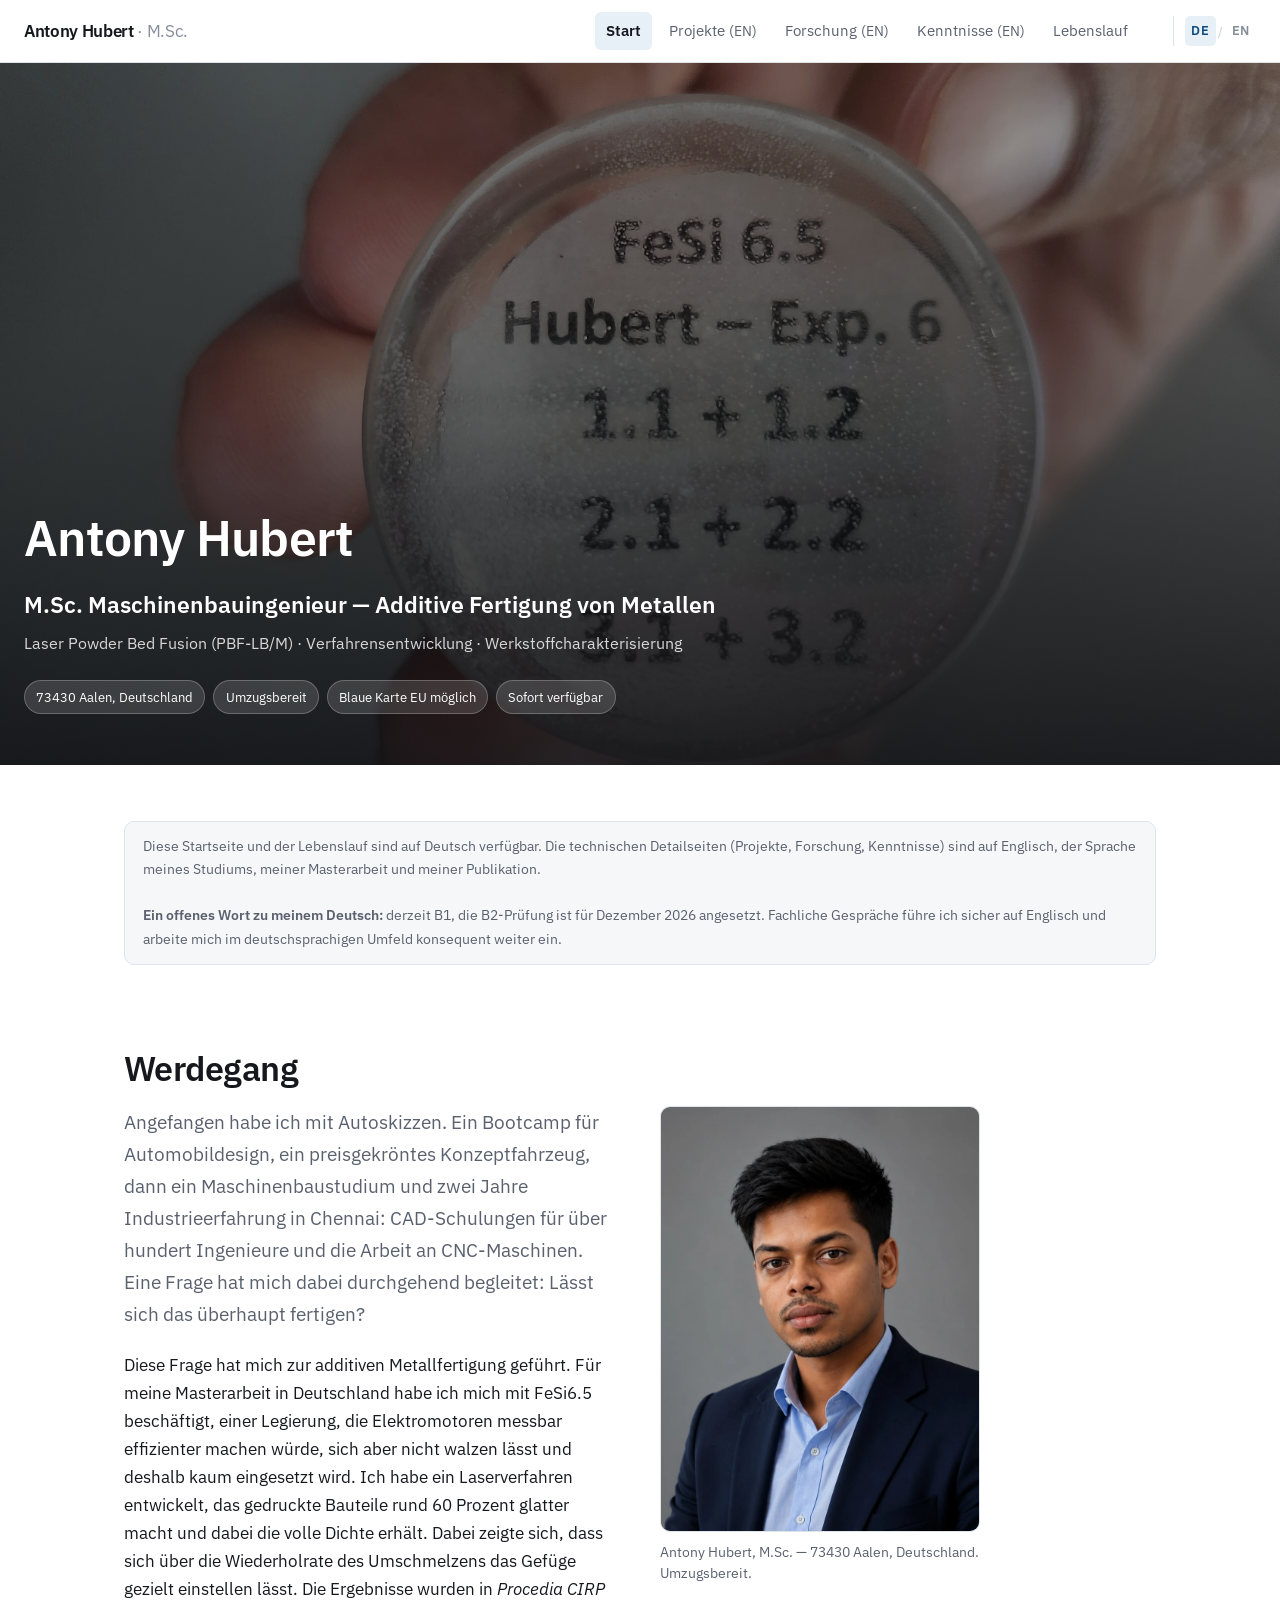
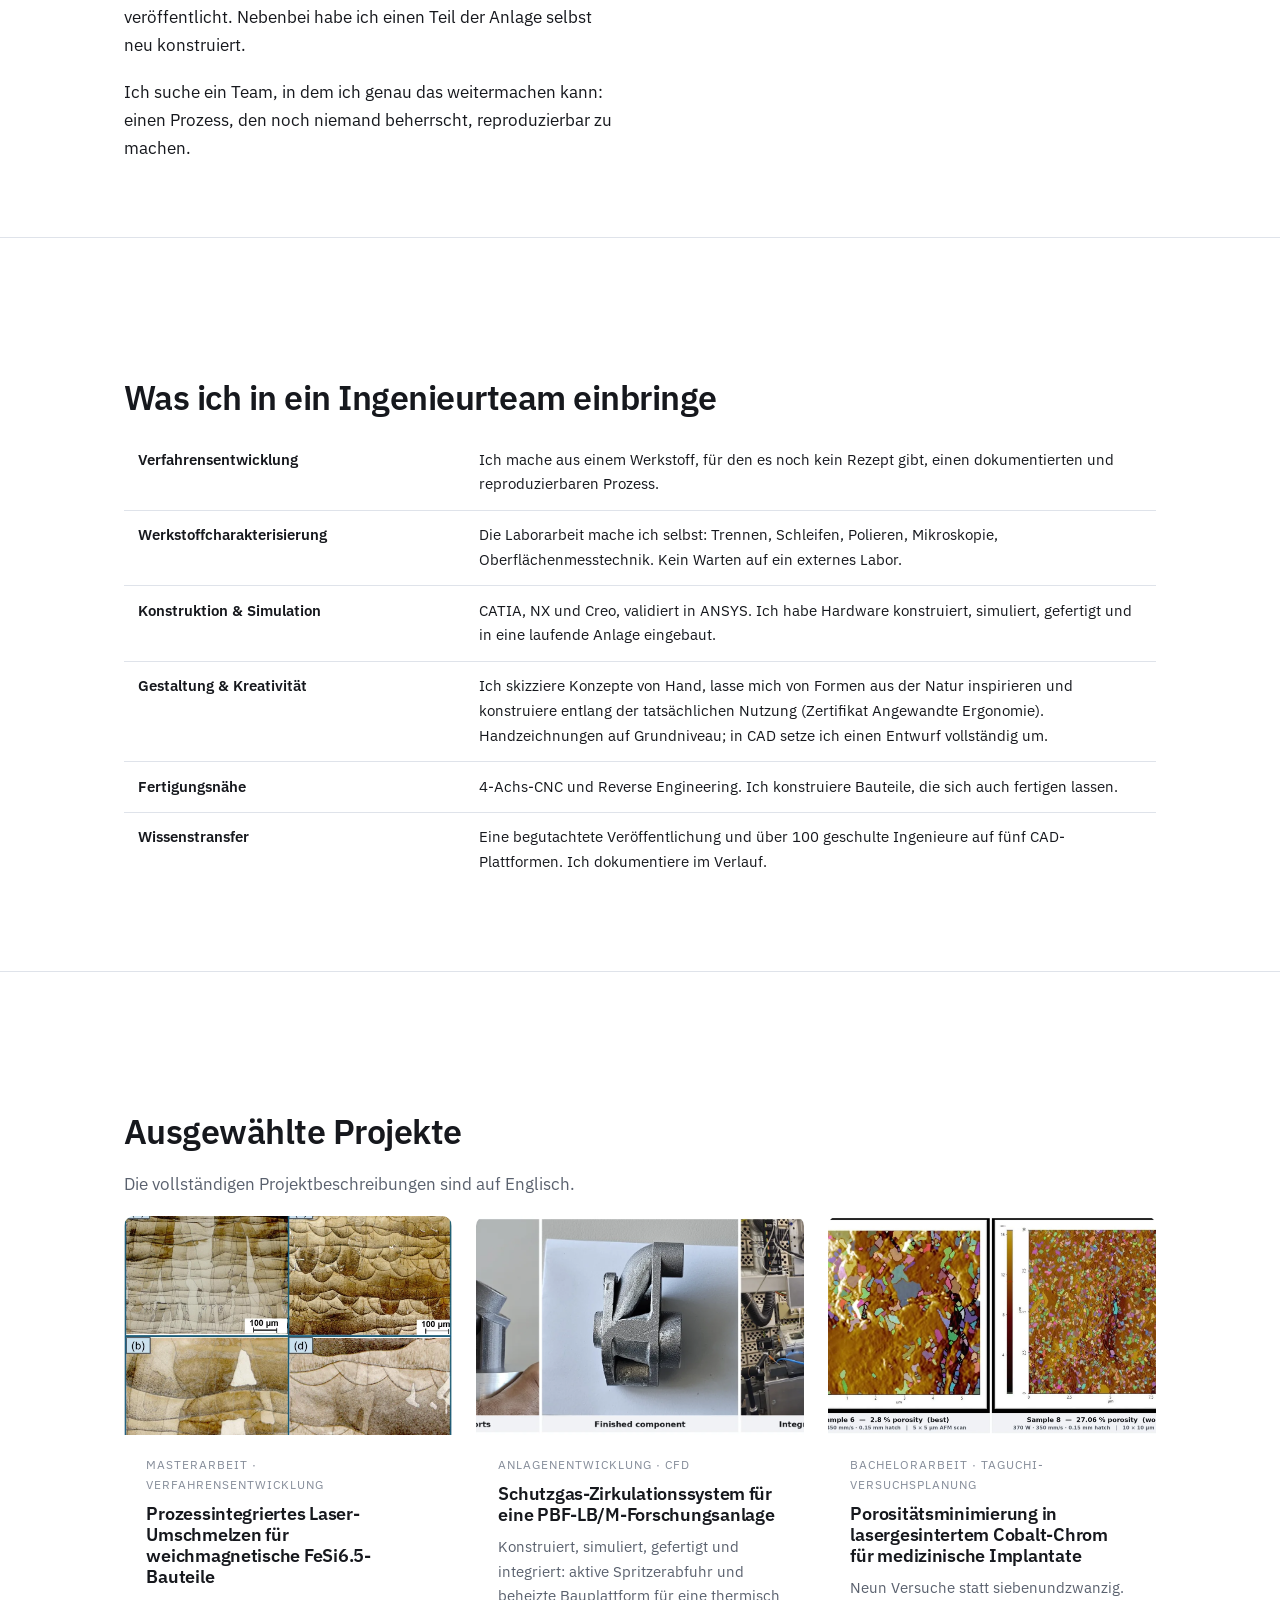
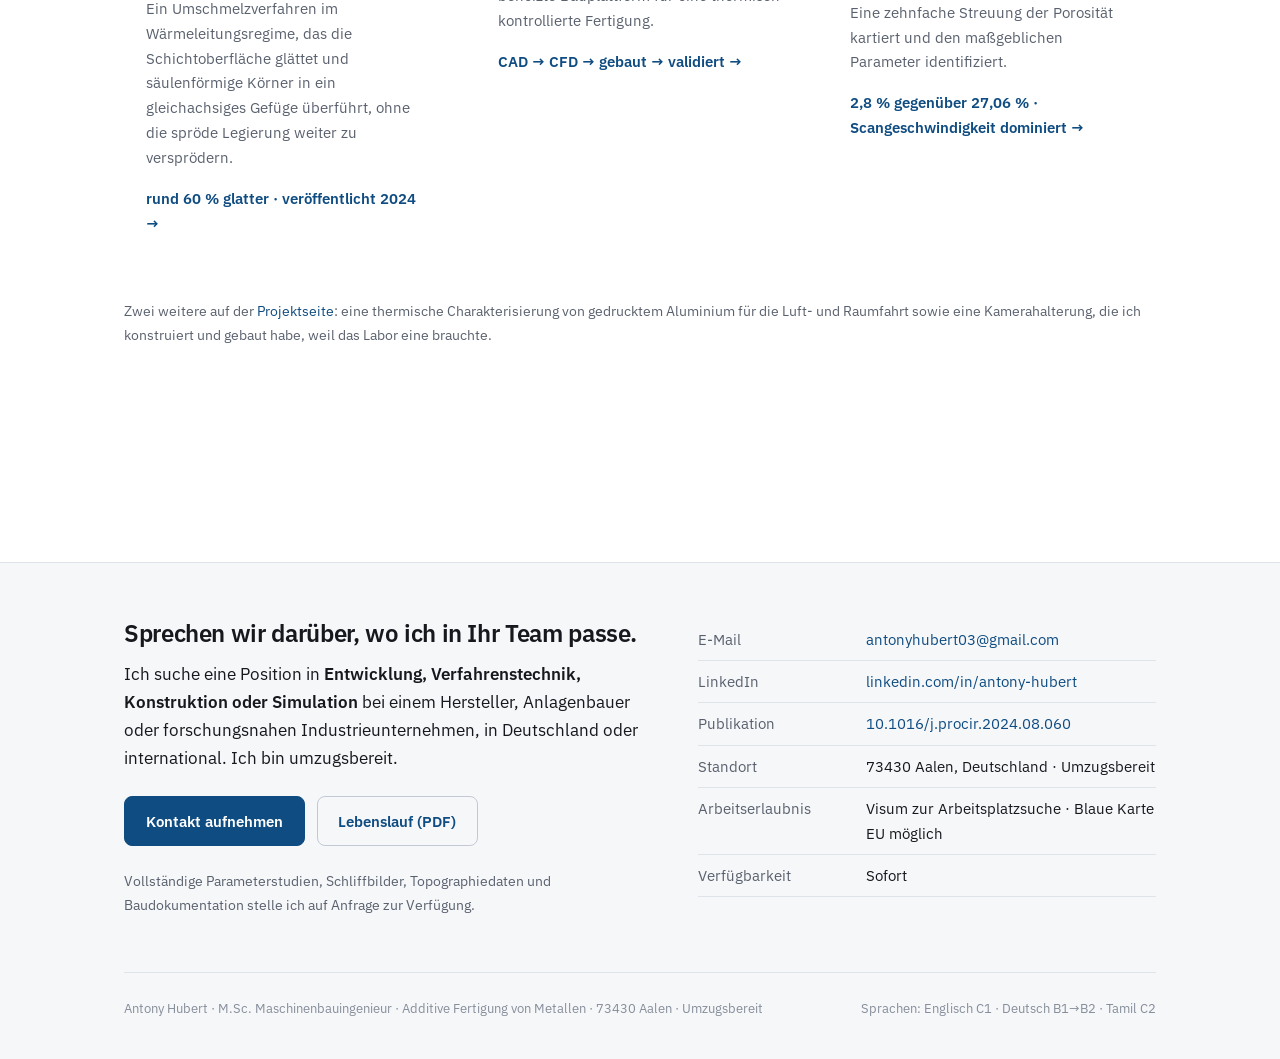
==== de/index.html @ 7c6200a3 "Add files via upload" ====
<!doctype html>
<html lang="de">
<head>
<meta charset="utf-8">
<meta name="viewport" content="width=device-width, initial-scale=1">
<title>Antony Hubert — M.Sc. Maschinenbauingenieur | Additive Fertigung</title>
<meta name="description" content="M.Sc. Maschinenbauingenieur mit Schwerpunkt PBF-LB/M-Verfahrensentwicklung für weichmagnetische Legierungen. Begutachtete Veröffentlichung in Procedia CIRP. Aalen, Deutschland.">
<link rel="alternate" hreflang="en" href="../index.html">
<link rel="alternate" hreflang="de" href="index.html">
<link rel="preconnect" href="https://fonts.googleapis.com">
<link rel="preconnect" href="https://fonts.gstatic.com" crossorigin>
<link href="https://fonts.googleapis.com/css2?family=IBM+Plex+Sans:wght@400;600&display=swap" rel="stylesheet">
<link rel="stylesheet" href="../css/style.css">
</head>
<body>
<a class="skip" href="#main">Zum Inhalt springen</a>

<header class="site-head">
  <div class="wrap-wide">
    <a class="brand" href="index.html">Antony Hubert <span>· M.Sc.</span></a>
    <nav class="nav" aria-label="Hauptnavigation">
      <a href="index.html" aria-current="page">Start</a>
      <a href="../projects.html">Projekte <span class="muted small">(EN)</span></a>
      <a href="../research.html">Forschung <span class="muted small">(EN)</span></a>
      <a href="../expertise.html">Kenntnisse <span class="muted small">(EN)</span></a>
      <a href="cv.html">Lebenslauf</a>
    </nav>
      <span class="lang">
        <a href="index.html" hreflang="de" aria-current="true">DE</a><span class="sep">/</span><a href="../index.html" hreflang="en" title="This page in English">EN</a>
      </span>
  </div>
</header>

<main id="main">

  <section class="hero">
    <div class="hero-media">
      <picture>
        <source media="(max-width: 700px)" srcset="../assets/img/hero-mobile.webp">
        <img src="../assets/img/hero.webp" alt="Metallographische Probe, beschriftet mit FeSi 6.5, Hubert Exp. 6">
      </picture>
      <video autoplay muted loop playsinline poster="../assets/img/hero.webp"
             aria-label="Rauchtest zur Strömungsvalidierung der 3D-gedruckten Schutzgasdüsen">
        <source src="../assets/video/hero.mp4" type="video/mp4">
      </video>
    </div>
    <div class="hero-inner">
      <div class="wrap-wide">
        <h1>Antony Hubert</h1>
        <p class="role">M.Sc. Maschinenbauingenieur — Additive Fertigung von Metallen</p>
        <p class="sub">Laser Powder Bed Fusion (PBF-LB/M) · Verfahrensentwicklung · Werkstoffcharakterisierung</p>
        <div class="meta">
          <span class="badge">73430 Aalen, Deutschland</span>
          <span class="badge">Umzugsbereit</span>
          <span class="badge">Blaue Karte EU möglich</span>
          <span class="badge">Sofort verfügbar</span>
        </div>
      </div>
    </div>
  </section>

  <section class="section">
    <div class="wrap">
      <p class="lang-note">Diese Startseite und der Lebenslauf sind auf Deutsch verfügbar. Die technischen Detailseiten (Projekte, Forschung, Kenntnisse) sind auf Englisch, der Sprache meines Studiums, meiner Masterarbeit und meiner Publikation.<br><br><strong>Ein offenes Wort zu meinem Deutsch:</strong> derzeit B1, die B2-Prüfung ist für Dezember 2026 angesetzt. Fachliche Gespräche führe ich sicher auf Englisch und arbeite mich im deutschsprachigen Umfeld konsequent weiter ein.</p>
      <h2>Werdegang</h2>
      <div class="split">
      <div>
      <p class="lede">Angefangen habe ich mit Autoskizzen. Ein Bootcamp für Automobildesign, ein preisgekröntes Konzeptfahrzeug, dann ein Maschinenbaustudium und zwei Jahre Industrieerfahrung in Chennai: CAD-Schulungen für über hundert Ingenieure und die Arbeit an CNC-Maschinen. Eine Frage hat mich dabei durchgehend begleitet: Lässt sich das überhaupt fertigen?</p>
      <p>Diese Frage hat mich zur additiven Metallfertigung geführt. Für meine Masterarbeit in Deutschland habe ich mich mit FeSi6.5 beschäftigt, einer Legierung, die Elektromotoren messbar effizienter machen würde, sich aber nicht walzen lässt und deshalb kaum eingesetzt wird. Ich habe ein Laserverfahren entwickelt, das gedruckte Bauteile rund 60 Prozent glatter macht und dabei die volle Dichte erhält. Dabei zeigte sich, dass sich über die Wiederholrate des Umschmelzens das Gefüge gezielt einstellen lässt. Die Ergebnisse wurden in <em>Procedia CIRP</em> veröffentlicht. Nebenbei habe ich einen Teil der Anlage selbst neu konstruiert.</p>
      <p>Ich suche ein Team, in dem ich genau das weitermachen kann: einen Prozess, den noch niemand beherrscht, reproduzierbar zu machen.</p>
      </div>
      <figure class="portrait">
        <img src="../assets/img/portrait.webp" alt="Porträtfoto von Antony Hubert">
        <figcaption>Antony Hubert, M.Sc. — 73430 Aalen, Deutschland. Umzugsbereit.</figcaption>
      </figure>
      </div>
    </div>
  </section>

  <section class="section">
    <div class="wrap">
      <h2>Was ich in ein Ingenieurteam einbringe</h2>
      <div class="table-wrap">
        <table class="t-key stack">
          <tbody>
            <tr><td data-label="Bereich">Verfahrensentwicklung</td><td data-label="Detail">Ich mache aus einem Werkstoff, für den es noch kein Rezept gibt, einen dokumentierten und reproduzierbaren Prozess.</td></tr>
            <tr><td data-label="Bereich">Werkstoffcharakterisierung</td><td data-label="Detail">Die Laborarbeit mache ich selbst: Trennen, Schleifen, Polieren, Mikroskopie, Oberflächenmesstechnik. Kein Warten auf ein externes Labor.</td></tr>
            <tr><td data-label="Bereich">Konstruktion &amp; Simulation</td><td data-label="Detail">CATIA, NX und Creo, validiert in ANSYS. Ich habe Hardware konstruiert, simuliert, gefertigt und in eine laufende Anlage eingebaut.</td></tr>
            <tr><td data-label="Bereich">Gestaltung &amp; Kreativität</td><td data-label="Detail">Ich skizziere Konzepte von Hand, lasse mich von Formen aus der Natur inspirieren und konstruiere entlang der tatsächlichen Nutzung (Zertifikat Angewandte Ergonomie). Handzeichnungen auf Grundniveau; in CAD setze ich einen Entwurf vollständig um.</td></tr>
            <tr><td data-label="Bereich">Fertigungsnähe</td><td data-label="Detail">4-Achs-CNC und Reverse Engineering. Ich konstruiere Bauteile, die sich auch fertigen lassen.</td></tr>
            <tr><td data-label="Bereich">Wissenstransfer</td><td data-label="Detail">Eine begutachtete Veröffentlichung und über 100 geschulte Ingenieure auf fünf CAD-Plattformen. Ich dokumentiere im Verlauf.</td></tr>
          </tbody>
        </table>
      </div>
    </div>
  </section>

  <section class="section">
    <div class="wrap">
      <h2>Ausgewählte Projekte</h2>
      <p class="muted">Die vollständigen Projektbeschreibungen sind auf Englisch.</p>
      <div class="cards">
        <a class="card card-link" href="../projects.html#fesi">
          <div class="thumb"><img src="../assets/img/fig-03.webp" alt="Geätzte Querschliffe im Vergleich"></div>
          <div class="card-body">
            <p class="kicker">Masterarbeit · Verfahrensentwicklung</p>
            <h3>Prozessintegriertes Laser-Umschmelzen für weichmagnetische FeSi6.5-Bauteile</h3>
            <p>Ein Umschmelzverfahren im Wärmeleitungsregime, das die Schichtoberfläche glättet und säulenförmige Körner in ein gleichachsiges Gefüge überführt, ohne die spröde Legierung weiter zu versprödern.</p>
            <p class="metric">rund 60 % glatter · veröffentlicht 2024 →</p>
          </div>
        </a>
        <a class="card card-link" href="../projects.html#gasflow">
          <div class="thumb"><img src="../assets/img/fig-08.webp" alt="Schutzgaskomponente, gefertigt und eingebaut"></div>
          <div class="card-body">
            <p class="kicker">Anlagenentwicklung · CFD</p>
            <h3>Schutzgas-Zirkulationssystem für eine PBF-LB/M-Forschungsanlage</h3>
            <p>Konstruiert, simuliert, gefertigt und integriert: aktive Spritzerabfuhr und beheizte Bauplattform für eine thermisch kontrollierte Fertigung.</p>
            <p class="metric">CAD → CFD → gebaut → validiert →</p>
          </div>
        </a>
        <a class="card card-link" href="../projects.html#cocr">
          <div class="thumb"><img src="../assets/img/fig-05.webp" alt="AFM-Aufnahmen der Porenverteilung"></div>
          <div class="card-body">
            <p class="kicker">Bachelorarbeit · Taguchi-Versuchsplanung</p>
            <h3>Porositätsminimierung in lasergesintertem Cobalt-Chrom für medizinische Implantate</h3>
            <p>Neun Versuche statt siebenundzwanzig. Eine zehnfache Streuung der Porosität kartiert und den maßgeblichen Parameter identifiziert.</p>
            <p class="metric">2,8 % gegenüber 27,06 % · Scangeschwindigkeit dominiert →</p>
          </div>
        </a>
      </div>
      <p class="muted small" style="margin-top:1.5rem">Zwei weitere auf der <a href="../projects.html">Projektseite</a>: eine thermische Charakterisierung von gedrucktem Aluminium für die Luft- und Raumfahrt sowie eine Kamerahalterung, die ich konstruiert und gebaut habe, weil das Labor eine brauchte.</p>
    </div>
  </section>

</main>

<footer class="site-foot">
  <div class="wrap">
    <div class="foot-grid">
      <div>
        <h2>Sprechen wir darüber, wo ich in Ihr Team passe.</h2>
        <p>Ich suche eine Position in <strong>Entwicklung, Verfahrenstechnik, Konstruktion oder Simulation</strong> bei einem Hersteller, Anlagenbauer oder forschungsnahen Industrieunternehmen, in Deutschland oder international. Ich bin umzugsbereit.</p>
        <div class="btn-row">
          <a class="btn" href="mailto:antonyhubert03@gmail.com">Kontakt aufnehmen</a>
          <a class="btn ghost" href="../assets/Antony_Hubert_Lebenslauf_2026.pdf">Lebenslauf (PDF)</a>
        </div>
        <p class="small muted">Vollständige Parameterstudien, Schliffbilder, Topographiedaten und Baudokumentation stelle ich auf Anfrage zur Verfügung.</p>
      </div>
      <div>
        <ul class="contact-list">
          <li><span class="k">E-Mail</span><span class="v"><a href="mailto:antonyhubert03@gmail.com">antonyhubert03@gmail.com</a></span></li>
          <li><span class="k">LinkedIn</span><span class="v"><a href="https://www.linkedin.com/in/antony-hubert" rel="me">linkedin.com/in/antony-hubert</a></span></li>
          <li><span class="k">Publikation</span><span class="v"><a href="https://doi.org/10.1016/j.procir.2024.08.060">10.1016/j.procir.2024.08.060</a></span></li>
          <li><span class="k">Standort</span><span class="v">73430 Aalen, Deutschland · Umzugsbereit</span></li>
          <li><span class="k">Arbeitserlaubnis</span><span class="v">Visum zur Arbeitsplatzsuche · Blaue Karte EU möglich</span></li>
          <li><span class="k">Verfügbarkeit</span><span class="v">Sofort</span></li>
        </ul>
      </div>
    </div>
    <div class="colophon">
      <span>Antony Hubert · M.Sc. Maschinenbauingenieur · Additive Fertigung von Metallen · 73430 Aalen · Umzugsbereit</span>
      <span>Sprachen: Englisch C1 · Deutsch B1→B2 · Tamil C2</span>
    </div>
  </div>
</footer>

<script src="../js/site.js"></script>
</body>
</html>
---- css/style.css ----
/* ==========================================================================
   Antony Hubert — Engineering Portfolio
   One stylesheet, all five pages. No framework, no build step.
   ========================================================================== */

:root {
  --bg:            #ffffff;
  --bg-alt:        #f6f7f9;
  --bg-sunken:     #eef0f4;
  --text:          #16181d;
  --text-muted:    #5a616e;
  --text-faint:    #868d9a;
  --accent:        #0f4c81;
  --accent-soft:   #e7eff7;
  --border:        #dfe3ea;
  --border-strong: #c3c9d4;
  --shadow:        0 1px 2px rgba(16,24,40,.05), 0 8px 24px -12px rgba(16,24,40,.16);
  --radius:        10px;
  --maxw:          1080px;
  --maxw-wide:     1320px;
}

@media (prefers-color-scheme: dark) {
  :root {
    --bg:            #101216;
    --bg-alt:        #171a20;
    --bg-sunken:     #1d2128;
    --text:          #e8eaee;
    --text-muted:    #a2aab8;
    --text-faint:    #7b8494;
    --accent:        #7fb3e8;
    --accent-soft:   #17293c;
    --border:        #282d36;
    --border-strong: #3a414d;
    --shadow:        0 1px 2px rgba(0,0,0,.4), 0 8px 24px -12px rgba(0,0,0,.6);
  }
}

*, *::before, *::after { box-sizing: border-box; }

html { -webkit-text-size-adjust: 100%; scroll-behavior: smooth; }

body {
  margin: 0;
  background: var(--bg);
  color: var(--text);
  font-family: "IBM Plex Sans", -apple-system, BlinkMacSystemFont, "Segoe UI", Roboto, Helvetica, Arial, sans-serif;
  font-size: 17px;
  font-weight: 400;
  line-height: 1.65;
  -webkit-font-smoothing: antialiased;
  overflow-x: hidden;
}

@media (max-width: 640px) { body { font-size: 16px; } }

/* ---------- Typography ---------- */

h1, h2, h3, h4 { font-weight: 600; line-height: 1.2; margin: 0 0 .5em; letter-spacing: -.015em; }
h1 { font-size: clamp(2rem, 5vw, 3.1rem); }
h2 { font-size: clamp(1.5rem, 3.2vw, 2.1rem); margin-top: 2.5em; }
h3 { font-size: clamp(1.15rem, 2.2vw, 1.4rem); margin-top: 2em; }
h4 { font-size: 1.02rem; margin-top: 1.6em; color: var(--text-muted); text-transform: uppercase; letter-spacing: .07em; font-size: .82rem; }
p  { margin: 0 0 1.1em; }
strong { font-weight: 600; }

a { color: var(--accent); text-decoration: none; border-bottom: 1px solid transparent; transition: border-color .15s; }
a:hover { border-bottom-color: currentColor; }
a:focus-visible, button:focus-visible { outline: 2px solid var(--accent); outline-offset: 3px; border-radius: 3px; }

.lede { font-size: 1.14em; color: var(--text-muted); }
.muted { color: var(--text-muted); }
.small { font-size: .88rem; }

/* ---------- Layout ---------- */

.wrap { max-width: var(--maxw); margin: 0 auto; padding: 0 24px; }
.wrap-wide { max-width: var(--maxw-wide); margin: 0 auto; padding: 0 24px; }
main { padding-bottom: 5rem; }
.section { padding: 3.5rem 0; }
.section + .section { border-top: 1px solid var(--border); }
.rule { border: 0; border-top: 1px solid var(--border); margin: 3rem 0; }

/* ---------- Skip link ---------- */

.skip {
  position: absolute; left: -9999px; top: 0; z-index: 200;
  background: var(--accent); color: #fff; padding: .7rem 1.1rem; border-radius: 0 0 var(--radius) 0;
}
.skip:focus { left: 0; }

/* ---------- Header / nav ---------- */

.site-head {
  position: sticky; top: 0; z-index: 100;
  background: color-mix(in srgb, var(--bg) 88%, transparent);
  backdrop-filter: saturate(180%) blur(12px);
  border-bottom: 1px solid var(--border);
}
.site-head .wrap-wide { display: flex; align-items: center; gap: 1.5rem; min-height: 62px; }
.brand { font-weight: 600; letter-spacing: -.02em; white-space: nowrap; color: var(--text); border: 0; }
.brand span { color: var(--text-faint); font-weight: 400; }
.nav { margin-left: auto; display: flex; gap: .35rem; overflow-x: auto; scrollbar-width: none; }
.nav::-webkit-scrollbar { display: none; }
.nav a {
  color: var(--text-muted); padding: .4rem .7rem; border-radius: 6px; border: 0;
  font-size: .93rem; white-space: nowrap;
}
.nav a:hover { color: var(--text); background: var(--bg-alt); }
.nav a[aria-current="page"] { color: var(--text); background: var(--accent-soft); font-weight: 600; }

@media (max-width: 720px) {
  .site-head .wrap-wide { flex-wrap: wrap; gap: .4rem; padding-top: .6rem; padding-bottom: .6rem; min-height: 0; }
  .nav { margin-left: 0; width: 100%; }
}

/* ---------- Language switch ---------- */

.lang { display: flex; align-items: center; gap: .15rem; margin-left: .6rem; padding-left: .7rem; border-left: 1px solid var(--border); }
.lang a {
  font-size: .82rem; font-weight: 600; color: var(--text-faint); border: 0;
  padding: .25rem .4rem; border-radius: 5px; letter-spacing: .03em;
}
.lang a:hover { color: var(--text); background: var(--bg-alt); }
.lang a[aria-current="true"] { color: var(--accent); background: var(--accent-soft); }
.lang .sep { color: var(--border-strong); font-size: .78rem; }
@media (max-width: 720px) { .lang { margin-left: auto; border-left: 0; padding-left: 0; } }

.lang-note {
  background: var(--bg-alt); border: 1px solid var(--border); border-radius: var(--radius);
  padding: .8rem 1.1rem; font-size: .88rem; color: var(--text-muted); margin: 0 0 1.5rem;
}

/* ---------- Hero ---------- */

.hero { position: relative; min-height: 78vh; display: flex; align-items: flex-end; overflow: hidden; background: var(--bg-sunken); }
.hero-media { position: absolute; inset: 0; }
.hero-media picture, .hero-media img, .hero-media video {
  position: absolute; inset: 0; width: 100%; height: 100%; object-fit: cover; display: block;
}
/* Still image is the base layer; video overlays it when present. If the video is
   absent or fails, JS hides it and the still shows through. */
.hero-media video { z-index: 1; }
.hero-media video.hidden { display: none; }
.hero-media::after {
  content: ""; position: absolute; inset: 0; z-index: 2;
  background: linear-gradient(180deg, rgba(8,10,14,.34) 0%, rgba(8,10,14,.52) 42%, rgba(8,10,14,.86) 100%);
}
.hero-inner { position: relative; z-index: 2; width: 100%; padding: 4rem 0 3.2rem; color: #fff; }
.hero h1 { color: #fff; margin-bottom: .35em; }
.hero .role { font-size: clamp(1.05rem, 2.4vw, 1.45rem); font-weight: 600; color: #fff; margin: 0 0 .3em; }
.hero .sub { color: rgba(255,255,255,.82); margin: 0 0 1.4em; font-size: 1.02rem; }
.hero .meta { display: flex; flex-wrap: wrap; gap: .5rem; }
.badge {
  display: inline-block; padding: .3rem .7rem; border-radius: 100px; font-size: .84rem;
  background: rgba(255,255,255,.14); color: #fff; border: 1px solid rgba(255,255,255,.24);
  backdrop-filter: blur(4px);
}
.hero.no-media { min-height: auto; background: var(--bg-alt); }
.hero.no-media .hero-media { display: none; }
.hero.no-media .hero-inner { color: var(--text); padding: 4.5rem 0 3.5rem; }
.hero.no-media h1, .hero.no-media .role { color: var(--text); }
.hero.no-media .sub { color: var(--text-muted); }
.hero.no-media .badge { background: var(--accent-soft); color: var(--accent); border-color: var(--border); }

/* ---------- Portrait ---------- */

.portrait { margin: 0; }
.portrait img {
  width: 100%; max-width: 320px; height: auto; display: block;
  border-radius: var(--radius); border: 1px solid var(--border); background: var(--bg-alt);
}
.portrait figcaption { max-width: 320px; }
@media (max-width: 880px) { .portrait img { max-width: 240px; } }

.avatar {
  width: 92px; height: 92px; border-radius: 50%; object-fit: cover; display: block;
  border: 1px solid var(--border); background: var(--bg-alt); flex: 0 0 auto;
}
.cv-head { display: flex; align-items: center; gap: 1.4rem; flex-wrap: wrap; }
.cv-head > div { flex: 1 1 20rem; min-width: 0; }

/* ---------- Stat row ---------- */

.stats { display: grid; grid-template-columns: repeat(3, 1fr); gap: 1px; background: var(--border); border-block: 1px solid var(--border); }
.stat { background: var(--bg); padding: 2.2rem 1.5rem; text-align: center; }
.stat .n { display: block; font-size: clamp(2.1rem, 6vw, 3.4rem); font-weight: 600; line-height: 1; letter-spacing: -.03em; color: var(--accent); }
.stat .l { display: block; margin-top: .6rem; font-size: .9rem; color: var(--text-muted); line-height: 1.4; }
@media (max-width: 700px) { .stats { grid-template-columns: 1fr; } .stat { padding: 1.5rem; } }

/* ---------- Result band (inside a project / page section) ---------- */

.band {
  display: grid; grid-template-columns: repeat(3, 1fr); gap: 1px;
  background: var(--border); border: 1px solid var(--border);
  border-radius: var(--radius); overflow: hidden; margin: 0 0 1.75rem;
}
.band.two { grid-template-columns: repeat(2, 1fr); }
.band.four { grid-template-columns: repeat(4, 1fr); }
.band > div { background: var(--bg-alt); padding: 1.15rem 1rem; text-align: center; }
.band .n {
  display: block; font-size: clamp(1.4rem, 3.2vw, 2.1rem); font-weight: 600;
  line-height: 1.05; letter-spacing: -.02em; color: var(--accent);
}
.band .l { display: block; margin-top: .4rem; font-size: .82rem; color: var(--text-muted); line-height: 1.35; }
@media (max-width: 760px) {
  .band, .band.two, .band.four { grid-template-columns: repeat(2, 1fr); }
  .band > div { padding: .9rem .6rem; }
}
@media (max-width: 420px) { .band, .band.two, .band.four { grid-template-columns: 1fr; } }

/* ---------- Cards ---------- */

.cards { display: grid; grid-template-columns: repeat(3, 1fr); gap: 1.5rem; }
@media (max-width: 900px) { .cards { grid-template-columns: 1fr; } }
.card {
  display: flex; flex-direction: column; background: var(--bg); border: 1px solid var(--border);
  border-radius: var(--radius); overflow: hidden; transition: box-shadow .18s, transform .18s, border-color .18s;
}
.card:hover { box-shadow: var(--shadow); transform: translateY(-2px); border-color: var(--border-strong); }
.card .thumb { aspect-ratio: 3/2; background: var(--bg-sunken); }
.card .thumb img { width: 100%; height: 100%; object-fit: cover; display: block; background: #fff; }
.card .thumb.thumb-missing img { display: none; }
.card .thumb.thumb-missing {
  display: flex; align-items: center; justify-content: center; text-align: center; padding: 1rem;
  background: repeating-linear-gradient(45deg, var(--bg-alt), var(--bg-alt) 12px, var(--bg-sunken) 12px, var(--bg-sunken) 24px);
  color: var(--text-faint); font-size: .8rem; letter-spacing: .04em;
}
.card .thumb.thumb-missing::after { content: "image not yet added"; }
.card-body { padding: 1.25rem 1.4rem 1.5rem; display: flex; flex-direction: column; flex: 1; }
.card .kicker { font-size: .76rem; text-transform: uppercase; letter-spacing: .08em; color: var(--text-faint); margin: 0 0 .5rem; }
.card h3 { margin: 0 0 .6rem; font-size: 1.1rem; }
.card p { color: var(--text-muted); font-size: .94rem; margin-bottom: 1rem; }
.card .metric { font-weight: 600; color: var(--accent); font-size: .94rem; margin-top: auto; }
.card a.stretched { position: absolute; inset: 0; }
.card-link { border: 0; display: block; color: inherit; }
.card-link:hover { border: 0; }

/* ---------- Project blocks ---------- */

.project { padding: 4rem 0; border-top: 1px solid var(--border); }
.project:first-of-type { border-top: 0; }
.project-head { margin-bottom: 2rem; }
.project-num { font-size: .78rem; letter-spacing: .12em; text-transform: uppercase; color: var(--text-faint); font-weight: 600; }
.project h2 { margin: .3rem 0 .8rem; }
.project .facts { font-size: .92rem; color: var(--text-muted); line-height: 1.75; }
.project .facts strong { color: var(--text); font-weight: 600; }

.split { display: grid; grid-template-columns: 1fr 1fr; gap: 2.5rem; align-items: start; }
.split.rev > *:first-child { order: 2; }
/* Detail-heavy figures get the full column width so their labels stay legible */
.split.stackfig { grid-template-columns: 1fr; gap: 1.5rem; }
@media (max-width: 880px) { .split { grid-template-columns: 1fr; gap: 1.75rem; } .split.rev > *:first-child { order: 0; } }

/* ---------- Figures & media ---------- */

figure { margin: 0 0 1.75rem; }
figure img, figure video { width: 100%; height: auto; display: block; border-radius: var(--radius); background: #fff; border: 1px solid var(--border); }
figcaption { margin-top: .65rem; font-size: .86rem; color: var(--text-muted); line-height: 1.5; }

/* ---------- Figure source references ---------- */

.refs { display: block; margin-top: .45rem; font-size: .8rem; color: var(--text-faint); line-height: 1.6; }
.refs a {
  display: inline-block; margin-right: .35rem; padding: 0 .28rem;
  border: 1px solid var(--border); border-radius: 3px;
  font-variant-numeric: tabular-nums; text-decoration: none;
}
.refs a:hover { background: var(--accent-soft); border-color: var(--accent); }
.refs .src { border: 0; padding: 0; margin-right: .25rem; color: var(--text-faint); }

/* ---------- Click-to-zoom ---------- */

figure[data-slot] img { cursor: zoom-in; }
figure[data-slot] img:hover { border-color: var(--border-strong); }
.zoom-hint {
  display: inline-block; margin-left: .5rem; font-size: .78rem; color: var(--text-faint);
  border: 1px solid var(--border); border-radius: 4px; padding: .05rem .4rem; white-space: nowrap;
}
.lb {
  position: fixed; inset: 0; z-index: 300; display: none;
  background: rgba(8,10,14,.94); padding: 2.5rem 1rem 1rem; overflow: auto; cursor: zoom-out;
}
.lb.open { display: block; }
.lb img {
  display: block; margin: 0 auto; background: #fff; border-radius: 6px;
  max-width: none; height: auto;
}
.lb-bar {
  position: fixed; top: 0; left: 0; right: 0; height: 2.5rem; z-index: 301;
  display: flex; align-items: center; gap: .75rem; padding: 0 1rem;
  background: rgba(8,10,14,.85); color: #fff; font-size: .84rem;
}
.lb-bar .cap { flex: 1; min-width: 0; overflow: hidden; text-overflow: ellipsis; white-space: nowrap; opacity: .85; }
.lb-bar button {
  background: rgba(255,255,255,.14); color: #fff; border: 1px solid rgba(255,255,255,.25);
  border-radius: 5px; padding: .18rem .6rem; font: inherit; cursor: pointer;
}
.lb-bar button:hover { background: rgba(255,255,255,.26); }
body.lb-open { overflow: hidden; }

/* Placeholder shown until the real asset is dropped in. No HTML edit needed. */
figure.missing img, figure.missing video { display: none; }
figure.missing::before {
  content: attr(data-slot) " — asset not yet added";
  display: flex; align-items: center; justify-content: center; text-align: center;
  aspect-ratio: 3/2; padding: 1.5rem;
  background: repeating-linear-gradient(45deg, var(--bg-alt), var(--bg-alt) 12px, var(--bg-sunken) 12px, var(--bg-sunken) 24px);
  border: 1px dashed var(--border-strong); border-radius: var(--radius);
  color: var(--text-faint); font-size: .85rem; letter-spacing: .04em;
}
figure.wide.missing::before { aspect-ratio: 16/9; }
figure.strip.missing::before { aspect-ratio: 3.7/1; }

.banner-strip img, .banner-strip video { border-radius: var(--radius); }

/* ---------- Tables ---------- */

.table-wrap { overflow-x: auto; margin: 0 0 1.75rem; -webkit-overflow-scrolling: touch; }
table { width: 100%; border-collapse: collapse; font-size: .94rem; }
caption { text-align: left; font-size: .86rem; color: var(--text-muted); padding-bottom: .6rem; }
th, td { text-align: left; padding: .78rem .9rem; border-bottom: 1px solid var(--border); vertical-align: top; }
thead th { font-weight: 600; font-size: .82rem; text-transform: uppercase; letter-spacing: .06em; color: var(--text-muted); border-bottom: 1px solid var(--border-strong); }
tbody tr:last-child td { border-bottom: 0; }
td strong, th strong { font-weight: 600; }
.t-key td:first-child, .t-key th[scope="row"] { font-weight: 600; width: 33%; }
.t-hi { background: var(--accent-soft); }
.t-hi td { font-weight: 600; }

/* Stacking tables on narrow screens */
@media (max-width: 760px) {
  table.stack thead { position: absolute; left: -9999px; }
  table.stack tr { display: block; border: 1px solid var(--border); border-radius: var(--radius); margin-bottom: 1rem; padding: .4rem .2rem; }
  table.stack td { display: block; border: 0; padding: .5rem .9rem .7rem; overflow-wrap: anywhere; }
  table.stack td::before {
    content: attr(data-label); display: block; font-weight: 600; color: var(--text-muted);
    font-size: .74rem; text-transform: uppercase; letter-spacing: .06em; margin-bottom: .15rem;
  }
  table.stack td:first-child { background: var(--bg-alt); border-radius: 6px; font-weight: 600; }
  table.stack td:first-child::before { content: none; }
  table.t-key td:first-child { width: auto; }
}

/* ---------- Callouts ---------- */

.note {
  border-left: 3px solid var(--accent); background: var(--bg-alt);
  padding: 1.1rem 1.3rem; border-radius: 0 var(--radius) var(--radius) 0; margin: 0 0 1.75rem;
}
.note p:last-child { margin-bottom: 0; }
.note .label { font-size: .78rem; text-transform: uppercase; letter-spacing: .08em; color: var(--accent); font-weight: 600; display: block; margin-bottom: .35rem; }

.pub {
  border: 1px solid var(--border); border-radius: var(--radius); padding: 1.2rem 1.4rem;
  background: var(--bg-alt); font-size: .94rem; margin: 0 0 1.75rem;
}
.pub .label { font-size: .78rem; text-transform: uppercase; letter-spacing: .08em; color: var(--text-faint); font-weight: 600; display: block; margin-bottom: .4rem; }

/* ---------- Buttons ---------- */

.btn {
  display: inline-flex; align-items: center; gap: .5rem; padding: .72rem 1.3rem;
  background: var(--accent); color: #fff; border-radius: 8px; font-weight: 600; font-size: .95rem;
  border: 1px solid var(--accent); transition: opacity .15s;
}
.btn:hover { opacity: .88; border-bottom-color: var(--accent); }
.btn.ghost { background: transparent; color: var(--accent); border-color: var(--border-strong); }
.btn.ghost:hover { background: var(--accent-soft); }
.btn-row { display: flex; flex-wrap: wrap; gap: .75rem; margin: 1.5rem 0; }

/* ---------- Sub-nav (expertise) ---------- */

.subnav { position: sticky; top: 62px; z-index: 50; background: var(--bg); border-bottom: 1px solid var(--border); padding: .6rem 0; margin-bottom: 1rem; }
.subnav ul { list-style: none; margin: 0; padding: 0; display: flex; gap: .3rem; overflow-x: auto; scrollbar-width: none; }
.subnav ul::-webkit-scrollbar { display: none; }
.subnav a { font-size: .87rem; color: var(--text-muted); padding: .35rem .7rem; border-radius: 6px; border: 0; white-space: nowrap; }
.subnav a:hover { background: var(--bg-alt); color: var(--text); }
@media (max-width: 720px) { .subnav { top: 96px; } }

/* ---------- Timeline (CV) ---------- */

.entry { padding: 1.6rem 0; border-top: 1px solid var(--border); }
.entry-head { display: flex; flex-wrap: wrap; justify-content: space-between; gap: .5rem 1.5rem; align-items: baseline; }
.entry h3 { margin: 0; font-size: 1.08rem; }
.entry .when { color: var(--text-faint); font-size: .89rem; white-space: nowrap; font-variant-numeric: tabular-nums; }
.entry .where { color: var(--text-muted); font-size: .94rem; margin: .2rem 0 .8rem; }
.entry ul { margin: 0; padding-left: 1.15rem; }
.entry li { margin-bottom: .45rem; }
.entry li::marker { color: var(--text-faint); }

/* ---------- Footer ---------- */

.site-foot { border-top: 1px solid var(--border); background: var(--bg-alt); padding: 3.5rem 0 2.5rem; margin-top: 4rem; }
.foot-grid { display: grid; grid-template-columns: 1.15fr 1fr; gap: 3rem; }
@media (max-width: 820px) { .foot-grid { grid-template-columns: 1fr; gap: 2rem; } }
.site-foot h2 { margin-top: 0; font-size: 1.5rem; }
.contact-list { list-style: none; margin: 0; padding: 0; font-size: .95rem; }
.contact-list li { display: flex; gap: 1rem; padding: .5rem 0; border-bottom: 1px solid var(--border); }
.contact-list .k { flex: 0 0 9.5rem; color: var(--text-muted); }
.contact-list .v { flex: 1; min-width: 0; overflow-wrap: anywhere; }
.colophon { margin-top: 2.5rem; padding-top: 1.5rem; border-top: 1px solid var(--border); font-size: .84rem; color: var(--text-faint); display: flex; flex-wrap: wrap; gap: .5rem 1.5rem; justify-content: space-between; }

/* ---------- Print ---------- */

@media print {
  .site-head, .subnav, .site-foot, .hero-media, video { display: none !important; }
  body { font-size: 11pt; color: #000; background: #fff; }
  a { color: #000; }
  .project, .section { page-break-inside: avoid; }
}

@media (prefers-reduced-motion: reduce) {
  * { animation: none !important; transition: none !important; scroll-behavior: auto !important; }
}
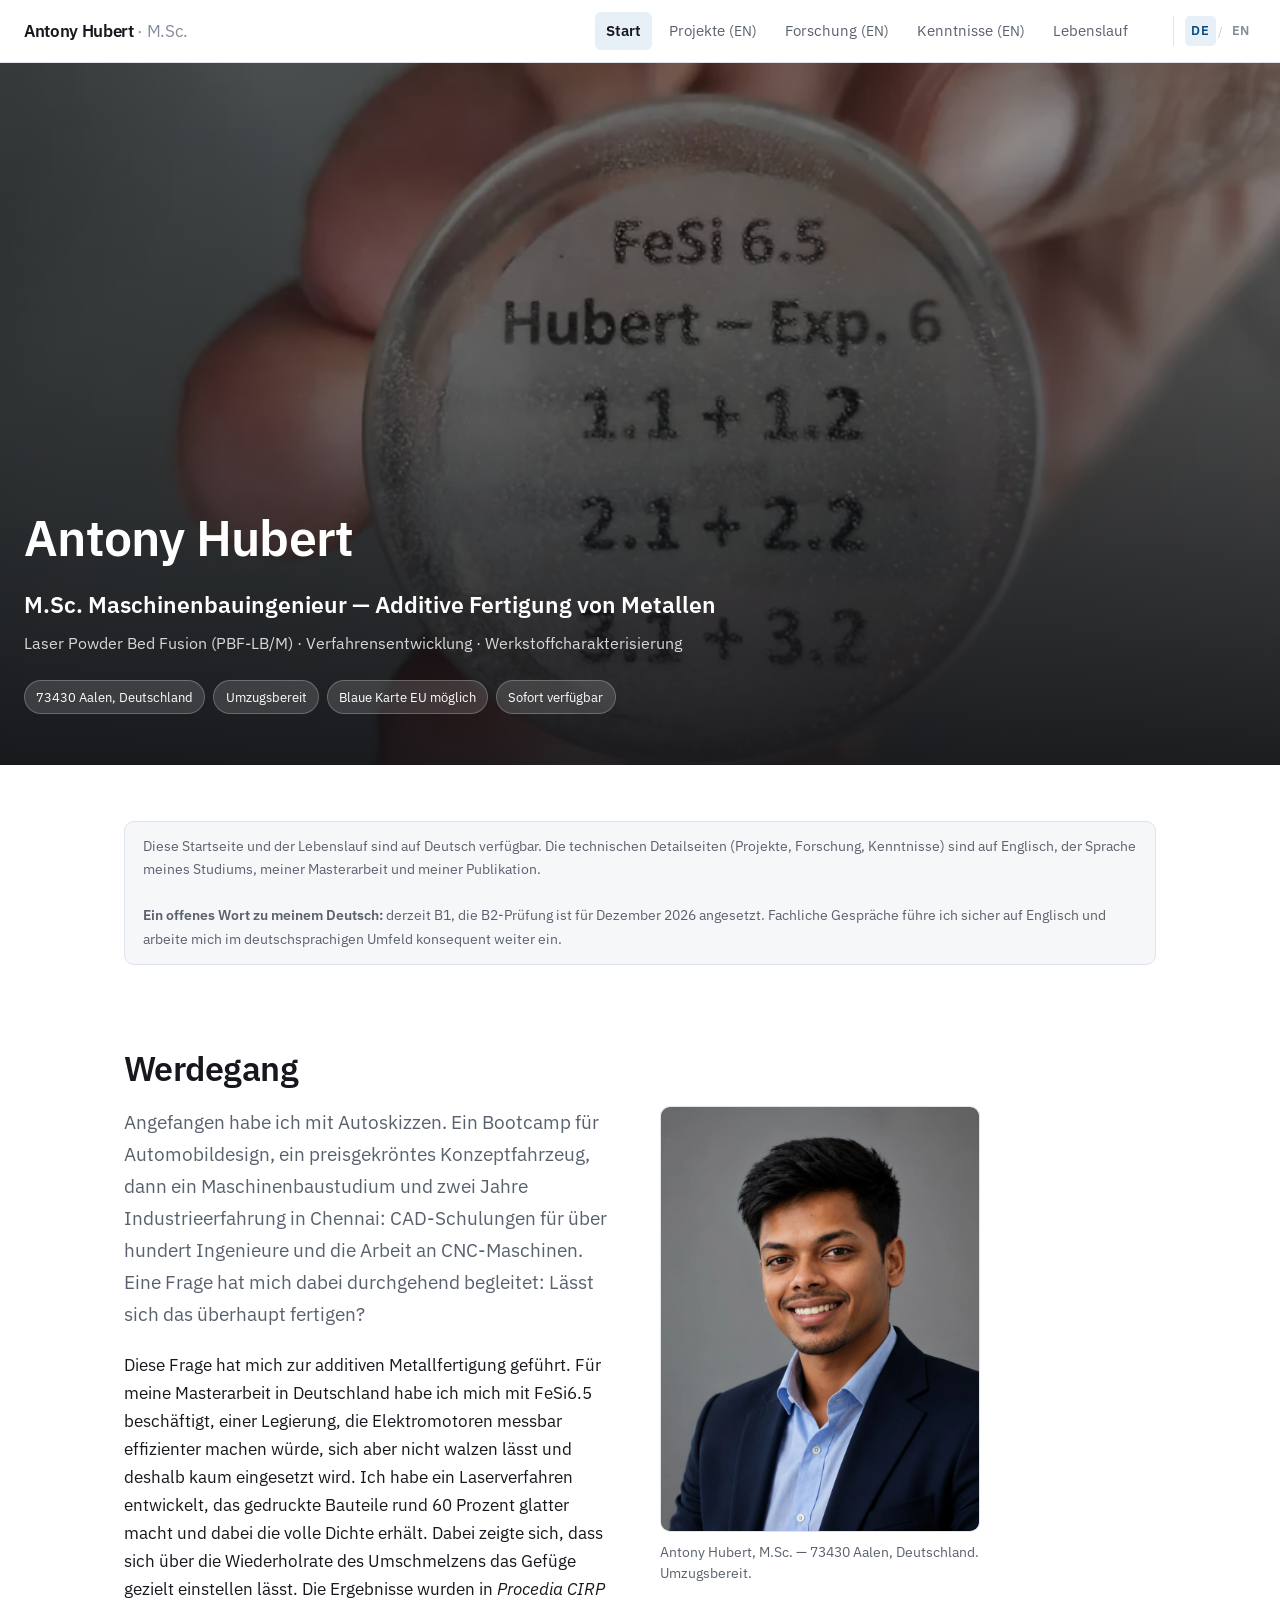
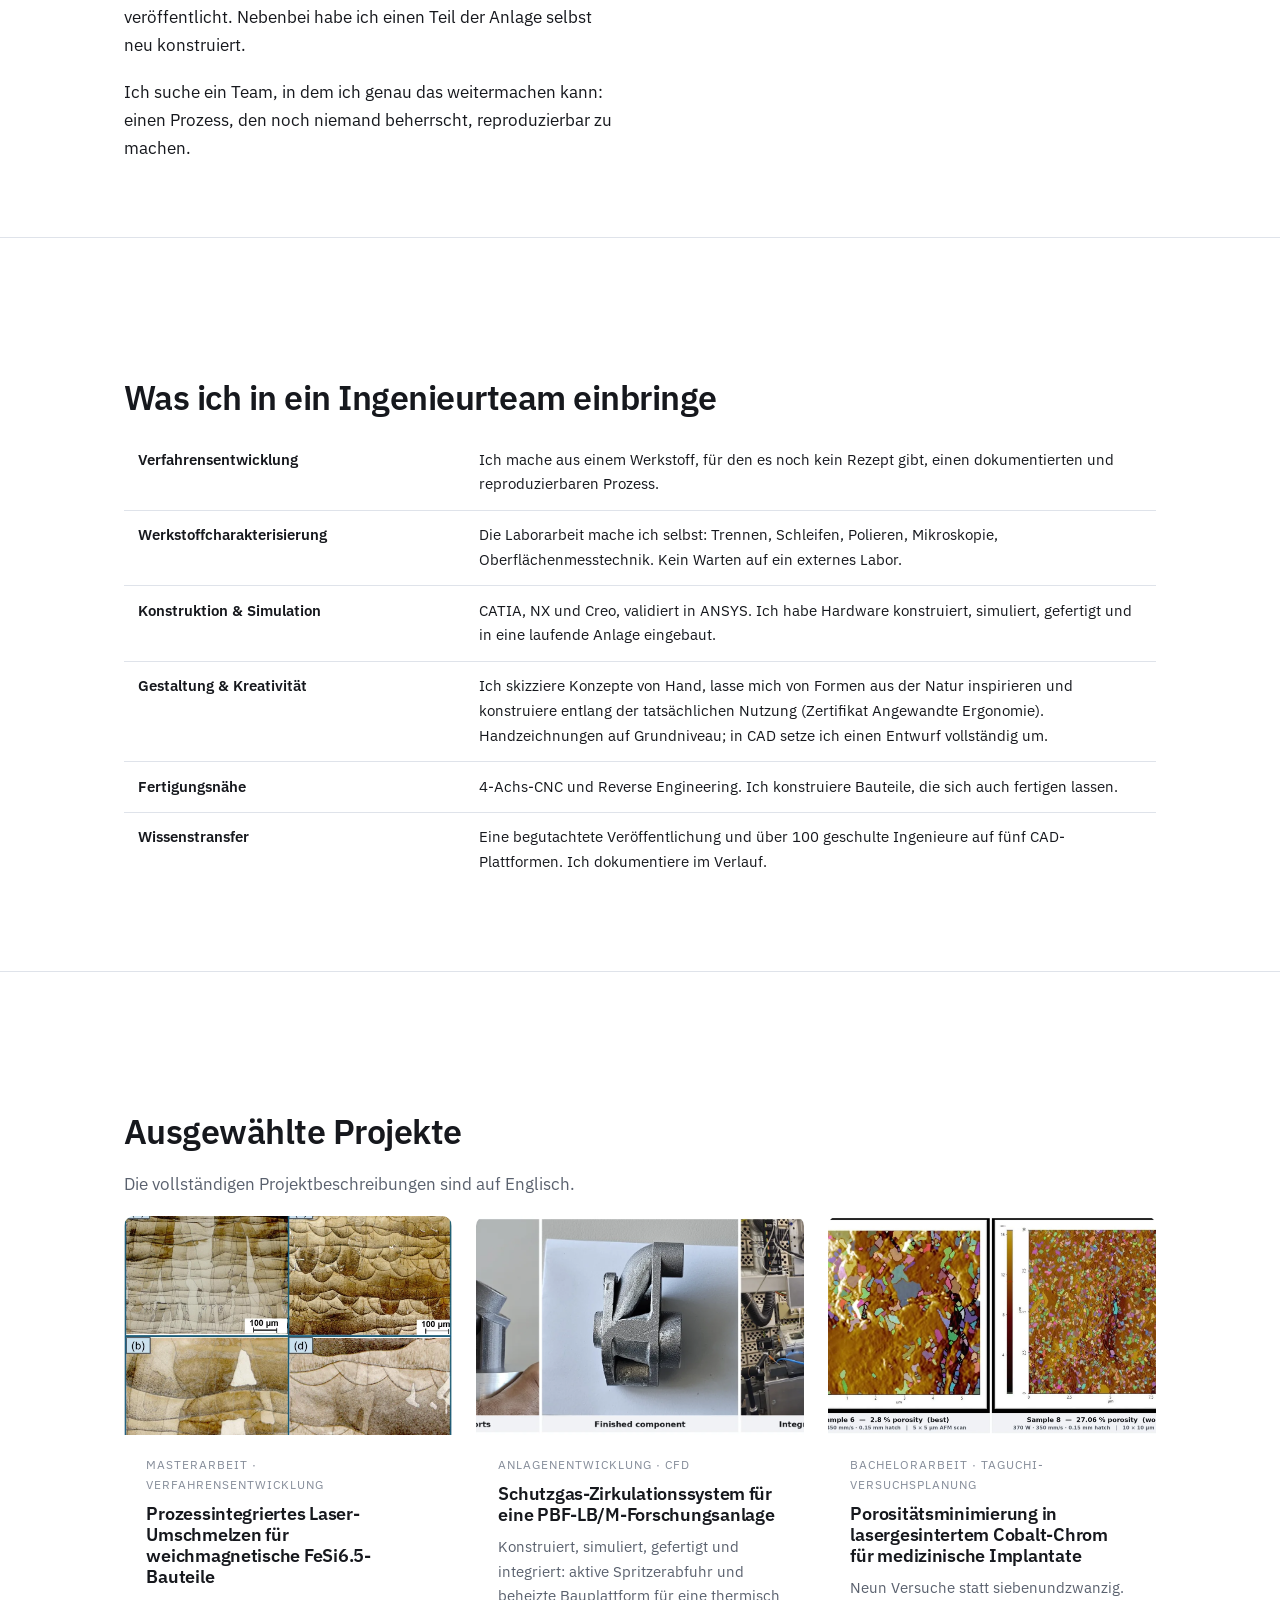
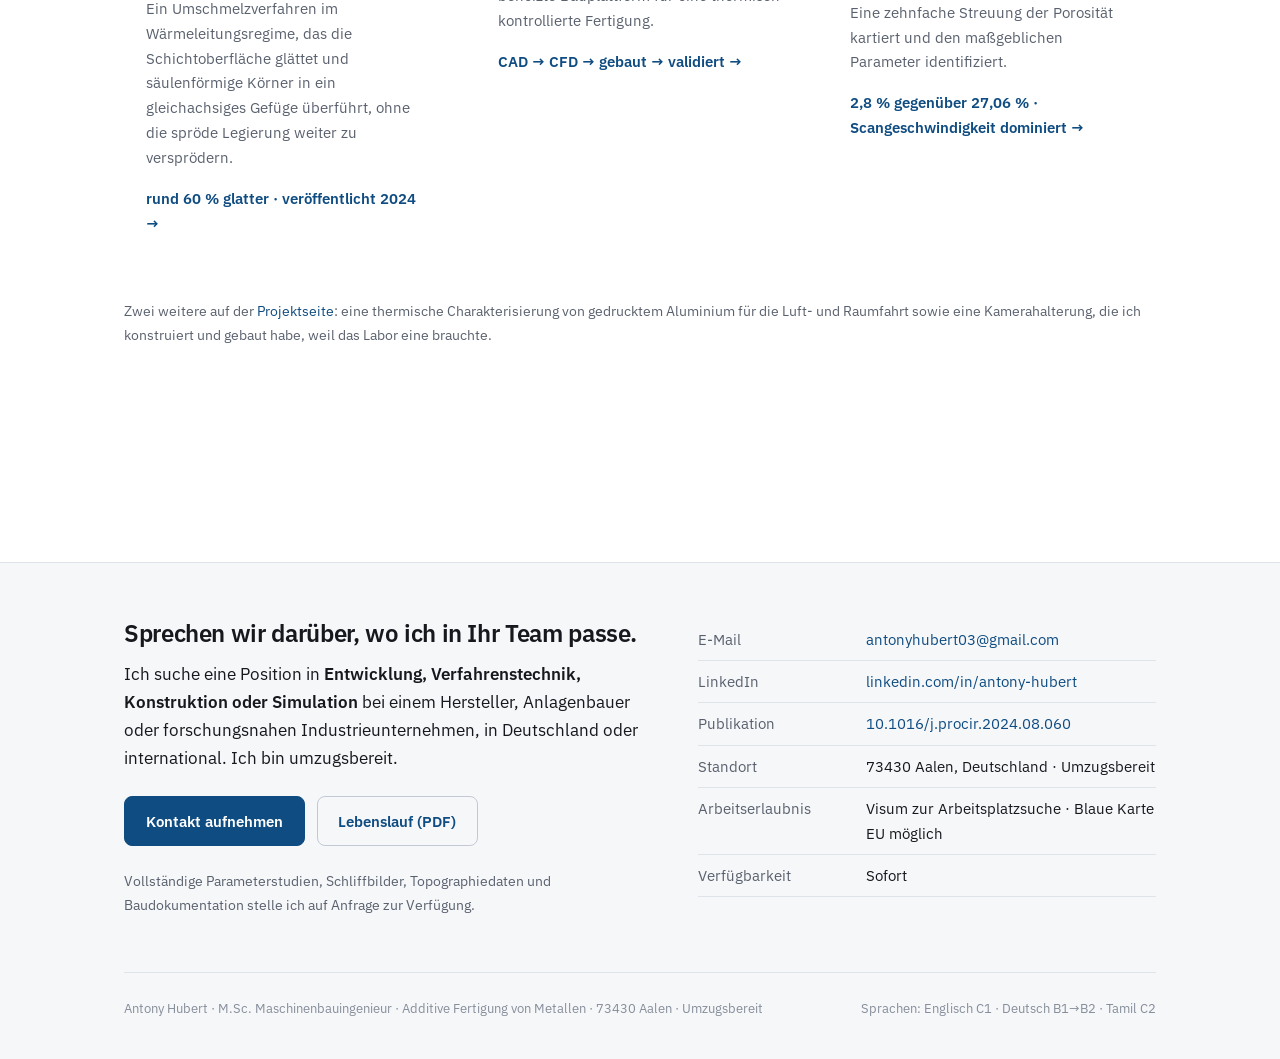
==== commit b5dfee9e: "Add files via upload" ====
--- a/de/index.html
+++ b/de/index.html
@@ -70,7 +70,7 @@
       <p>Ich suche ein Team, in dem ich genau das weitermachen kann: einen Prozess, den noch niemand beherrscht, reproduzierbar zu machen.</p>
       </div>
       <figure class="portrait">
-        <img src="../assets/img/portrait.webp" alt="Porträtfoto von Antony Hubert">
+        <img src="../assets/img/portrait-v2.webp" alt="Porträtfoto von Antony Hubert">
         <figcaption>Antony Hubert, M.Sc. — 73430 Aalen, Deutschland. Umzugsbereit.</figcaption>
       </figure>
       </div>
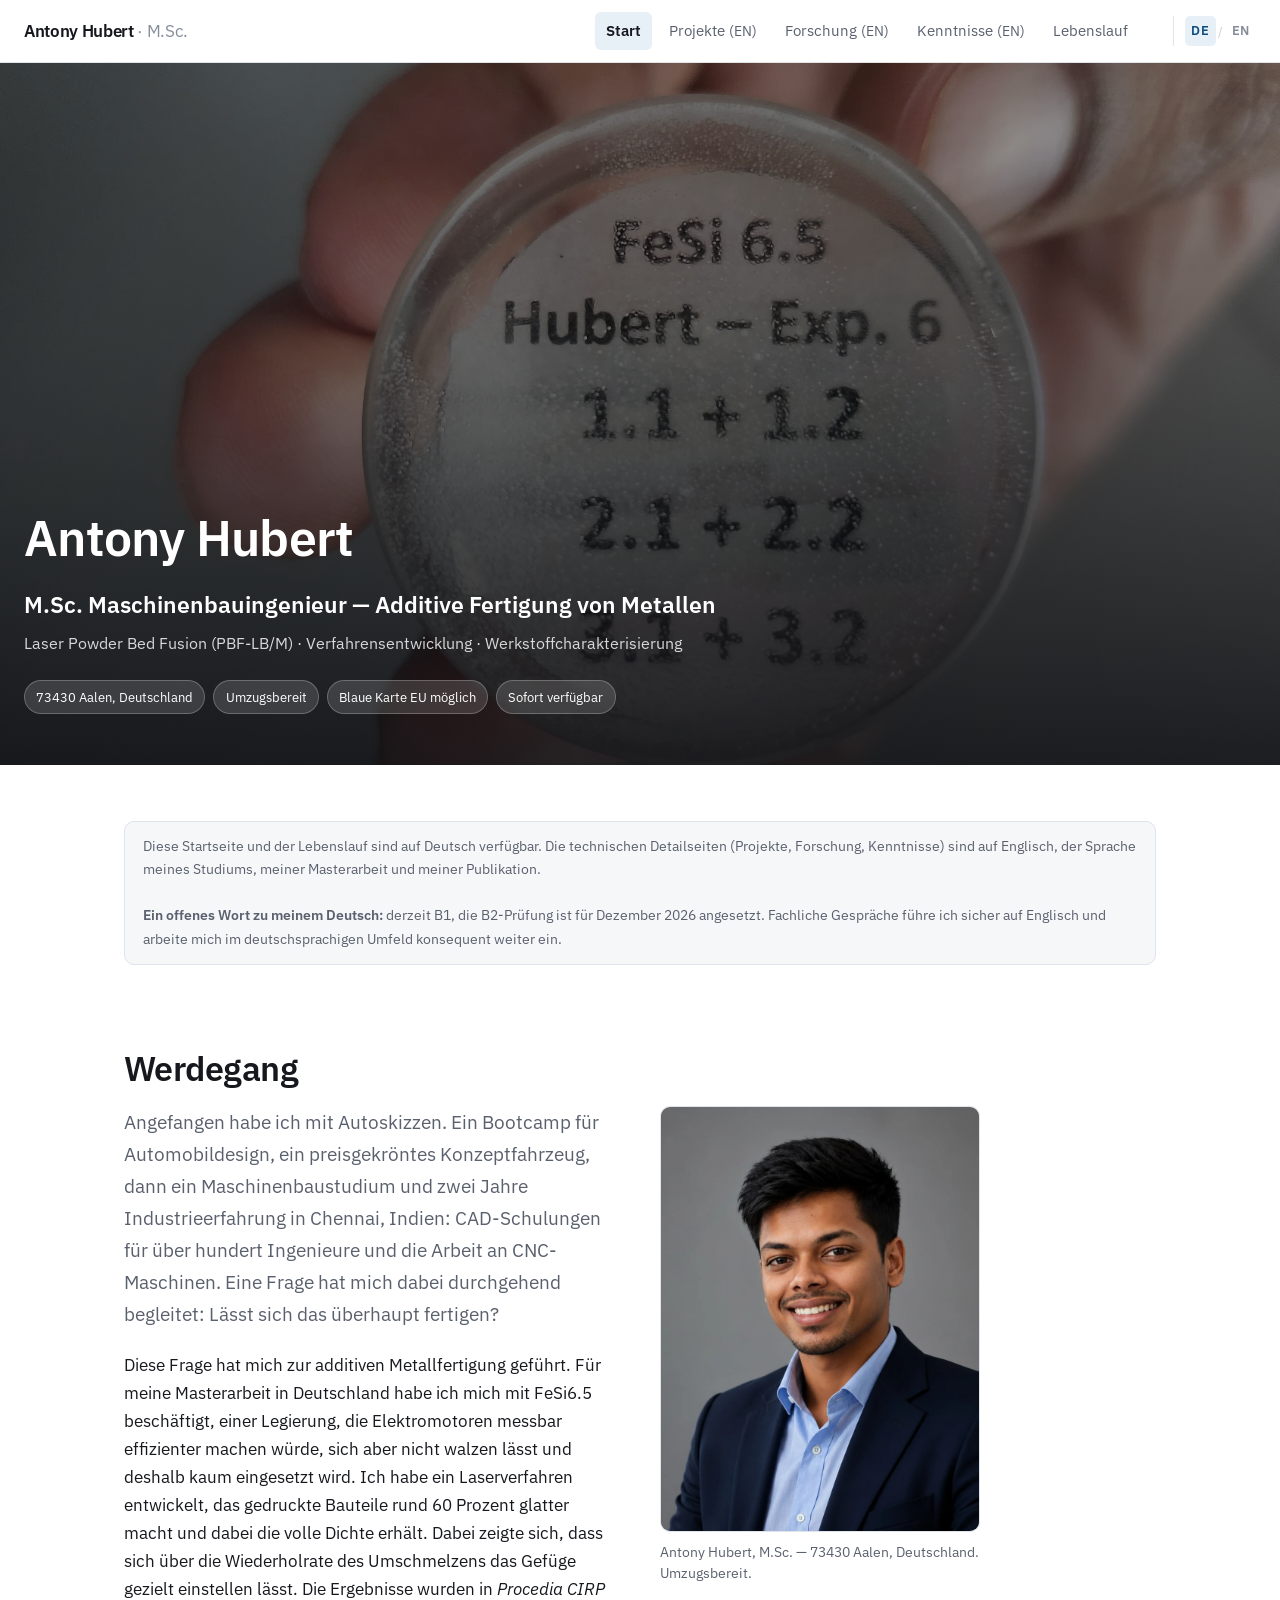
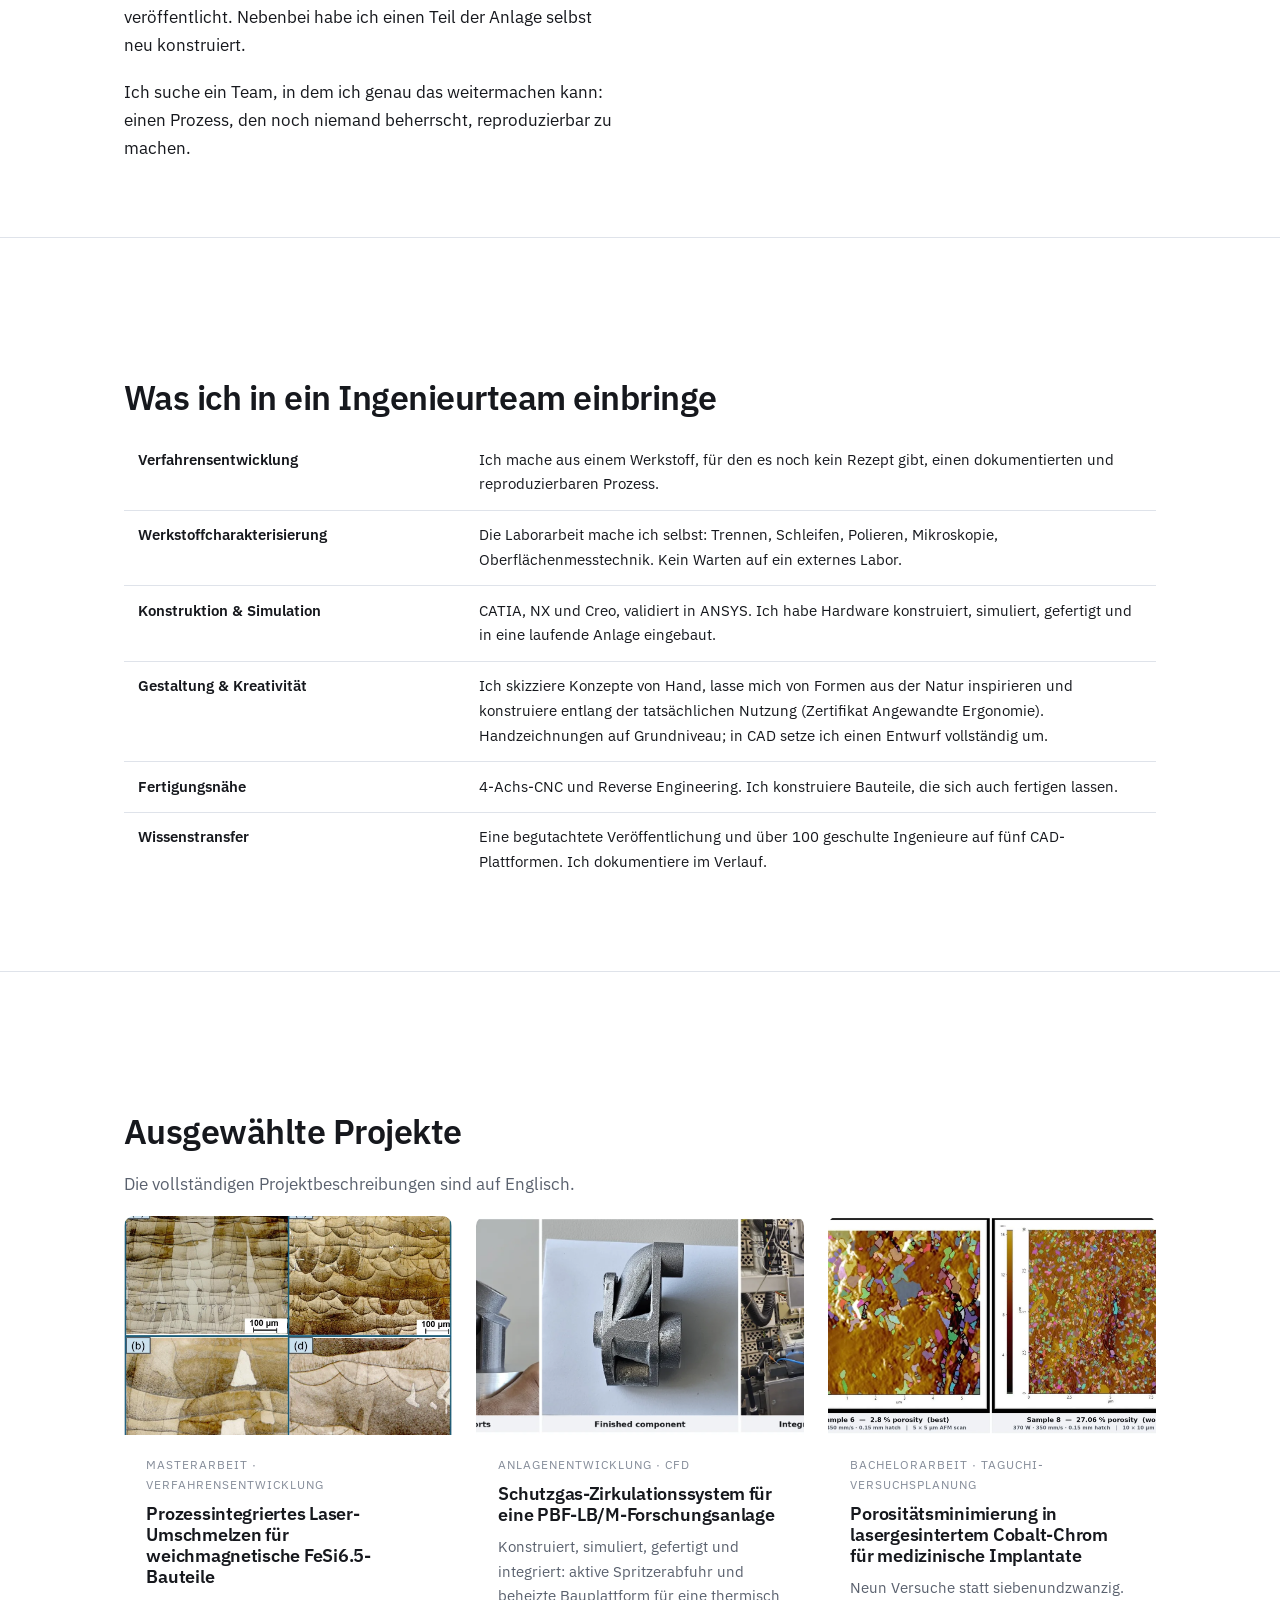
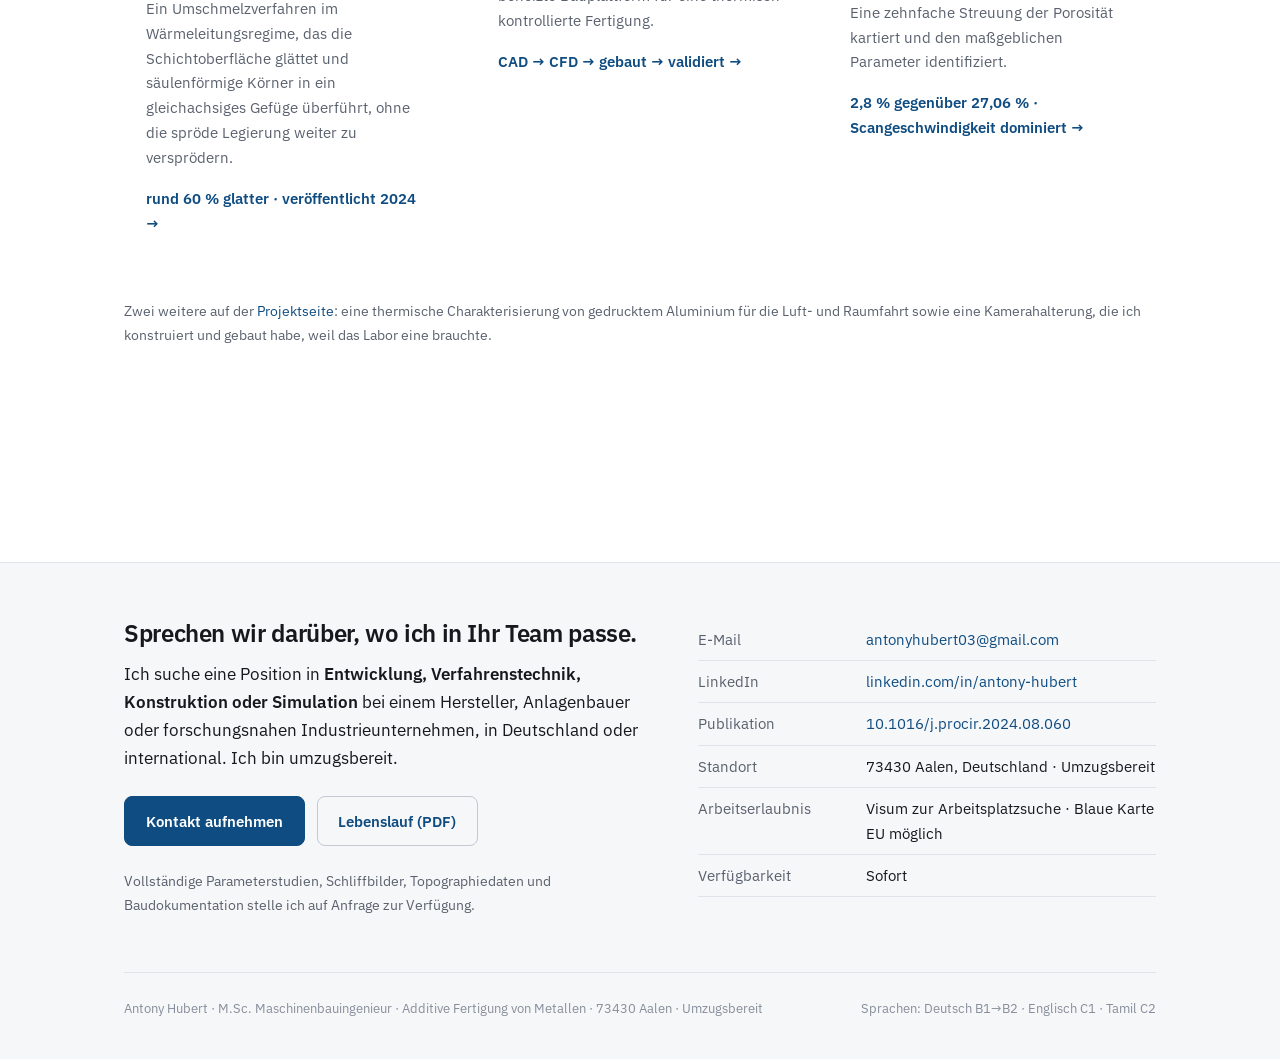
==== commit 5ffb964e: "Add files via upload" ====
--- a/de/index.html
+++ b/de/index.html
@@ -65,7 +65,7 @@
       <h2>Werdegang</h2>
       <div class="split">
       <div>
-      <p class="lede">Angefangen habe ich mit Autoskizzen. Ein Bootcamp für Automobildesign, ein preisgekröntes Konzeptfahrzeug, dann ein Maschinenbaustudium und zwei Jahre Industrieerfahrung in Chennai: CAD-Schulungen für über hundert Ingenieure und die Arbeit an CNC-Maschinen. Eine Frage hat mich dabei durchgehend begleitet: Lässt sich das überhaupt fertigen?</p>
+      <p class="lede">Angefangen habe ich mit Autoskizzen. Ein Bootcamp für Automobildesign, ein preisgekröntes Konzeptfahrzeug, dann ein Maschinenbaustudium und zwei Jahre Industrieerfahrung in Chennai, Indien: CAD-Schulungen für über hundert Ingenieure und die Arbeit an CNC-Maschinen. Eine Frage hat mich dabei durchgehend begleitet: Lässt sich das überhaupt fertigen?</p>
       <p>Diese Frage hat mich zur additiven Metallfertigung geführt. Für meine Masterarbeit in Deutschland habe ich mich mit FeSi6.5 beschäftigt, einer Legierung, die Elektromotoren messbar effizienter machen würde, sich aber nicht walzen lässt und deshalb kaum eingesetzt wird. Ich habe ein Laserverfahren entwickelt, das gedruckte Bauteile rund 60 Prozent glatter macht und dabei die volle Dichte erhält. Dabei zeigte sich, dass sich über die Wiederholrate des Umschmelzens das Gefüge gezielt einstellen lässt. Die Ergebnisse wurden in <em>Procedia CIRP</em> veröffentlicht. Nebenbei habe ich einen Teil der Anlage selbst neu konstruiert.</p>
       <p>Ich suche ein Team, in dem ich genau das weitermachen kann: einen Prozess, den noch niemand beherrscht, reproduzierbar zu machen.</p>
       </div>
@@ -159,7 +159,7 @@
     </div>
     <div class="colophon">
       <span>Antony Hubert · M.Sc. Maschinenbauingenieur · Additive Fertigung von Metallen · 73430 Aalen · Umzugsbereit</span>
-      <span>Sprachen: Englisch C1 · Deutsch B1→B2 · Tamil C2</span>
+      <span>Sprachen: Deutsch B1→B2 · Englisch C1 · Tamil C2</span>
     </div>
   </div>
 </footer>
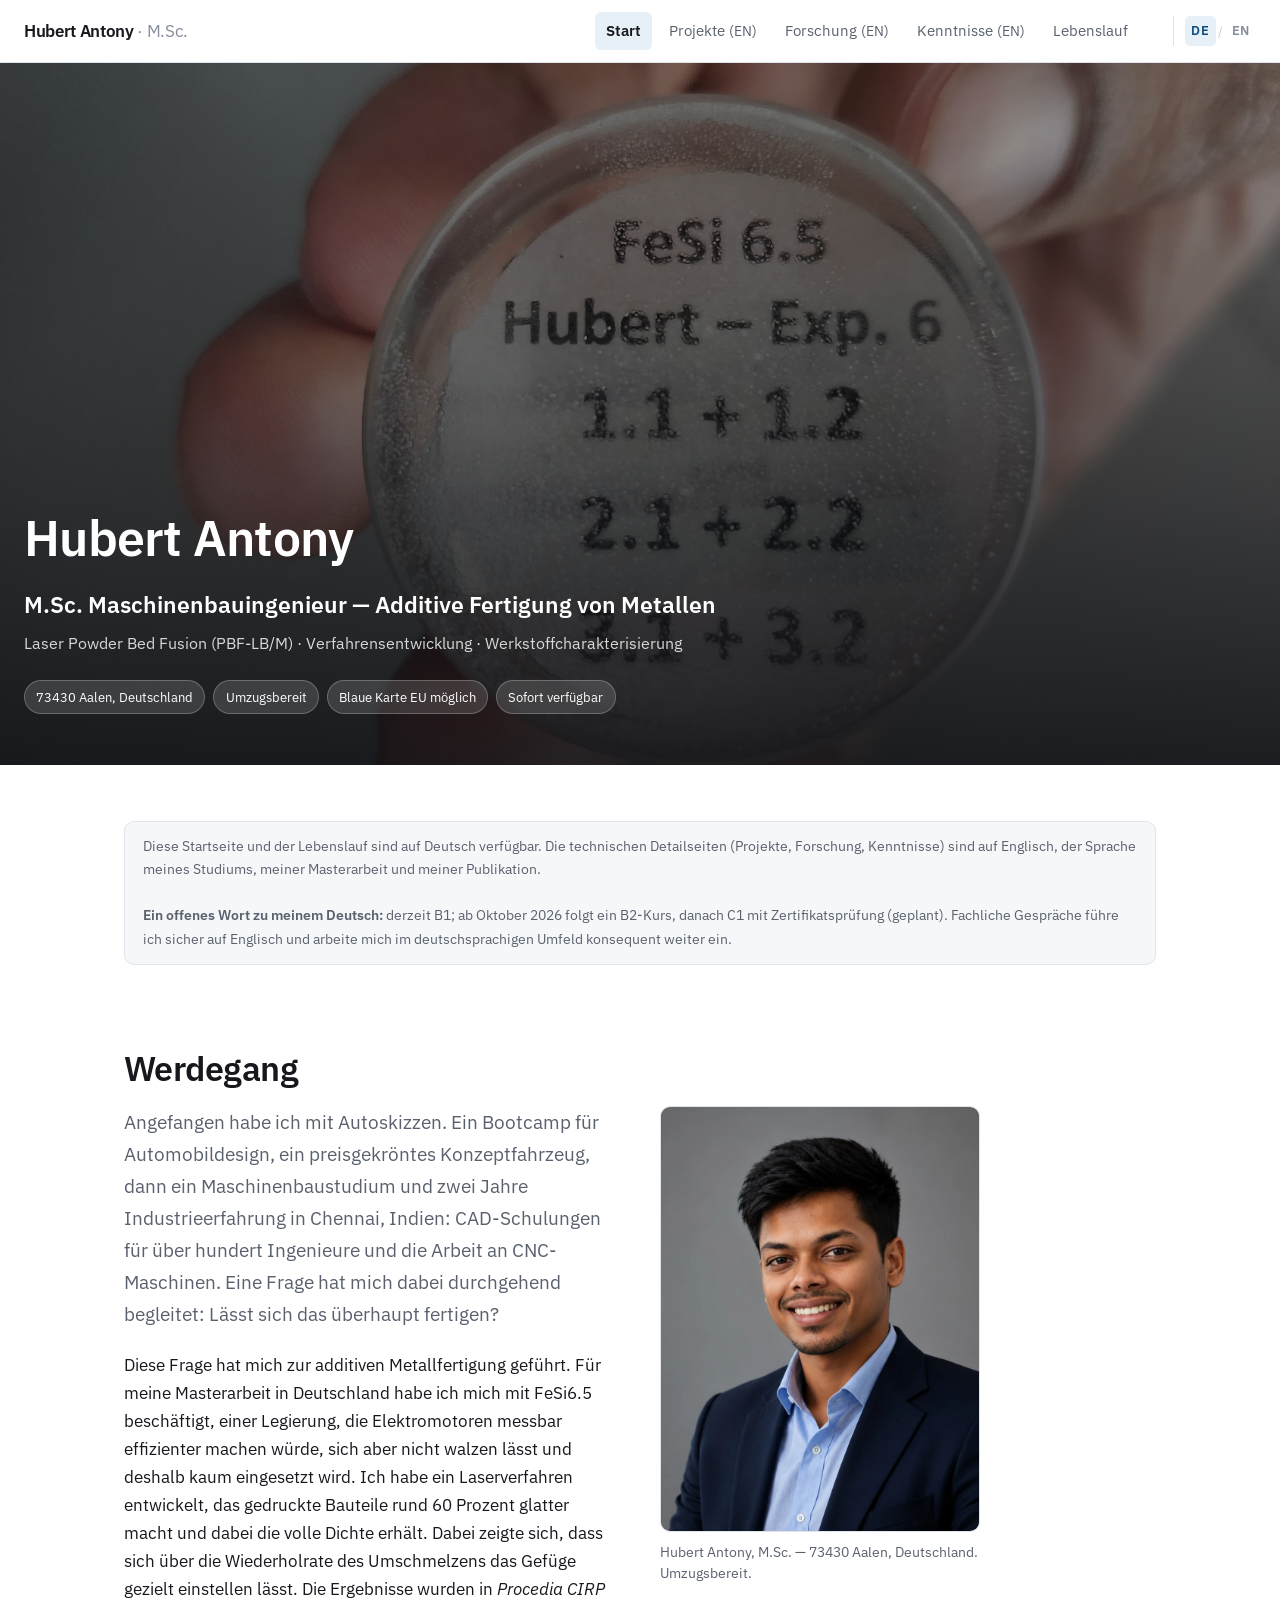
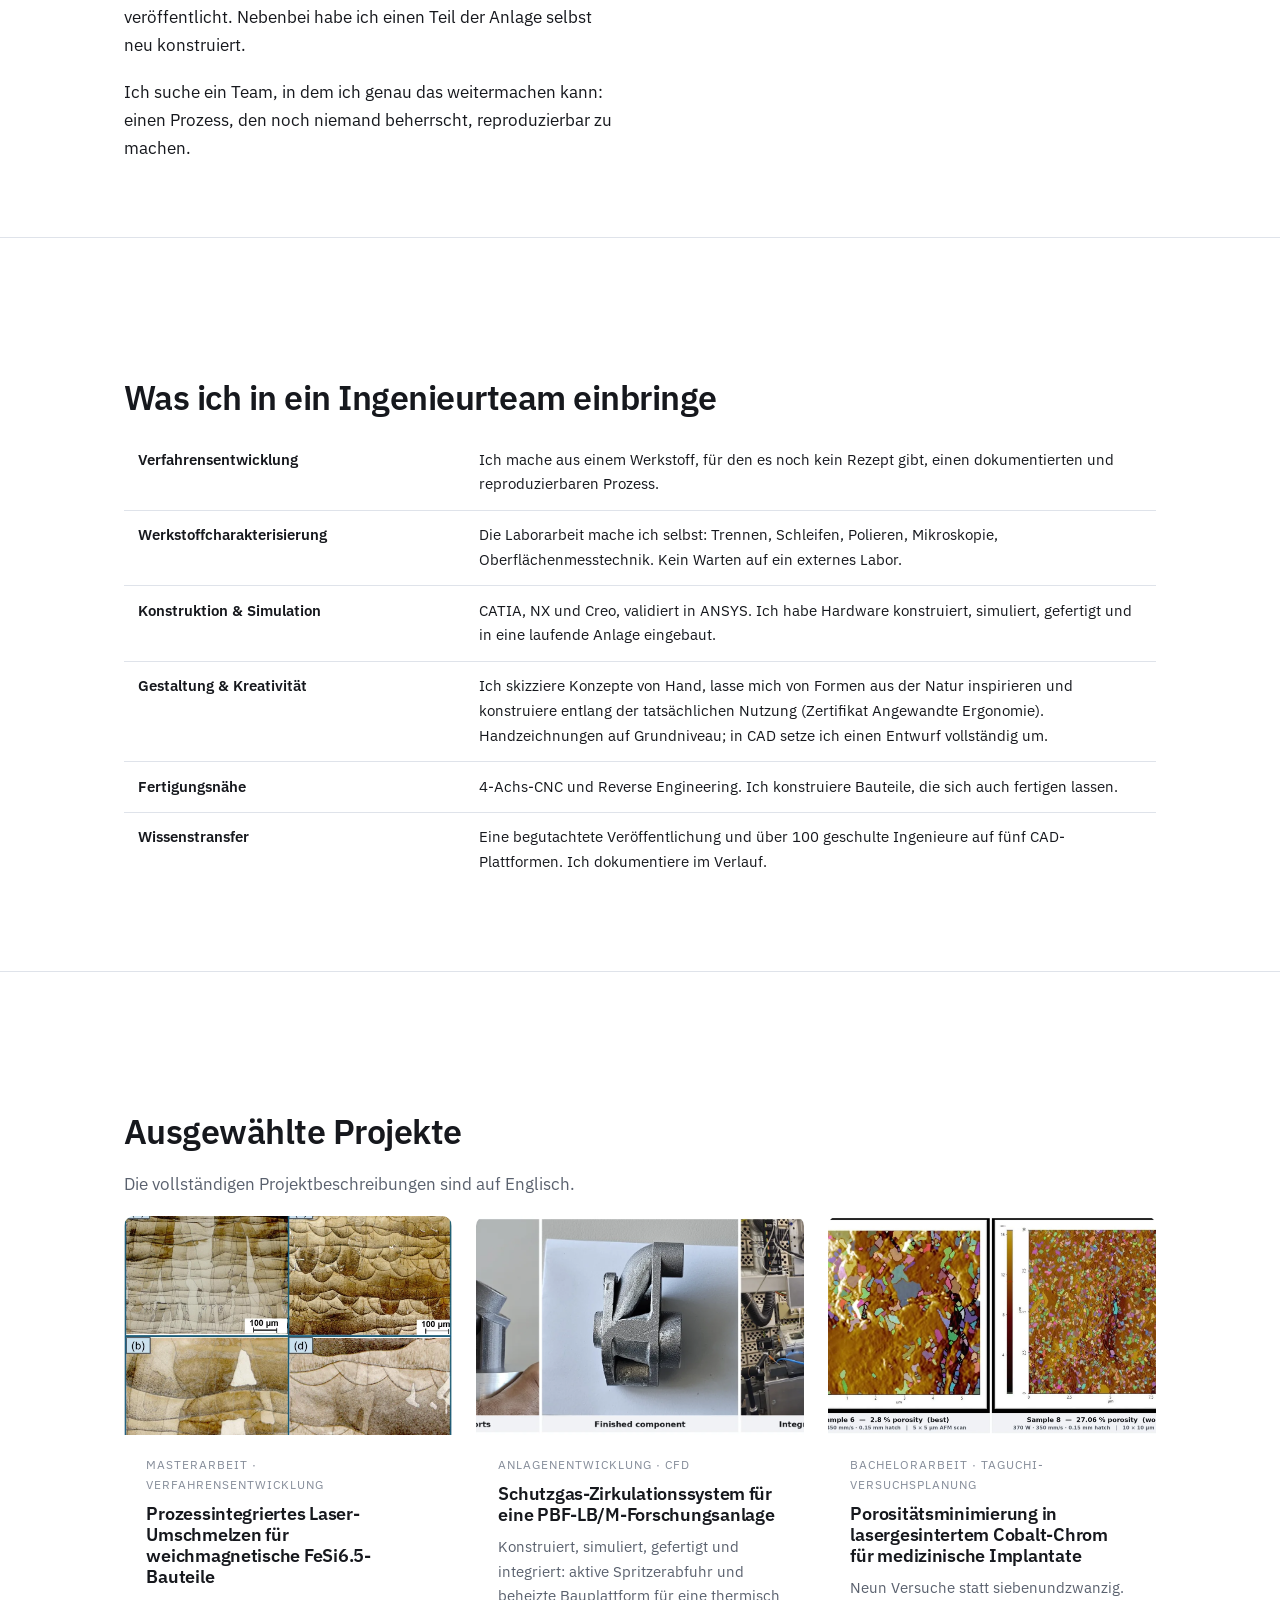
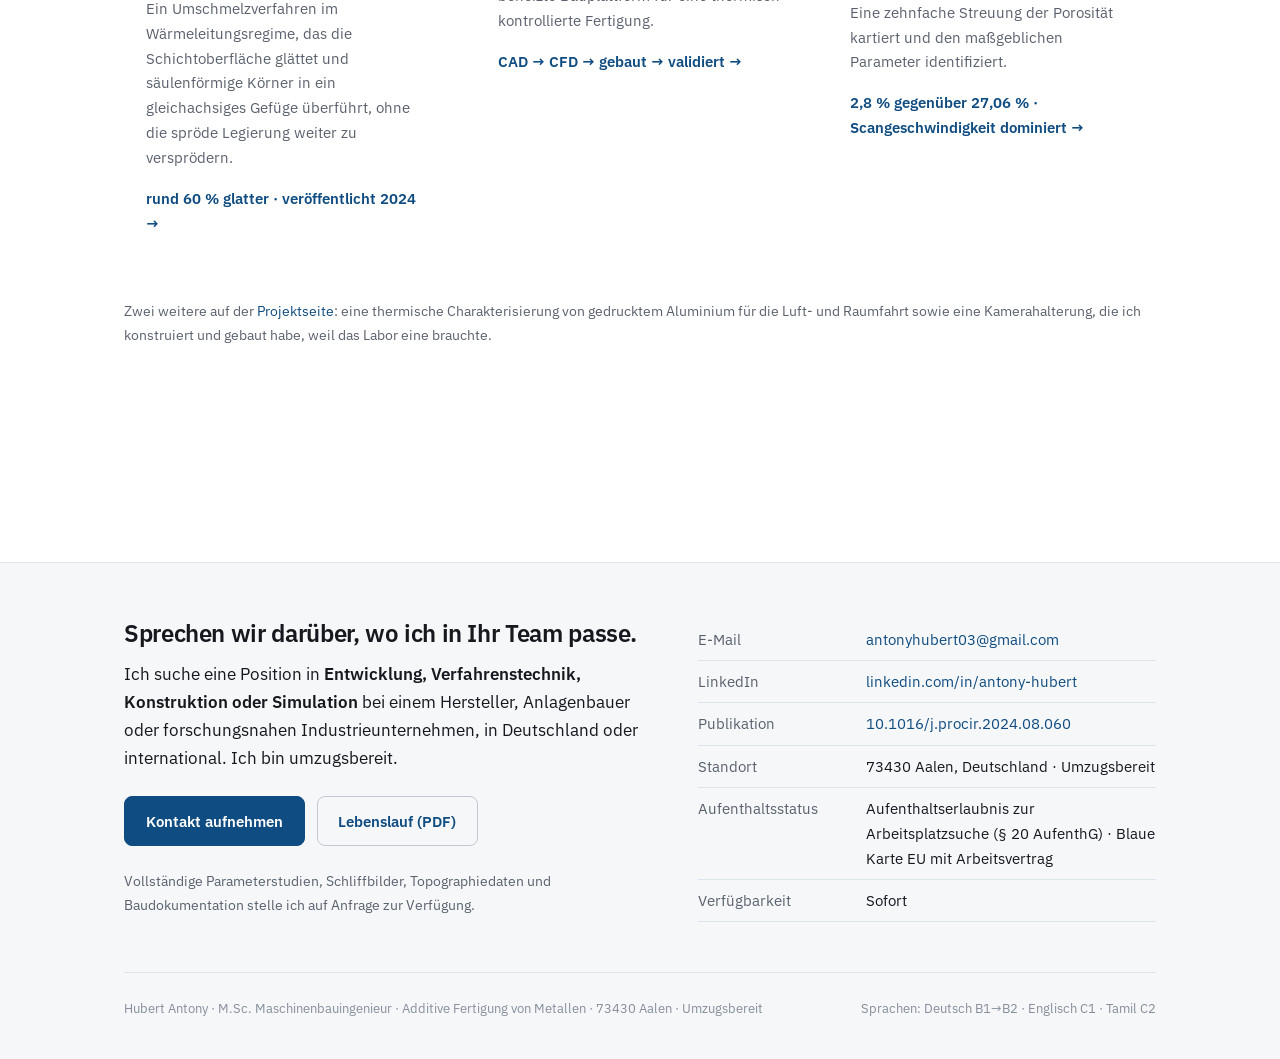
==== commit 97ef6703: "Add files via upload" ====
--- a/de/index.html
+++ b/de/index.html
@@ -3,7 +3,7 @@
 <head>
 <meta charset="utf-8">
 <meta name="viewport" content="width=device-width, initial-scale=1">
-<title>Antony Hubert — M.Sc. Maschinenbauingenieur | Additive Fertigung</title>
+<title>Hubert Antony — M.Sc. Maschinenbauingenieur | Additive Fertigung</title>
 <meta name="description" content="M.Sc. Maschinenbauingenieur mit Schwerpunkt PBF-LB/M-Verfahrensentwicklung für weichmagnetische Legierungen. Begutachtete Veröffentlichung in Procedia CIRP. Aalen, Deutschland.">
 <link rel="alternate" hreflang="en" href="../index.html">
 <link rel="alternate" hreflang="de" href="index.html">
@@ -17,7 +17,7 @@
 
 <header class="site-head">
   <div class="wrap-wide">
-    <a class="brand" href="index.html">Antony Hubert <span>· M.Sc.</span></a>
+    <a class="brand" href="index.html">Hubert Antony <span>· M.Sc.</span></a>
     <nav class="nav" aria-label="Hauptnavigation">
       <a href="index.html" aria-current="page">Start</a>
       <a href="../projects.html">Projekte <span class="muted small">(EN)</span></a>
@@ -46,7 +46,7 @@
     </div>
     <div class="hero-inner">
       <div class="wrap-wide">
-        <h1>Antony Hubert</h1>
+        <h1>Hubert Antony</h1>
         <p class="role">M.Sc. Maschinenbauingenieur — Additive Fertigung von Metallen</p>
         <p class="sub">Laser Powder Bed Fusion (PBF-LB/M) · Verfahrensentwicklung · Werkstoffcharakterisierung</p>
         <div class="meta">
@@ -61,7 +61,7 @@
 
   <section class="section">
     <div class="wrap">
-      <p class="lang-note">Diese Startseite und der Lebenslauf sind auf Deutsch verfügbar. Die technischen Detailseiten (Projekte, Forschung, Kenntnisse) sind auf Englisch, der Sprache meines Studiums, meiner Masterarbeit und meiner Publikation.<br><br><strong>Ein offenes Wort zu meinem Deutsch:</strong> derzeit B1, die B2-Prüfung ist für Dezember 2026 angesetzt. Fachliche Gespräche führe ich sicher auf Englisch und arbeite mich im deutschsprachigen Umfeld konsequent weiter ein.</p>
+      <p class="lang-note">Diese Startseite und der Lebenslauf sind auf Deutsch verfügbar. Die technischen Detailseiten (Projekte, Forschung, Kenntnisse) sind auf Englisch, der Sprache meines Studiums, meiner Masterarbeit und meiner Publikation.<br><br><strong>Ein offenes Wort zu meinem Deutsch:</strong> derzeit B1; ab Oktober 2026 folgt ein B2-Kurs, danach C1 mit Zertifikatsprüfung (geplant). Fachliche Gespräche führe ich sicher auf Englisch und arbeite mich im deutschsprachigen Umfeld konsequent weiter ein.</p>
       <h2>Werdegang</h2>
       <div class="split">
       <div>
@@ -70,8 +70,8 @@
       <p>Ich suche ein Team, in dem ich genau das weitermachen kann: einen Prozess, den noch niemand beherrscht, reproduzierbar zu machen.</p>
       </div>
       <figure class="portrait">
-        <img src="../assets/img/portrait-v2.webp" alt="Porträtfoto von Antony Hubert">
-        <figcaption>Antony Hubert, M.Sc. — 73430 Aalen, Deutschland. Umzugsbereit.</figcaption>
+        <img src="../assets/img/portrait-v2.webp" alt="Porträtfoto von Hubert Antony">
+        <figcaption>Hubert Antony, M.Sc. — 73430 Aalen, Deutschland. Umzugsbereit.</figcaption>
       </figure>
       </div>
     </div>
@@ -152,13 +152,13 @@
           <li><span class="k">LinkedIn</span><span class="v"><a href="https://www.linkedin.com/in/antony-hubert" rel="me">linkedin.com/in/antony-hubert</a></span></li>
           <li><span class="k">Publikation</span><span class="v"><a href="https://doi.org/10.1016/j.procir.2024.08.060">10.1016/j.procir.2024.08.060</a></span></li>
           <li><span class="k">Standort</span><span class="v">73430 Aalen, Deutschland · Umzugsbereit</span></li>
-          <li><span class="k">Arbeitserlaubnis</span><span class="v">Visum zur Arbeitsplatzsuche · Blaue Karte EU möglich</span></li>
+          <li><span class="k">Aufenthaltsstatus</span><span class="v">Aufenthaltserlaubnis zur Arbeitsplatzsuche (§ 20 AufenthG) · Blaue Karte EU mit Arbeitsvertrag</span></li>
           <li><span class="k">Verfügbarkeit</span><span class="v">Sofort</span></li>
         </ul>
       </div>
     </div>
     <div class="colophon">
-      <span>Antony Hubert · M.Sc. Maschinenbauingenieur · Additive Fertigung von Metallen · 73430 Aalen · Umzugsbereit</span>
+      <span>Hubert Antony · M.Sc. Maschinenbauingenieur · Additive Fertigung von Metallen · 73430 Aalen · Umzugsbereit</span>
       <span>Sprachen: Deutsch B1→B2 · Englisch C1 · Tamil C2</span>
     </div>
   </div>
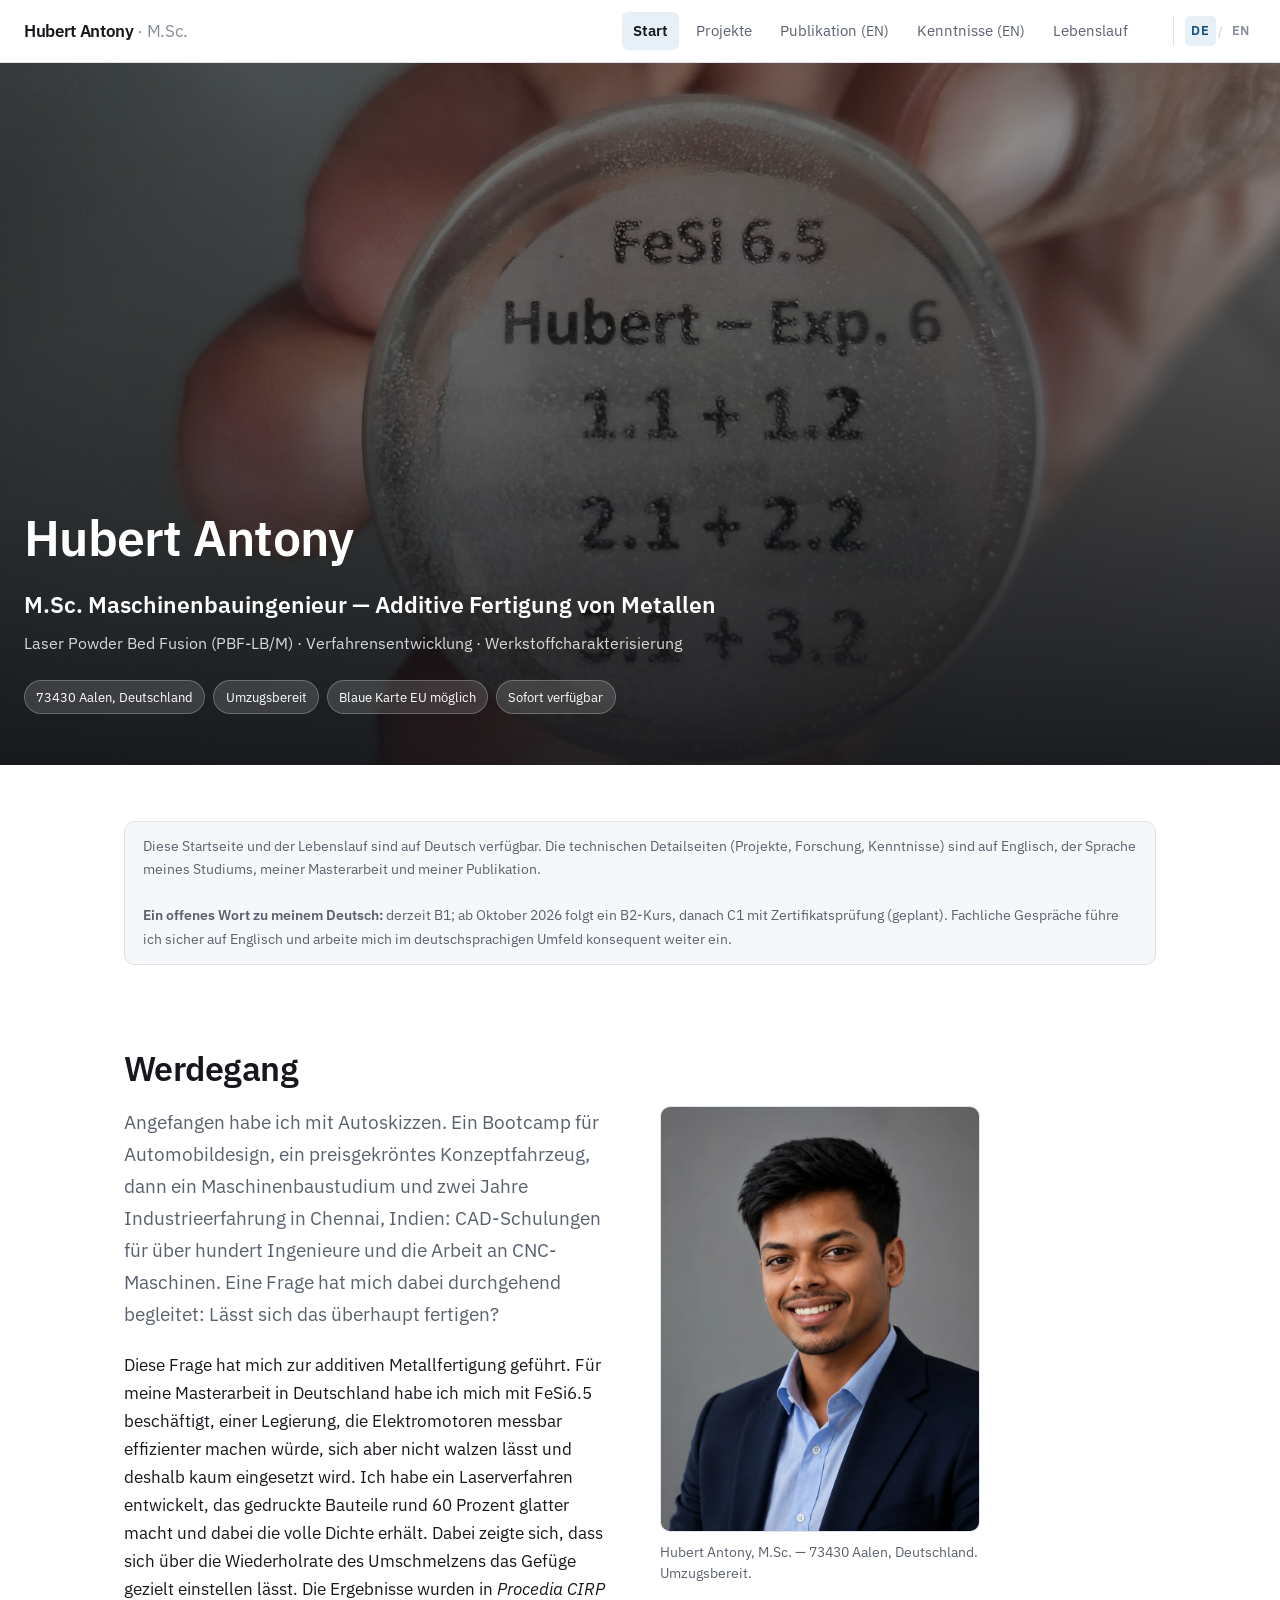
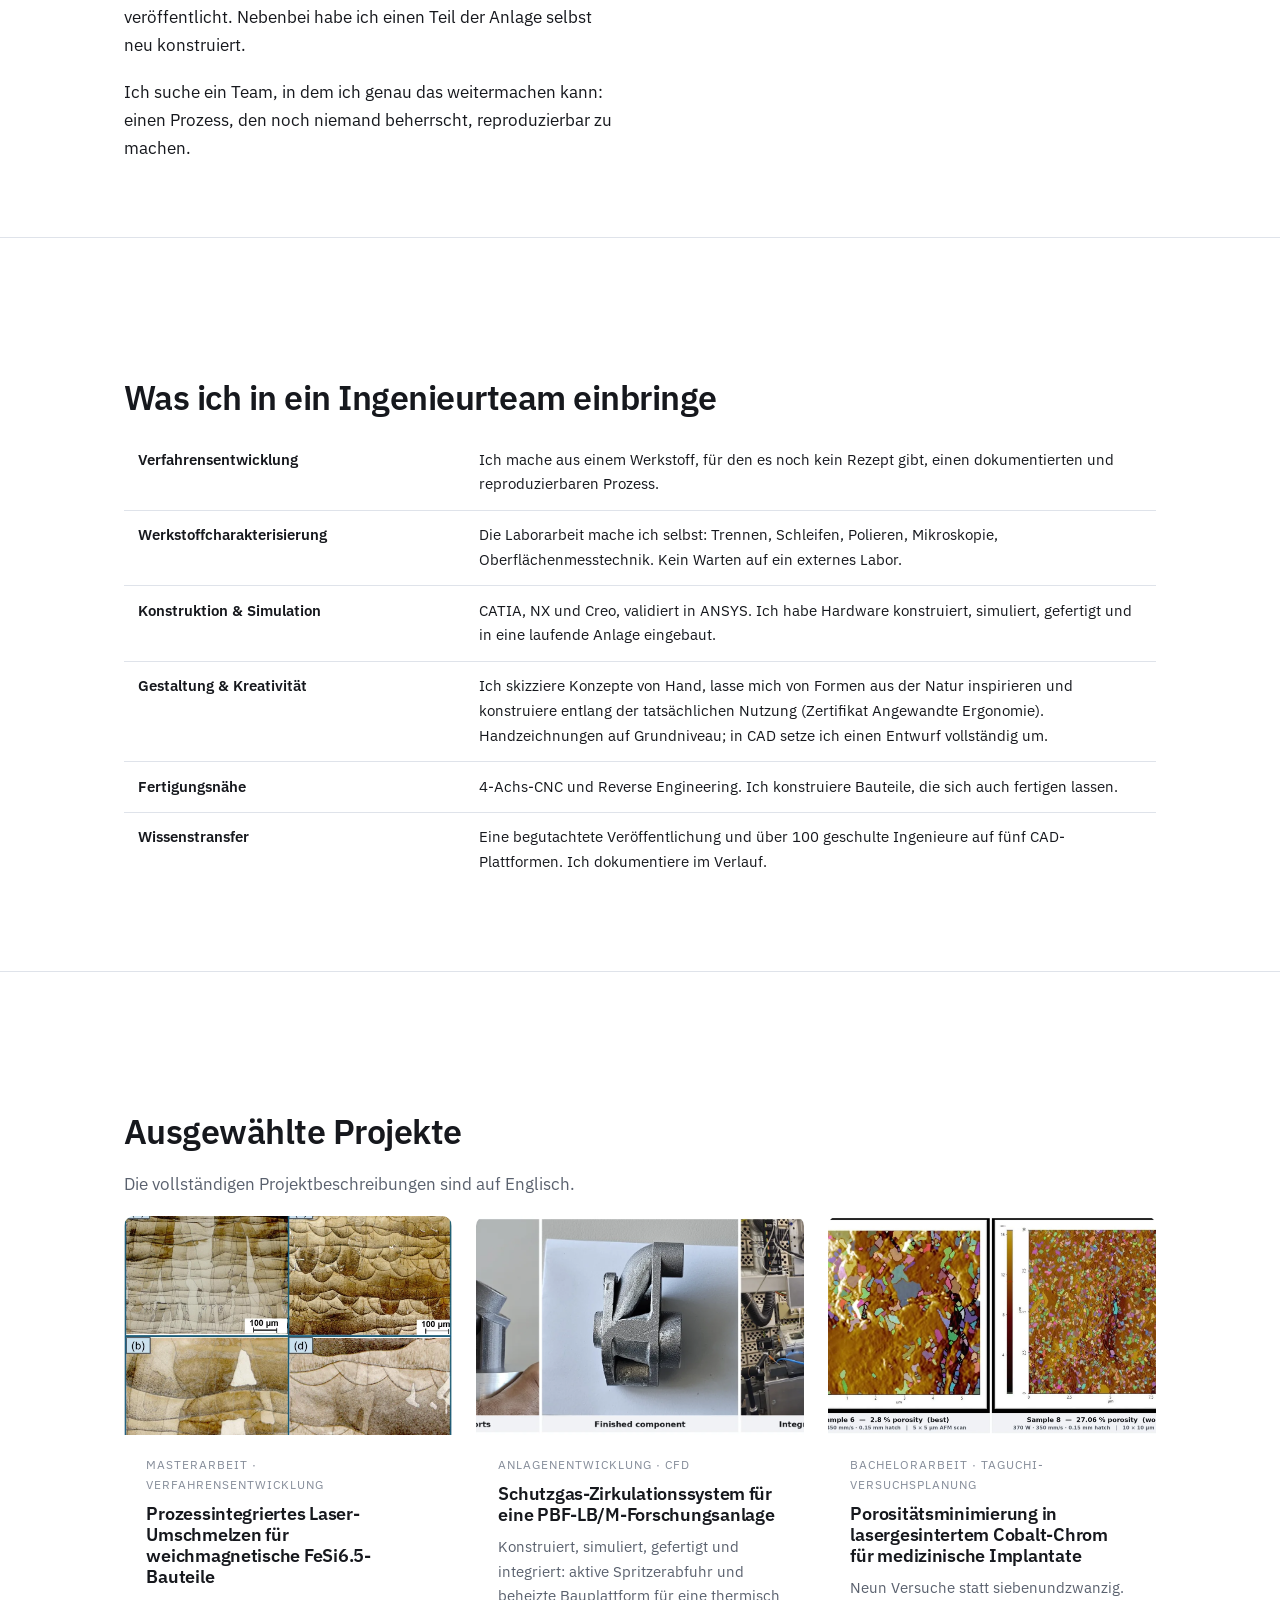
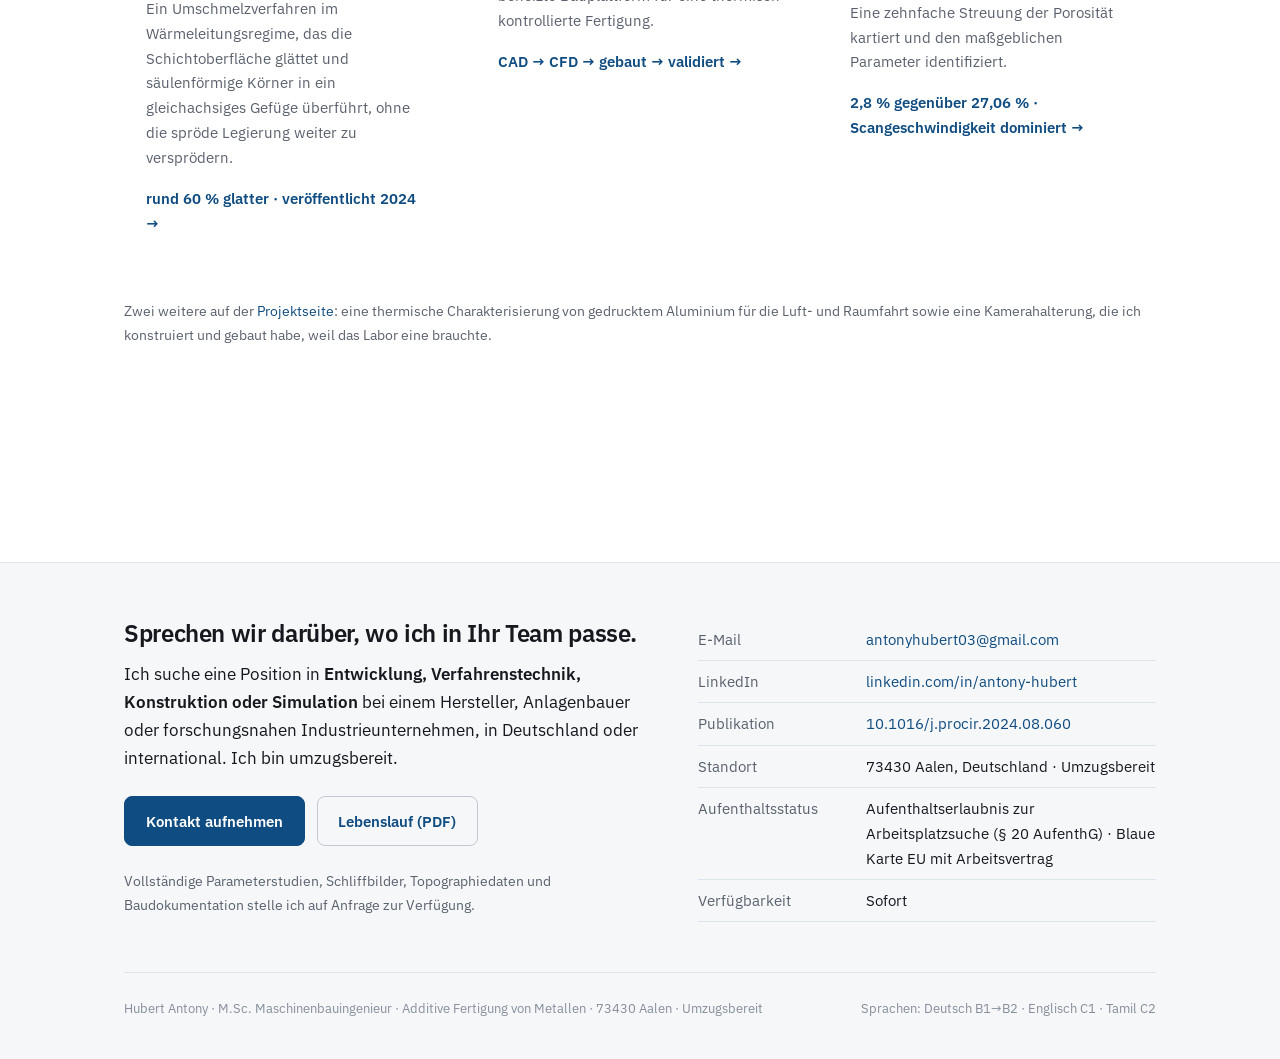
==== commit 1be2d8cb: "Add files via upload" ====
--- a/de/index.html
+++ b/de/index.html
@@ -7,10 +7,98 @@
 <meta name="description" content="M.Sc. Maschinenbauingenieur mit Schwerpunkt PBF-LB/M-Verfahrensentwicklung für weichmagnetische Legierungen. Begutachtete Veröffentlichung in Procedia CIRP. Aalen, Deutschland.">
 <link rel="alternate" hreflang="en" href="../index.html">
 <link rel="alternate" hreflang="de" href="index.html">
+<link rel="canonical" href="https://ihubertt.github.io/antonyhubert.github.io/de/index.html">
+<meta property="og:url" content="https://ihubertt.github.io/antonyhubert.github.io/de/index.html">
+<meta property="og:title" content="Hubert Antony — Ingenieur für metallische additive Fertigung">
+<meta property="og:description" content="PBF-LB/M-Prozessentwicklung für weichmagnetische Legierungen. Rund 60 % geringere Rauheit bei 0,152 % Porosität. Veröffentlicht in Procedia CIRP (2024).">
+<meta property="og:type" content="profile">
+<meta property="og:locale" content="de_DE">
+<meta property="og:image" content="https://ihubertt.github.io/antonyhubert.github.io/assets/img/hero.webp">
+<meta name="twitter:card" content="summary_large_image">
 <link rel="preconnect" href="https://fonts.googleapis.com">
 <link rel="preconnect" href="https://fonts.gstatic.com" crossorigin>
 <link href="https://fonts.googleapis.com/css2?family=IBM+Plex+Sans:wght@400;600&display=swap" rel="stylesheet">
+<script>document.documentElement.className+=" js";</script>
 <link rel="stylesheet" href="../css/style.css">
+<script type="application/ld+json">
+{
+ "@context": "https://schema.org",
+ "@type": "Person",
+ "name": "Hubert Antony",
+ "givenName": "Hubert",
+ "familyName": "Antony",
+ "honorificSuffix": "M.Sc.",
+ "jobTitle": "Mechanical Engineer — Metal Additive Manufacturing",
+ "description": "M.Sc. mechanical engineer specialising in Laser Powder Bed Fusion (PBF-LB/M) process development for soft magnetic and biomedical alloys.",
+ "url": "https://ihubertt.github.io/antonyhubert.github.io/de/index.html",
+ "image": "https://ihubertt.github.io/antonyhubert.github.io/assets/img/portrait-v2.webp",
+ "email": "mailto:antonyhubert03@gmail.com",
+ "address": {
+  "@type": "PostalAddress",
+  "postalCode": "73430",
+  "addressLocality": "Aalen",
+  "addressCountry": "DE"
+ },
+ "alumniOf": [
+  {
+   "@type": "CollegeOrUniversity",
+   "name": "Hochschule Aalen — Aalen University of Applied Sciences",
+   "sameAs": "https://www.hs-aalen.de/"
+  },
+  {
+   "@type": "CollegeOrUniversity",
+   "name": "Jeppiaar Institute of Technology, Chennai"
+  }
+ ],
+ "knowsAbout": [
+  "Laser Powder Bed Fusion",
+  "PBF-LB/M",
+  "Additive Manufacturing",
+  "Design for Additive Manufacturing",
+  "FeSi6.5 soft magnetic alloys",
+  "AlSi10Mg",
+  "Cobalt-Chromium alloys",
+  "Materials characterisation",
+  "Metallography",
+  "Surface metrology",
+  "ANSYS Fluent",
+  "ANSYS Mechanical",
+  "CATIA V5",
+  "Siemens NX",
+  "PTC Creo",
+  "Design of Experiments",
+  "Taguchi method",
+  "Minitab",
+  "CNC machining"
+ ],
+ "knowsLanguage": [
+  {
+   "@type": "Language",
+   "name": "German",
+   "alternateName": "de"
+  },
+  {
+   "@type": "Language",
+   "name": "English",
+   "alternateName": "en"
+  },
+  {
+   "@type": "Language",
+   "name": "Tamil",
+   "alternateName": "ta"
+  }
+ ],
+ "sameAs": [
+  "https://www.linkedin.com/in/antony-hubert",
+  "https://doi.org/10.1016/j.procir.2024.08.060"
+ ],
+ "seeks": {
+  "@type": "Demand",
+  "name": "Process, application or R&D engineering role in metal additive manufacturing"
+ },
+ "inLanguage": "de"
+}
+</script>
 </head>
 <body>
 <a class="skip" href="#main">Zum Inhalt springen</a>
@@ -20,8 +108,8 @@
     <a class="brand" href="index.html">Hubert Antony <span>· M.Sc.</span></a>
     <nav class="nav" aria-label="Hauptnavigation">
       <a href="index.html" aria-current="page">Start</a>
-      <a href="../projects.html">Projekte <span class="muted small">(EN)</span></a>
-      <a href="../research.html">Forschung <span class="muted small">(EN)</span></a>
+      <a href="projekte.html">Projekte</a>
+      <a href="../research.html">Publikation <span class="muted small">(EN)</span></a>
       <a href="../expertise.html">Kenntnisse <span class="muted small">(EN)</span></a>
       <a href="cv.html">Lebenslauf</a>
     </nav>
@@ -37,7 +125,7 @@
     <div class="hero-media">
       <picture>
         <source media="(max-width: 700px)" srcset="../assets/img/hero-mobile.webp">
-        <img src="../assets/img/hero.webp" alt="Metallographische Probe, beschriftet mit FeSi 6.5, Hubert Exp. 6">
+        <img fetchpriority="high" src="../assets/img/hero.webp" alt="Metallographische Probe, beschriftet mit FeSi 6.5, Hubert Exp. 6" width="2400" height="1350">
       </picture>
       <video autoplay muted loop playsinline poster="../assets/img/hero.webp"
              aria-label="Rauchtest zur Strömungsvalidierung der 3D-gedruckten Schutzgasdüsen">
@@ -70,14 +158,14 @@
       <p>Ich suche ein Team, in dem ich genau das weitermachen kann: einen Prozess, den noch niemand beherrscht, reproduzierbar zu machen.</p>
       </div>
       <figure class="portrait">
-        <img src="../assets/img/portrait-v2.webp" alt="Porträtfoto von Hubert Antony">
+        <img loading="lazy" decoding="async" src="../assets/img/portrait-v2.webp" alt="Porträtfoto von Hubert Antony" width="840" height="1120">
         <figcaption>Hubert Antony, M.Sc. — 73430 Aalen, Deutschland. Umzugsbereit.</figcaption>
       </figure>
       </div>
     </div>
   </section>
 
-  <section class="section">
+  <section class="section reveal">
     <div class="wrap">
       <h2>Was ich in ein Ingenieurteam einbringe</h2>
       <div class="table-wrap">
@@ -95,13 +183,13 @@
     </div>
   </section>
 
-  <section class="section">
+  <section class="section reveal">
     <div class="wrap">
       <h2>Ausgewählte Projekte</h2>
       <p class="muted">Die vollständigen Projektbeschreibungen sind auf Englisch.</p>
       <div class="cards">
-        <a class="card card-link" href="../projects.html#fesi">
-          <div class="thumb"><img src="../assets/img/fig-03.webp" alt="Geätzte Querschliffe im Vergleich"></div>
+        <a class="card card-link" href="projekte.html#fesi">
+          <div class="thumb"><img loading="lazy" decoding="async" src="../assets/img/fig-03.webp" alt="Geätzte Querschliffe im Vergleich" width="1130" height="985"></div>
           <div class="card-body">
             <p class="kicker">Masterarbeit · Verfahrensentwicklung</p>
             <h3>Prozessintegriertes Laser-Umschmelzen für weichmagnetische FeSi6.5-Bauteile</h3>
@@ -109,8 +197,8 @@
             <p class="metric">rund 60 % glatter · veröffentlicht 2024 →</p>
           </div>
         </a>
-        <a class="card card-link" href="../projects.html#gasflow">
-          <div class="thumb"><img src="../assets/img/fig-08.webp" alt="Schutzgaskomponente, gefertigt und eingebaut"></div>
+        <a class="card card-link" href="projekte.html#gasflow">
+          <div class="thumb"><img loading="lazy" decoding="async" src="../assets/img/fig-08.webp" alt="Schutzgaskomponente, gefertigt und eingebaut" width="1700" height="619"></div>
           <div class="card-body">
             <p class="kicker">Anlagenentwicklung · CFD</p>
             <h3>Schutzgas-Zirkulationssystem für eine PBF-LB/M-Forschungsanlage</h3>
@@ -118,8 +206,8 @@
             <p class="metric">CAD → CFD → gebaut → validiert →</p>
           </div>
         </a>
-        <a class="card card-link" href="../projects.html#cocr">
-          <div class="thumb"><img src="../assets/img/fig-05.webp" alt="AFM-Aufnahmen der Porenverteilung"></div>
+        <a class="card card-link" href="projekte.html#cocr">
+          <div class="thumb"><img loading="lazy" decoding="async" src="../assets/img/fig-05.webp" alt="AFM-Aufnahmen der Porenverteilung" width="1700" height="868"></div>
           <div class="card-body">
             <p class="kicker">Bachelorarbeit · Taguchi-Versuchsplanung</p>
             <h3>Porositätsminimierung in lasergesintertem Cobalt-Chrom für medizinische Implantate</h3>
@@ -128,7 +216,7 @@
           </div>
         </a>
       </div>
-      <p class="muted small" style="margin-top:1.5rem">Zwei weitere auf der <a href="../projects.html">Projektseite</a>: eine thermische Charakterisierung von gedrucktem Aluminium für die Luft- und Raumfahrt sowie eine Kamerahalterung, die ich konstruiert und gebaut habe, weil das Labor eine brauchte.</p>
+      <p class="muted small" style="margin-top:1.5rem">Zwei weitere auf der <a href="projekte.html">Projektseite</a>: eine thermische Charakterisierung von gedrucktem Aluminium für die Luft- und Raumfahrt sowie eine Kamerahalterung, die ich konstruiert und gebaut habe, weil das Labor eine brauchte.</p>
     </div>
   </section>
 
@@ -142,7 +230,7 @@
         <p>Ich suche eine Position in <strong>Entwicklung, Verfahrenstechnik, Konstruktion oder Simulation</strong> bei einem Hersteller, Anlagenbauer oder forschungsnahen Industrieunternehmen, in Deutschland oder international. Ich bin umzugsbereit.</p>
         <div class="btn-row">
           <a class="btn" href="mailto:antonyhubert03@gmail.com">Kontakt aufnehmen</a>
-          <a class="btn ghost" href="../assets/Antony_Hubert_Lebenslauf_2026.pdf">Lebenslauf (PDF)</a>
+          <a class="btn ghost" href="../assets/Hubert_Antony_Lebenslauf_2026.pdf">Lebenslauf (PDF)</a>
         </div>
         <p class="small muted">Vollständige Parameterstudien, Schliffbilder, Topographiedaten und Baudokumentation stelle ich auf Anfrage zur Verfügung.</p>
       </div>
--- a/css/style.css
+++ b/css/style.css
@@ -402,6 +402,151 @@
 
 /* ---------- Print ---------- */
 
+/* ==========================================================================
+   MODERNISATION LAYER — added 10/2026
+   Proof strip · skill grid · chips · at-a-glance · disclosure · scroll reveal
+   ========================================================================== */
+
+/* ---------- Proof strip (directly under the hero) ---------- */
+.proof {
+  background: var(--bg-alt);
+  border-bottom: 1px solid var(--border);
+}
+.proof .wrap-wide {
+  display: grid; grid-template-columns: repeat(4, 1fr);
+  gap: 1px; background: var(--border);
+  border-inline: 1px solid var(--border);
+  padding: 0;
+}
+.proof-item { background: var(--bg-alt); padding: 1.6rem 1.4rem; }
+.proof-item .n {
+  display: block; font-size: clamp(1.5rem, 3.4vw, 2.15rem); font-weight: 600;
+  line-height: 1.05; letter-spacing: -.03em; color: var(--accent);
+  font-variant-numeric: tabular-nums;
+}
+.proof-item .l {
+  display: block; margin-top: .45rem; font-size: .84rem;
+  color: var(--text-muted); line-height: 1.4;
+}
+@media (max-width: 880px) { .proof .wrap-wide { grid-template-columns: repeat(2, 1fr); } }
+@media (max-width: 460px) { .proof .wrap-wide { grid-template-columns: 1fr; }
+  .proof-item { padding: 1.1rem 1.4rem; } }
+
+/* ---------- Skill grid (Expertise — replaces levelled tables) ---------- */
+.skills {
+  display: grid; grid-template-columns: repeat(2, minmax(0, 1fr));
+  column-gap: 2.75rem; margin: 0 0 .5rem;
+}
+.skill {
+  padding: .9rem 0 .95rem; border-top: 1px solid var(--border); min-width: 0;
+}
+.skill b { display: block; font-weight: 600; font-size: .97rem; letter-spacing: -.005em; }
+.skill span {
+  display: block; margin-top: .22rem; color: var(--text-muted);
+  font-size: .87rem; line-height: 1.55; overflow-wrap: anywhere;
+}
+.skill.key {
+  background: var(--accent-soft); border-top-color: var(--accent);
+  padding-inline: .85rem; border-radius: 0 0 6px 6px;
+}
+.skill.key b { color: var(--accent); }
+.skill.key b::after {
+  content: "core"; float: right; font-size: .66rem; text-transform: uppercase;
+  letter-spacing: .09em; font-weight: 600; color: var(--accent);
+  border: 1px solid currentColor; border-radius: 3px; padding: .05rem .3rem;
+  margin-left: .5rem; opacity: .75;
+}
+@media (max-width: 760px) { .skills { grid-template-columns: 1fr; column-gap: 0; } }
+
+/* Tighter rhythm for the competency sections — many short blocks, not prose */
+.skills-sec { padding: 2.4rem 0; }
+.skills-sec h2 { margin-top: 0; font-size: clamp(1.28rem, 2.5vw, 1.68rem); }
+.skills-sec > .muted.small { margin-bottom: .9rem; }
+.chipset:last-child { margin-bottom: 0; }
+.chipset h4:first-child { margin-top: 0; }
+figure.capped img { max-height: 540px; object-fit: contain; }
+
+/* ---------- Chips (equipment, software, instruments) ---------- */
+.chipset { margin: 0 0 1.9rem; }
+.chipset h4 { margin: 1.5rem 0 .6rem; }
+.chips { display: flex; flex-wrap: wrap; gap: .4rem; list-style: none; margin: 0; padding: 0; }
+.chips li {
+  font-size: .845rem; line-height: 1.3; color: var(--text-muted);
+  background: var(--bg-alt); border: 1px solid var(--border);
+  border-radius: 999px; padding: .32rem .75rem; white-space: nowrap;
+  max-width: 100%; overflow: hidden; text-overflow: ellipsis;
+}
+.chips li.hl { color: var(--accent); background: var(--accent-soft); border-color: var(--accent); font-weight: 600; }
+
+/* ---------- At-a-glance strip (top of each project) ---------- */
+.glance {
+  border: 1px solid var(--border); border-radius: var(--radius);
+  background: var(--bg-alt); padding: 1.25rem 1.4rem; margin: 0 0 2rem;
+}
+.glance .role {
+  font-size: .82rem; text-transform: uppercase; letter-spacing: .07em;
+  color: var(--text-faint); font-weight: 600; margin: 0 0 .55rem;
+}
+.glance .role .dot { color: var(--border-strong); margin: 0 .45rem; }
+.glance .outcome { font-size: 1.04rem; margin: 0 0 1.1rem; line-height: 1.5; }
+.glance ul { display: flex; flex-wrap: wrap; gap: .9rem 2.4rem; list-style: none; margin: 0; padding: 0; }
+.glance li { min-width: 0; }
+.glance .n {
+  display: block; font-size: 1.32rem; font-weight: 600; color: var(--accent);
+  line-height: 1.1; letter-spacing: -.02em; font-variant-numeric: tabular-nums;
+}
+.glance .l { display: block; font-size: .8rem; color: var(--text-muted); margin-top: .18rem; }
+
+/* ---------- Disclosure (method detail) ---------- */
+details.more { border-top: 1px solid var(--border); margin: 0 0 1.75rem; }
+details.more > summary {
+  cursor: pointer; list-style: none; padding: .95rem 0;
+  font-weight: 600; font-size: .95rem; color: var(--accent);
+  display: flex; align-items: center; gap: .55rem;
+}
+details.more > summary::-webkit-details-marker { display: none; }
+details.more > summary::before {
+  content: ""; width: .5rem; height: .5rem; flex: none;
+  border-right: 2px solid currentColor; border-bottom: 2px solid currentColor;
+  transform: rotate(-45deg) translate(-1px, -1px); transition: transform .18s ease;
+}
+details.more[open] > summary::before { transform: rotate(45deg) translate(-1px, -1px); }
+details.more > summary:hover { text-decoration: underline; }
+details.more > summary:focus-visible { outline: 2px solid var(--accent); outline-offset: 3px; border-radius: 4px; }
+details.more .inner { padding: .25rem 0 1.5rem; }
+
+/* ---------- Inline call to action (mid-page on long pages) ---------- */
+.cta-inline {
+  display: flex; flex-wrap: wrap; align-items: center; gap: 1rem 1.5rem;
+  justify-content: space-between; margin: 2.5rem 0 0;
+  padding: 1.35rem 1.5rem; border: 1px solid var(--border);
+  border-left: 3px solid var(--accent); border-radius: var(--radius);
+  background: var(--bg-alt);
+}
+.cta-inline p { margin: 0; font-size: .97rem; }
+.cta-inline .btn-row { margin: 0; }
+
+/* ---------- Sticky subnav: active state ---------- */
+.subnav a[aria-current="true"] {
+  background: var(--accent-soft); color: var(--accent); font-weight: 600;
+}
+
+/* ---------- Scroll reveal ---------- */
+.js .reveal { opacity: 0; transform: translateY(16px); }
+.js .reveal.in {
+  opacity: 1; transform: none;
+  transition: opacity .55s cubic-bezier(.22,.61,.36,1), transform .55s cubic-bezier(.22,.61,.36,1);
+}
+.js .reveal.d1.in { transition-delay: .07s; }
+.js .reveal.d2.in { transition-delay: .14s; }
+.js .reveal.d3.in { transition-delay: .21s; }
+
+/* ---------- Motion polish ---------- */
+.card { transition: box-shadow .22s ease, transform .22s ease, border-color .22s ease; }
+.chips li { transition: border-color .18s ease, color .18s ease; }
+.proof-item .n { transition: color .18s ease; }
+
+
 @media print {
   .site-head, .subnav, .site-foot, .hero-media, video { display: none !important; }
   body { font-size: 11pt; color: #000; background: #fff; }
@@ -411,4 +556,5 @@
 
 @media (prefers-reduced-motion: reduce) {
   * { animation: none !important; transition: none !important; scroll-behavior: auto !important; }
-}
+  .js .reveal, .js .reveal.in { opacity: 1 !important; transform: none !important; }
+}
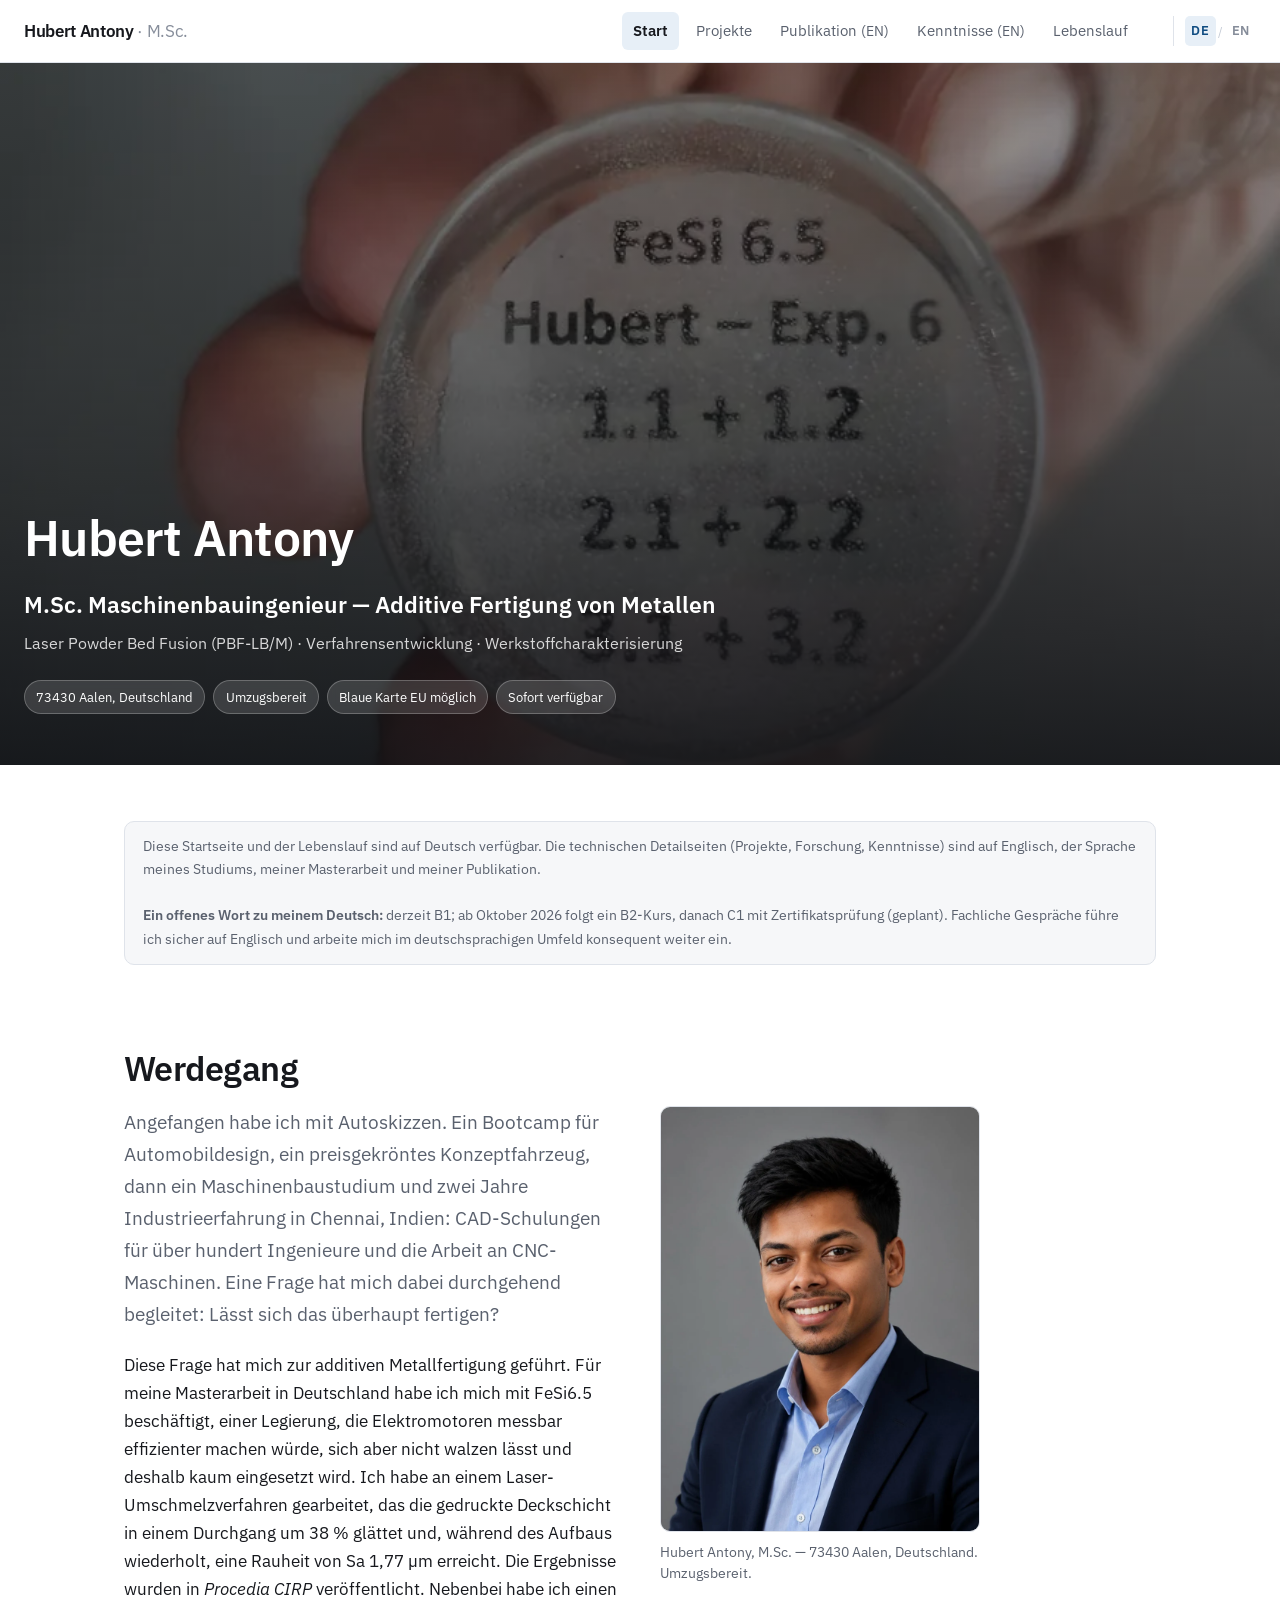
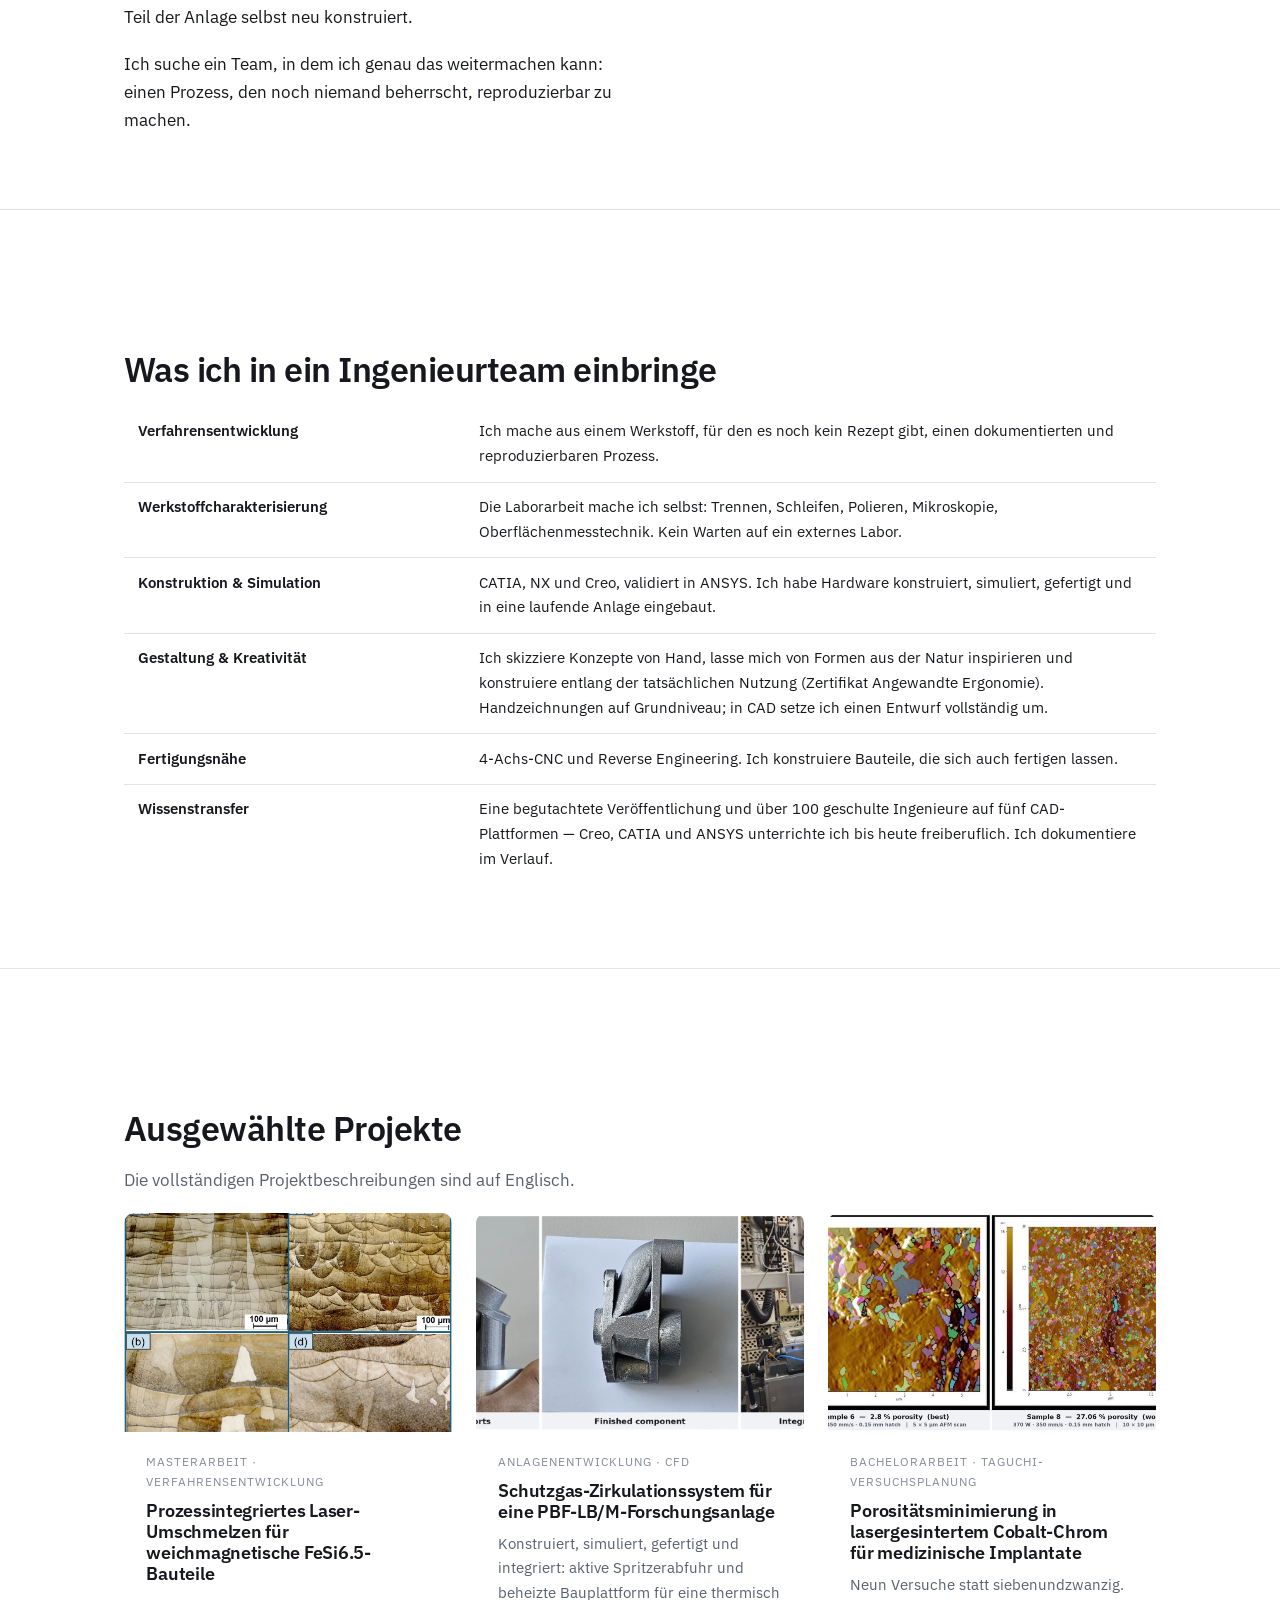
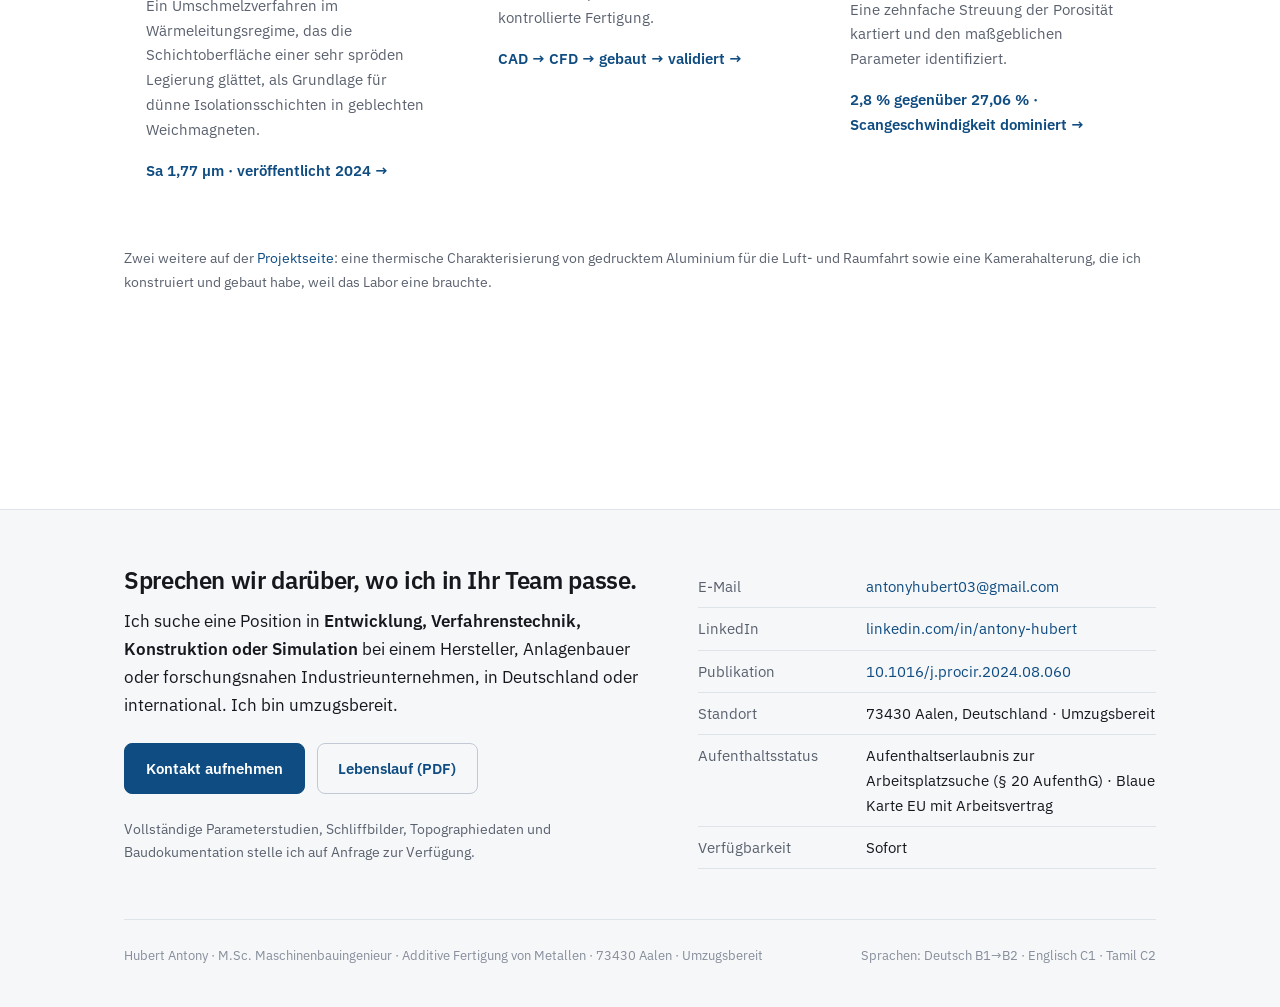
==== commit 45413326: "Add files via upload" ====
--- a/de/index.html
+++ b/de/index.html
@@ -10,7 +10,7 @@
 <link rel="canonical" href="https://ihubertt.github.io/antonyhubert.github.io/de/index.html">
 <meta property="og:url" content="https://ihubertt.github.io/antonyhubert.github.io/de/index.html">
 <meta property="og:title" content="Hubert Antony — Ingenieur für metallische additive Fertigung">
-<meta property="og:description" content="PBF-LB/M-Prozessentwicklung für weichmagnetische Legierungen. Rund 60 % geringere Rauheit bei 0,152 % Porosität. Veröffentlicht in Procedia CIRP (2024).">
+<meta property="og:description" content="PBF-LB/M-Prozessentwicklung für weichmagnetische Legierungen. Schichtrauheit in einem Umschmelzdurchgang um 38,3 % gesenkt, Sa 1,77 µm mit zyklischem Umschmelzen. Veröffentlicht in Procedia CIRP (2024).">
 <meta property="og:type" content="profile">
 <meta property="og:locale" content="de_DE">
 <meta property="og:image" content="https://ihubertt.github.io/antonyhubert.github.io/assets/img/hero.webp">
@@ -68,7 +68,6 @@
   "PTC Creo",
   "Design of Experiments",
   "Taguchi method",
-  "Minitab",
   "CNC machining"
  ],
  "knowsLanguage": [
@@ -154,7 +153,7 @@
       <div class="split">
       <div>
       <p class="lede">Angefangen habe ich mit Autoskizzen. Ein Bootcamp für Automobildesign, ein preisgekröntes Konzeptfahrzeug, dann ein Maschinenbaustudium und zwei Jahre Industrieerfahrung in Chennai, Indien: CAD-Schulungen für über hundert Ingenieure und die Arbeit an CNC-Maschinen. Eine Frage hat mich dabei durchgehend begleitet: Lässt sich das überhaupt fertigen?</p>
-      <p>Diese Frage hat mich zur additiven Metallfertigung geführt. Für meine Masterarbeit in Deutschland habe ich mich mit FeSi6.5 beschäftigt, einer Legierung, die Elektromotoren messbar effizienter machen würde, sich aber nicht walzen lässt und deshalb kaum eingesetzt wird. Ich habe ein Laserverfahren entwickelt, das gedruckte Bauteile rund 60 Prozent glatter macht und dabei die volle Dichte erhält. Dabei zeigte sich, dass sich über die Wiederholrate des Umschmelzens das Gefüge gezielt einstellen lässt. Die Ergebnisse wurden in <em>Procedia CIRP</em> veröffentlicht. Nebenbei habe ich einen Teil der Anlage selbst neu konstruiert.</p>
+      <p>Diese Frage hat mich zur additiven Metallfertigung geführt. Für meine Masterarbeit in Deutschland habe ich mich mit FeSi6.5 beschäftigt, einer Legierung, die Elektromotoren messbar effizienter machen würde, sich aber nicht walzen lässt und deshalb kaum eingesetzt wird. Ich habe an einem Laser-Umschmelzverfahren gearbeitet, das die gedruckte Deckschicht in einem Durchgang um 38 % glättet und, während des Aufbaus wiederholt, eine Rauheit von Sa 1,77 µm erreicht. Die Ergebnisse wurden in <em>Procedia CIRP</em> veröffentlicht. Nebenbei habe ich einen Teil der Anlage selbst neu konstruiert.</p>
       <p>Ich suche ein Team, in dem ich genau das weitermachen kann: einen Prozess, den noch niemand beherrscht, reproduzierbar zu machen.</p>
       </div>
       <figure class="portrait">
@@ -176,7 +175,7 @@
             <tr><td data-label="Bereich">Konstruktion &amp; Simulation</td><td data-label="Detail">CATIA, NX und Creo, validiert in ANSYS. Ich habe Hardware konstruiert, simuliert, gefertigt und in eine laufende Anlage eingebaut.</td></tr>
             <tr><td data-label="Bereich">Gestaltung &amp; Kreativität</td><td data-label="Detail">Ich skizziere Konzepte von Hand, lasse mich von Formen aus der Natur inspirieren und konstruiere entlang der tatsächlichen Nutzung (Zertifikat Angewandte Ergonomie). Handzeichnungen auf Grundniveau; in CAD setze ich einen Entwurf vollständig um.</td></tr>
             <tr><td data-label="Bereich">Fertigungsnähe</td><td data-label="Detail">4-Achs-CNC und Reverse Engineering. Ich konstruiere Bauteile, die sich auch fertigen lassen.</td></tr>
-            <tr><td data-label="Bereich">Wissenstransfer</td><td data-label="Detail">Eine begutachtete Veröffentlichung und über 100 geschulte Ingenieure auf fünf CAD-Plattformen. Ich dokumentiere im Verlauf.</td></tr>
+            <tr><td data-label="Bereich">Wissenstransfer</td><td data-label="Detail">Eine begutachtete Veröffentlichung und über 100 geschulte Ingenieure auf fünf CAD-Plattformen — Creo, CATIA und ANSYS unterrichte ich bis heute freiberuflich. Ich dokumentiere im Verlauf.</td></tr>
           </tbody>
         </table>
       </div>
@@ -193,8 +192,8 @@
           <div class="card-body">
             <p class="kicker">Masterarbeit · Verfahrensentwicklung</p>
             <h3>Prozessintegriertes Laser-Umschmelzen für weichmagnetische FeSi6.5-Bauteile</h3>
-            <p>Ein Umschmelzverfahren im Wärmeleitungsregime, das die Schichtoberfläche glättet und säulenförmige Körner in ein gleichachsiges Gefüge überführt, ohne die spröde Legierung weiter zu versprödern.</p>
-            <p class="metric">rund 60 % glatter · veröffentlicht 2024 →</p>
+            <p>Ein Umschmelzverfahren im Wärmeleitungsregime, das die Schichtoberfläche einer sehr spröden Legierung glättet, als Grundlage für dünne Isolationsschichten in geblechten Weichmagneten.</p>
+            <p class="metric">Sa 1,77 µm · veröffentlicht 2024 →</p>
           </div>
         </a>
         <a class="card card-link" href="projekte.html#gasflow">
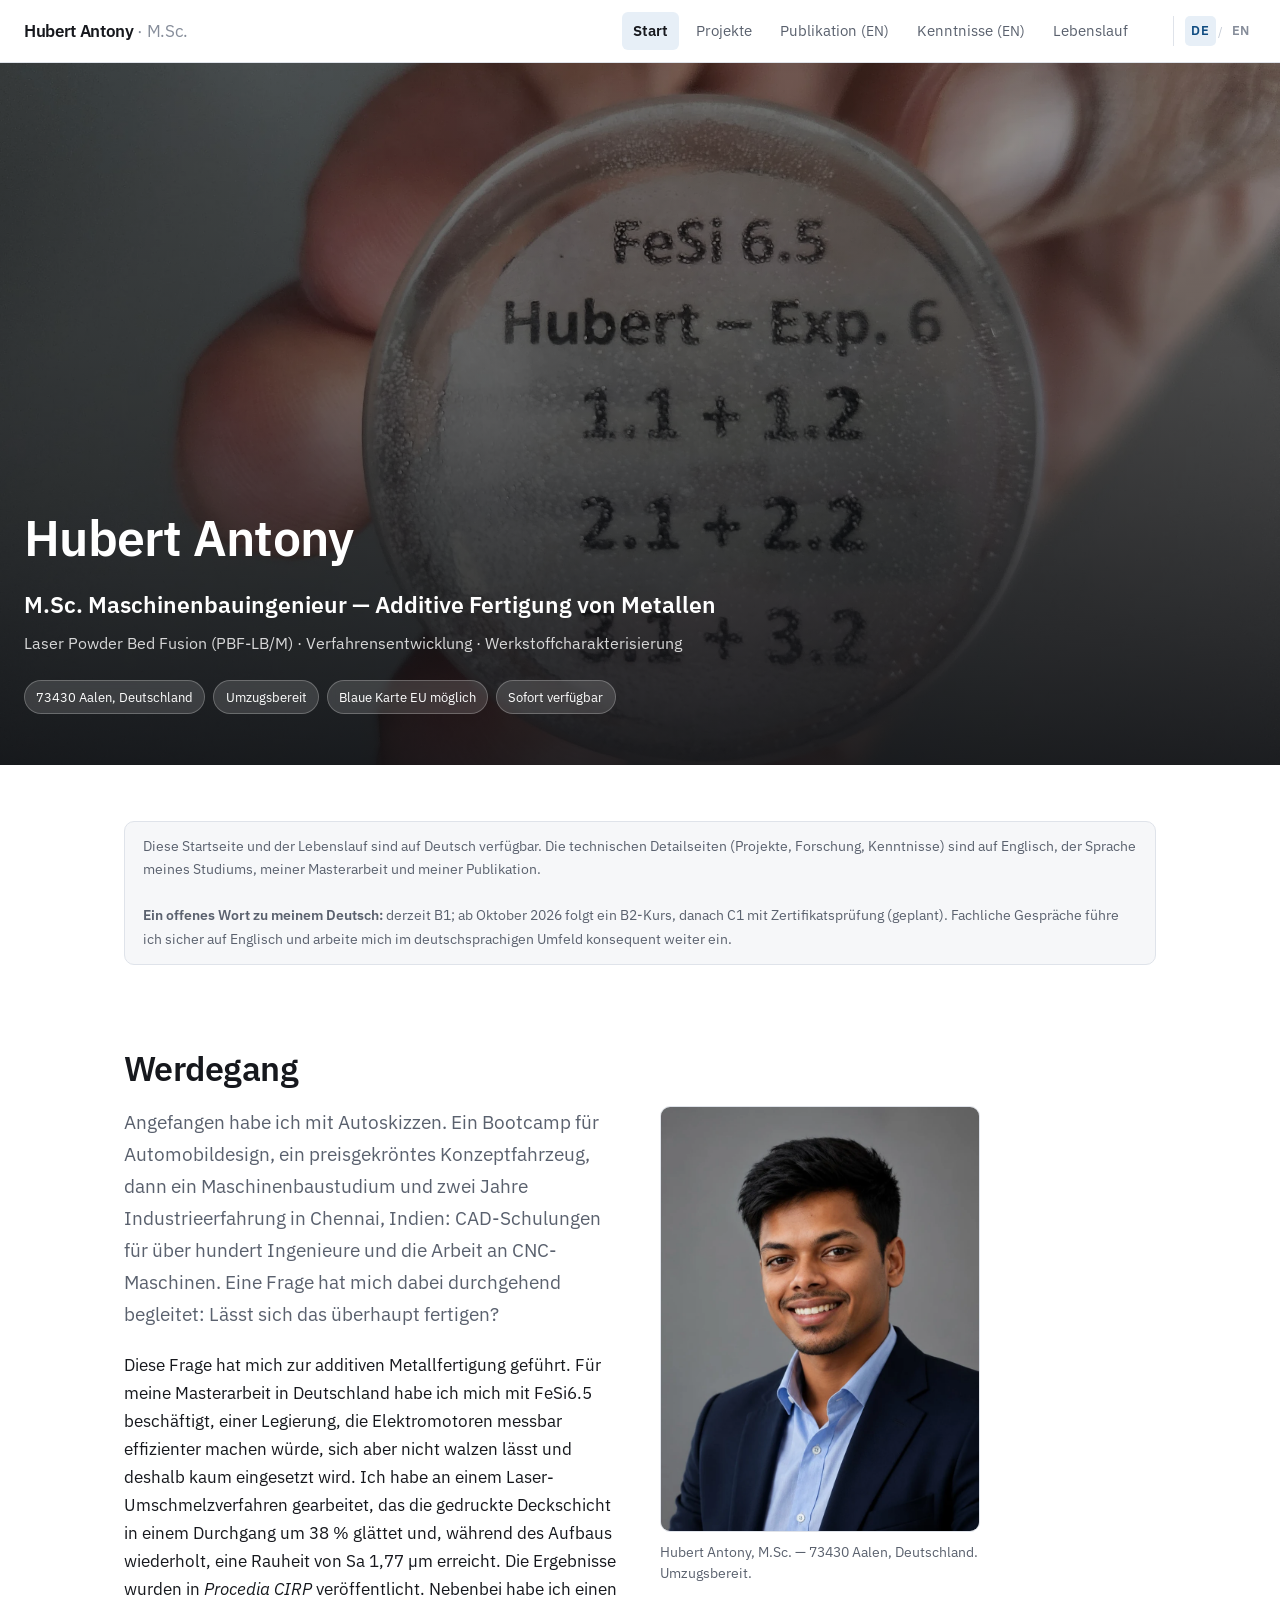
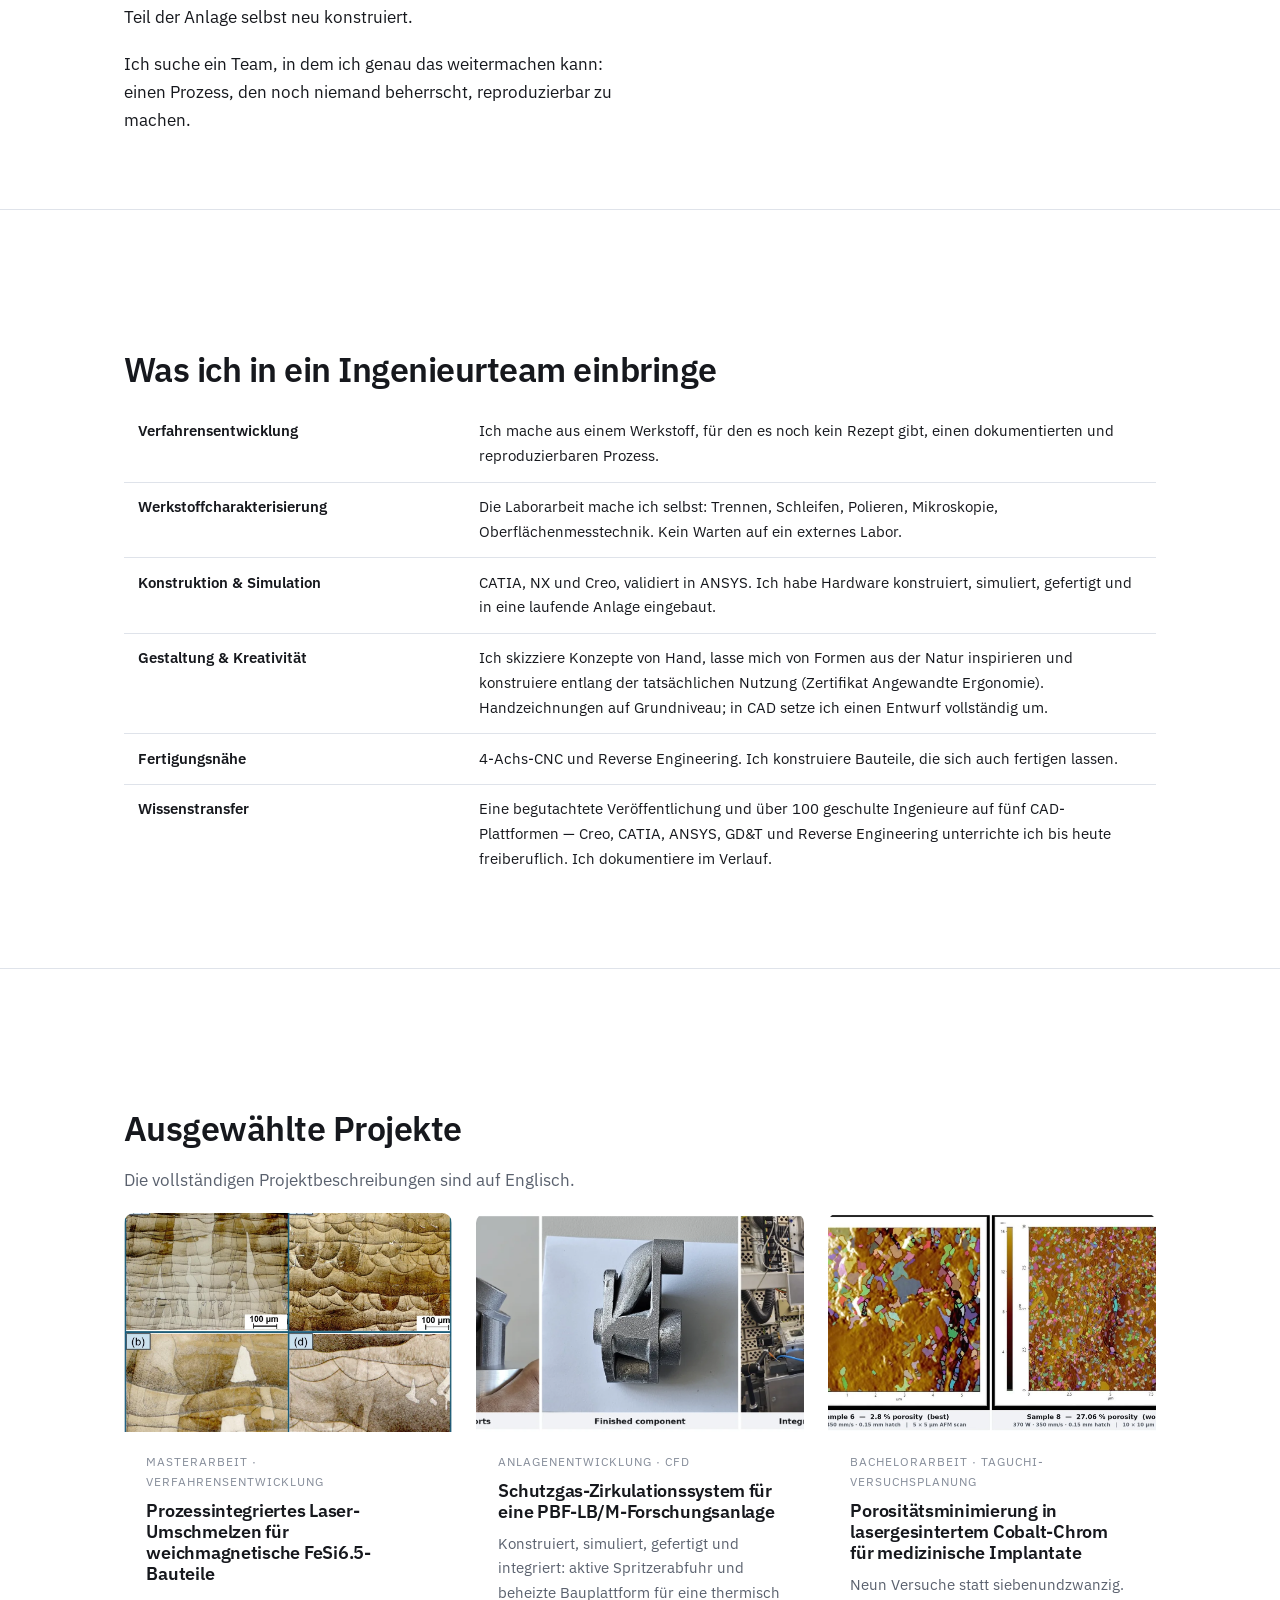
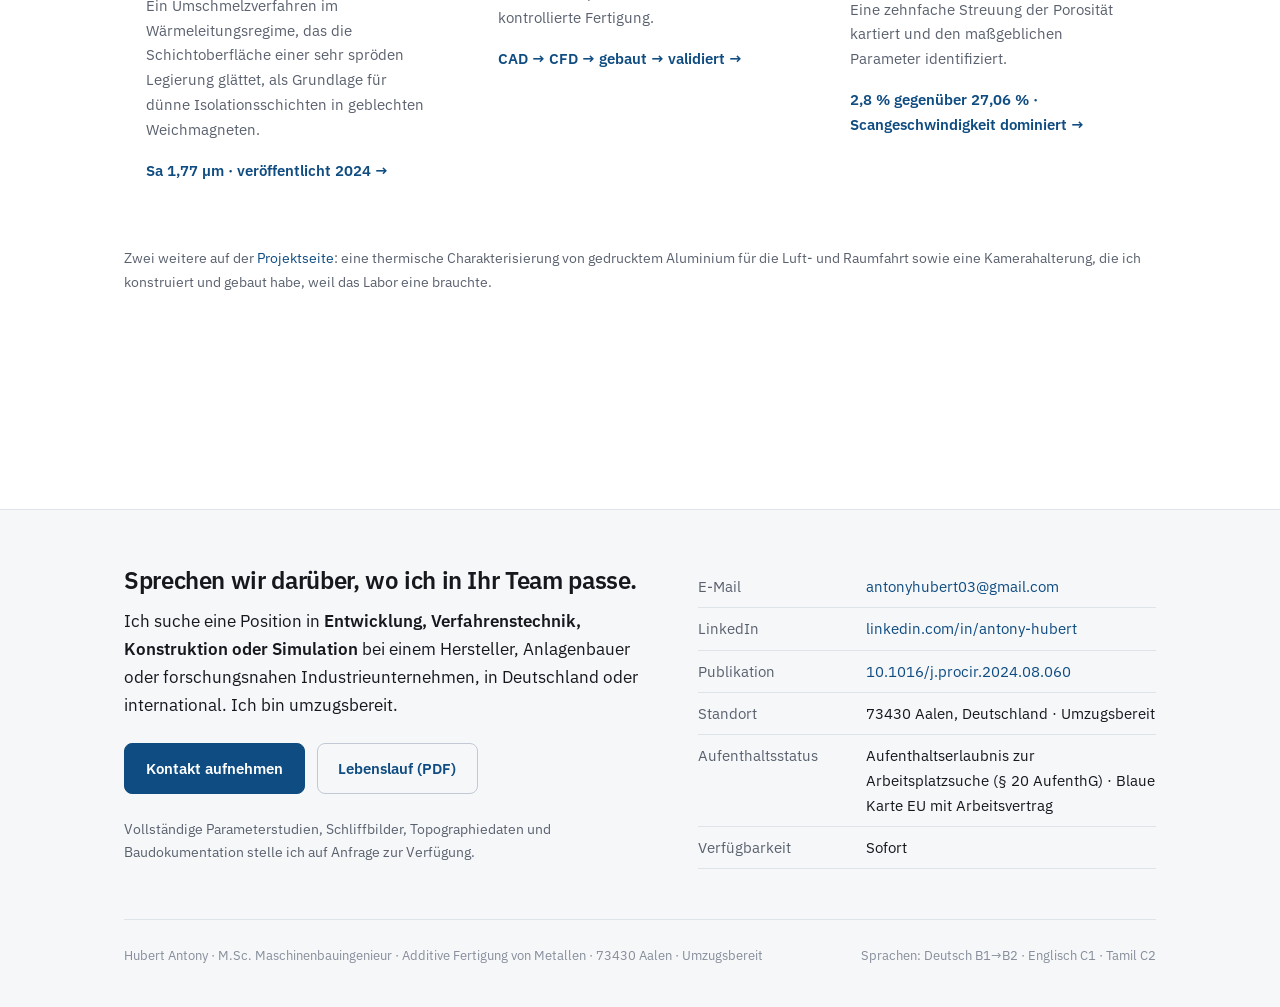
==== commit ed1c15b6: "Add files via upload" ====
--- a/de/index.html
+++ b/de/index.html
@@ -175,7 +175,7 @@
             <tr><td data-label="Bereich">Konstruktion &amp; Simulation</td><td data-label="Detail">CATIA, NX und Creo, validiert in ANSYS. Ich habe Hardware konstruiert, simuliert, gefertigt und in eine laufende Anlage eingebaut.</td></tr>
             <tr><td data-label="Bereich">Gestaltung &amp; Kreativität</td><td data-label="Detail">Ich skizziere Konzepte von Hand, lasse mich von Formen aus der Natur inspirieren und konstruiere entlang der tatsächlichen Nutzung (Zertifikat Angewandte Ergonomie). Handzeichnungen auf Grundniveau; in CAD setze ich einen Entwurf vollständig um.</td></tr>
             <tr><td data-label="Bereich">Fertigungsnähe</td><td data-label="Detail">4-Achs-CNC und Reverse Engineering. Ich konstruiere Bauteile, die sich auch fertigen lassen.</td></tr>
-            <tr><td data-label="Bereich">Wissenstransfer</td><td data-label="Detail">Eine begutachtete Veröffentlichung und über 100 geschulte Ingenieure auf fünf CAD-Plattformen — Creo, CATIA und ANSYS unterrichte ich bis heute freiberuflich. Ich dokumentiere im Verlauf.</td></tr>
+            <tr><td data-label="Bereich">Wissenstransfer</td><td data-label="Detail">Eine begutachtete Veröffentlichung und über 100 geschulte Ingenieure auf fünf CAD-Plattformen — Creo, CATIA, ANSYS, GD&amp;T und Reverse Engineering unterrichte ich bis heute freiberuflich. Ich dokumentiere im Verlauf.</td></tr>
           </tbody>
         </table>
       </div>
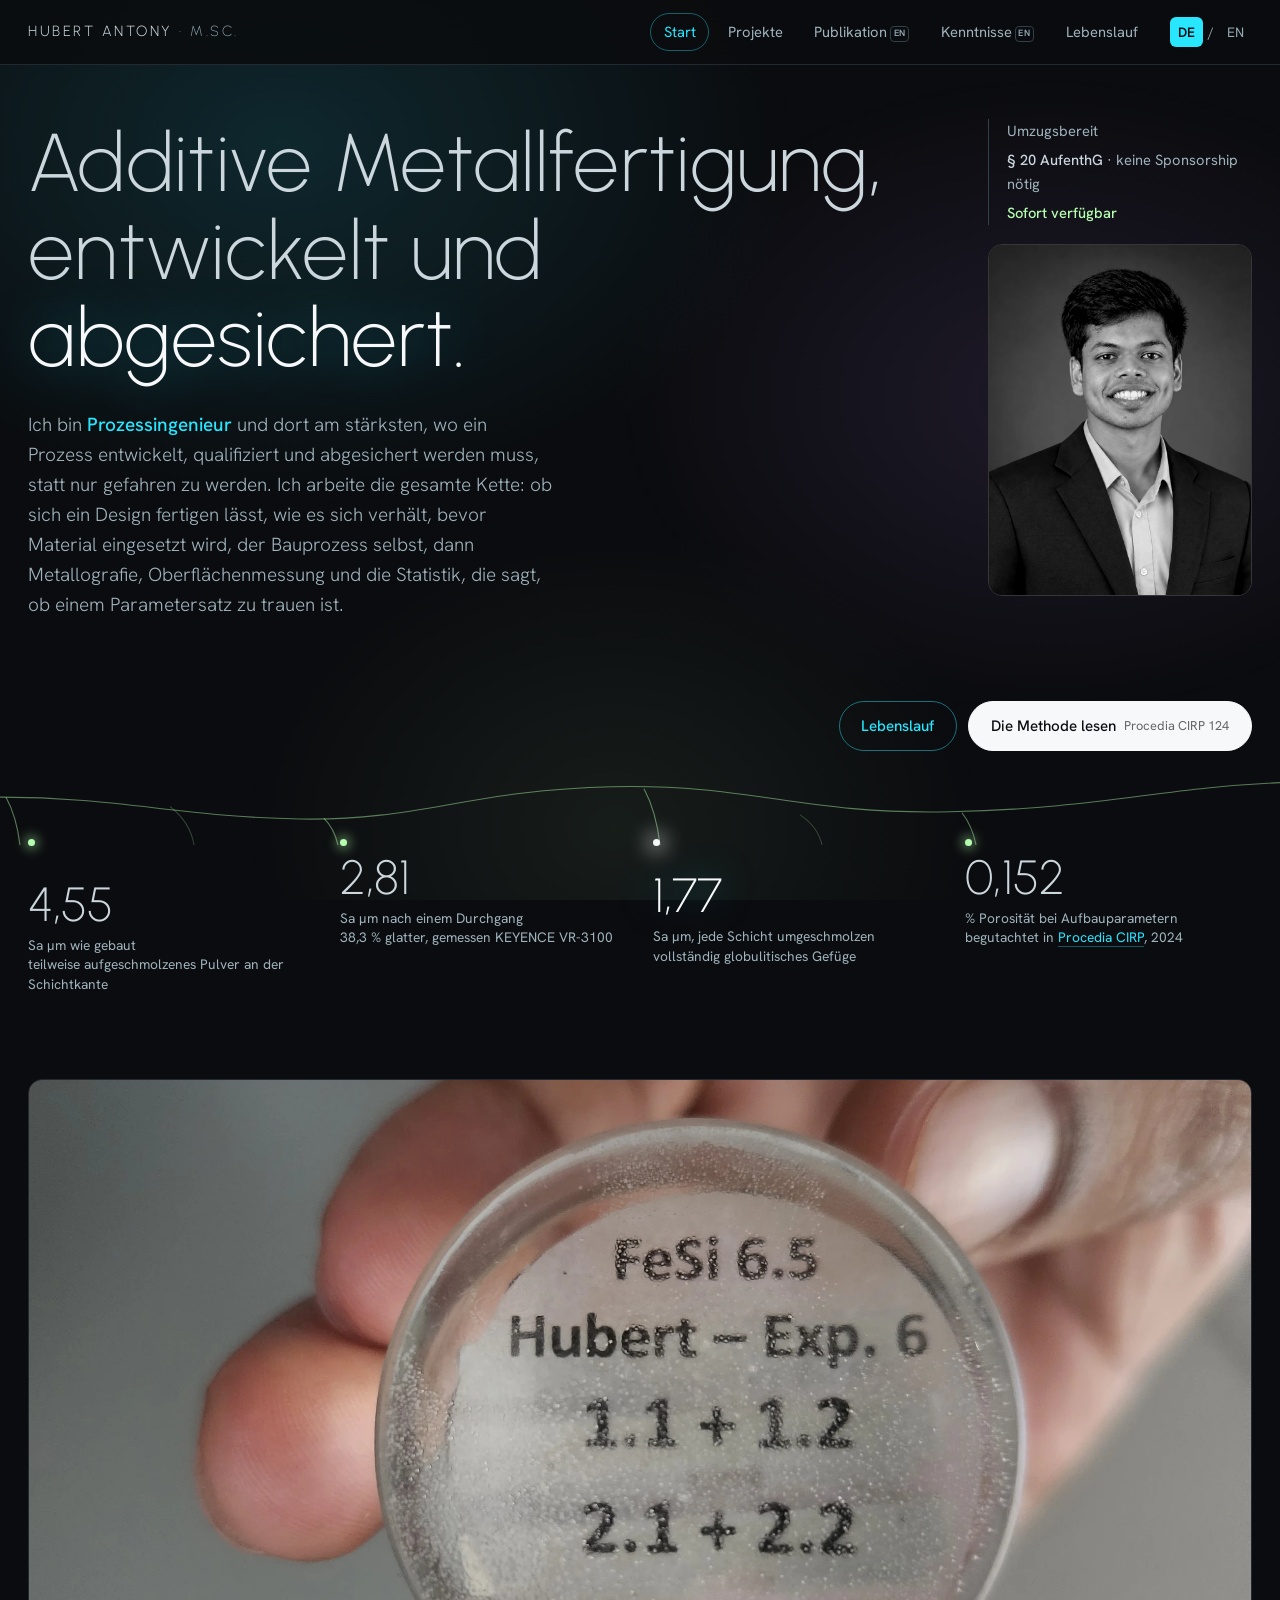
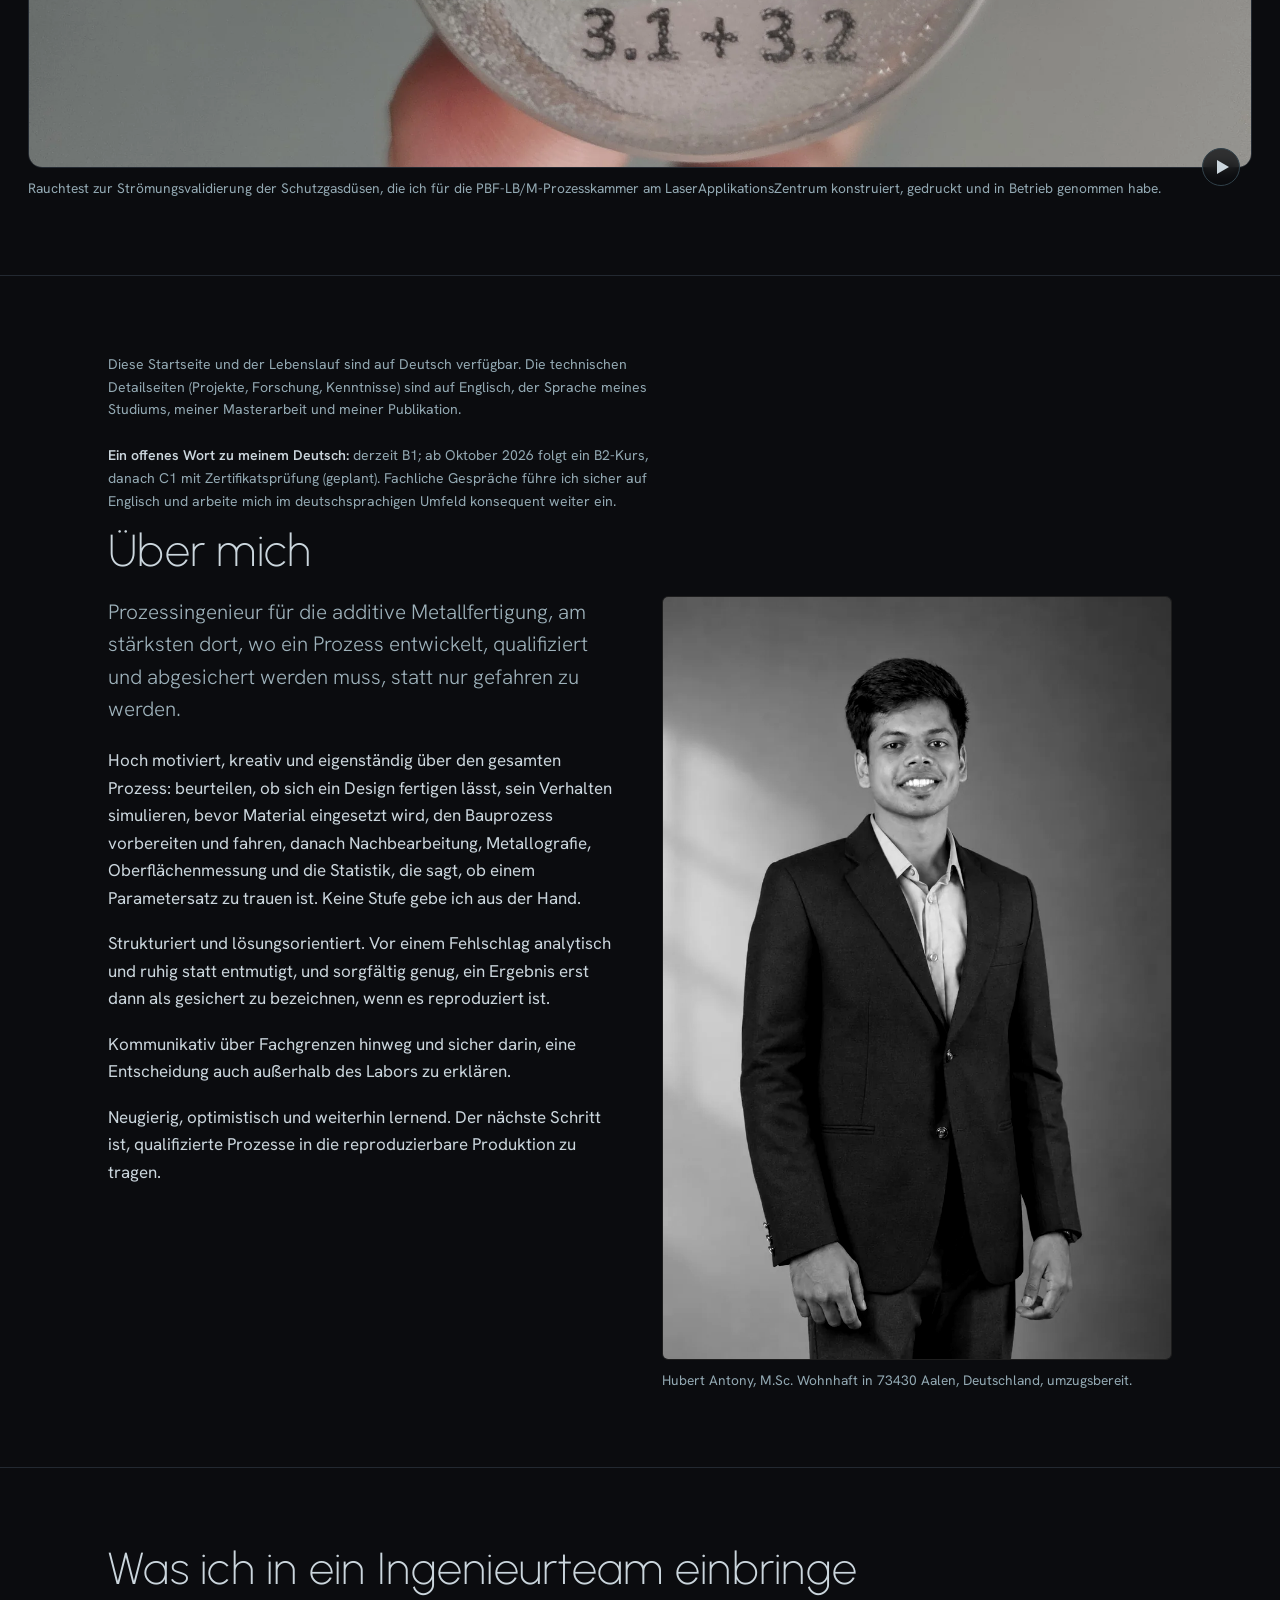
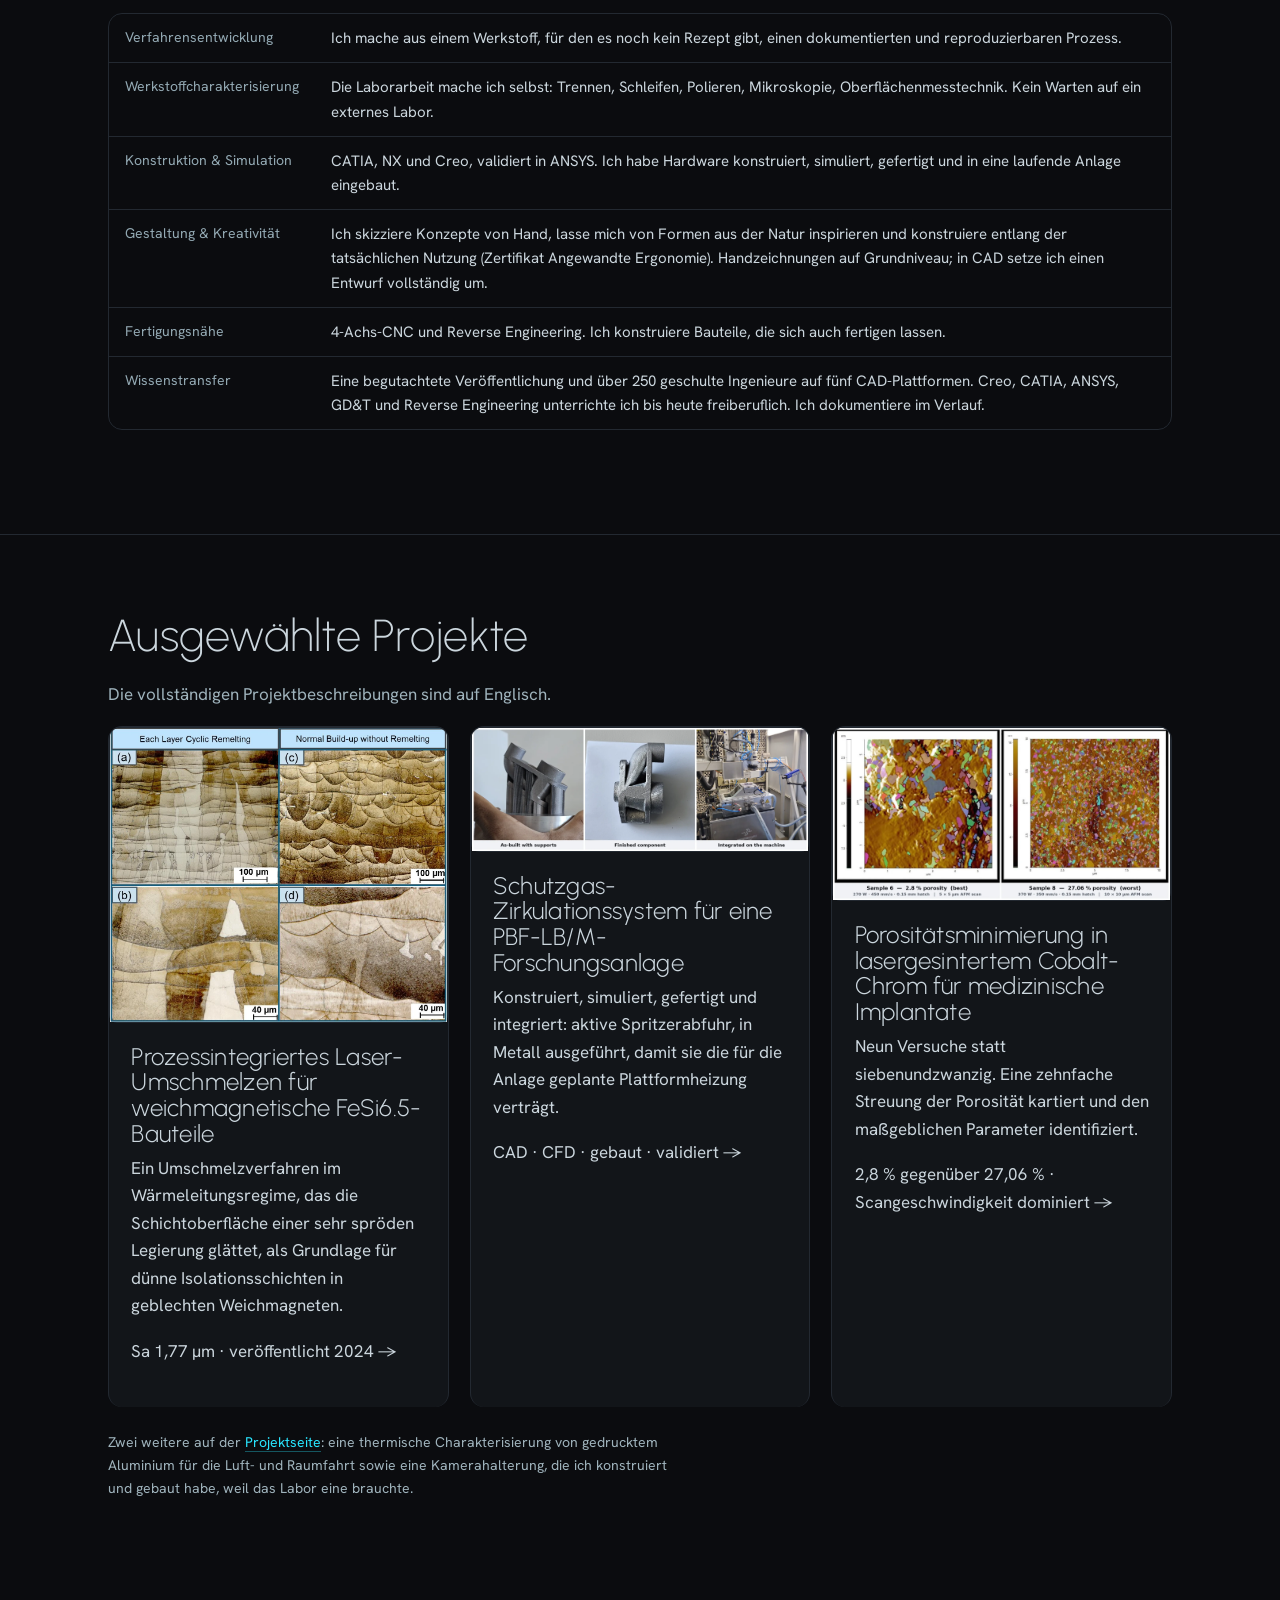
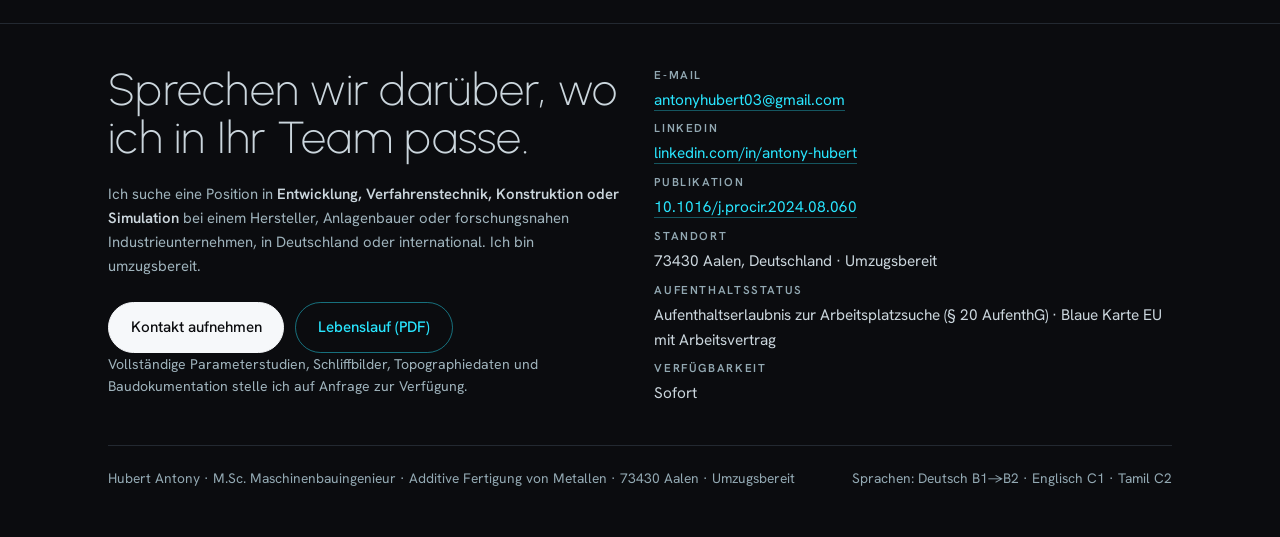
==== commit fefe4d6c: "Add files via upload" ====
--- a/de/index.html
+++ b/de/index.html
@@ -3,23 +3,30 @@
 <head>
 <meta charset="utf-8">
 <meta name="viewport" content="width=device-width, initial-scale=1">
-<title>Hubert Antony — M.Sc. Maschinenbauingenieur | Additive Fertigung</title>
+<title>Hubert Antony · M.Sc. Maschinenbauingenieur | Additive Fertigung</title>
 <meta name="description" content="M.Sc. Maschinenbauingenieur mit Schwerpunkt PBF-LB/M-Verfahrensentwicklung für weichmagnetische Legierungen. Begutachtete Veröffentlichung in Procedia CIRP. Aalen, Deutschland.">
 <link rel="alternate" hreflang="en" href="../index.html">
 <link rel="alternate" hreflang="de" href="index.html">
 <link rel="canonical" href="https://ihubertt.github.io/antonyhubert.github.io/de/index.html">
+<link rel="icon" href="../assets/icons/favicon.ico" sizes="any">
+<link rel="icon" type="image/png" sizes="32x32" href="../assets/icons/favicon-32.png">
+<link rel="icon" type="image/png" sizes="192x192" href="../assets/icons/icon-192.png">
+<link rel="apple-touch-icon" href="../assets/icons/apple-touch-icon.png">
 <meta property="og:url" content="https://ihubertt.github.io/antonyhubert.github.io/de/index.html">
-<meta property="og:title" content="Hubert Antony — Ingenieur für metallische additive Fertigung">
+<meta property="og:title" content="Hubert Antony · Ingenieur für metallische additive Fertigung">
 <meta property="og:description" content="PBF-LB/M-Prozessentwicklung für weichmagnetische Legierungen. Schichtrauheit in einem Umschmelzdurchgang um 38,3 % gesenkt, Sa 1,77 µm mit zyklischem Umschmelzen. Veröffentlicht in Procedia CIRP (2024).">
 <meta property="og:type" content="profile">
 <meta property="og:locale" content="de_DE">
-<meta property="og:image" content="https://ihubertt.github.io/antonyhubert.github.io/assets/img/hero.webp">
+<meta property="og:image" content="https://ihubertt.github.io/antonyhubert.github.io/assets/img/og-card.jpg">
+<meta property="og:image:width" content="1200">
+<meta property="og:image:height" content="630">
+<meta property="og:image:alt" content="Eine eingebettete FeSi6.5-Schliffprobe mit der Beschriftung Hubert, Exp. 6, zwischen Daumen und Finger">
 <meta name="twitter:card" content="summary_large_image">
 <link rel="preconnect" href="https://fonts.googleapis.com">
 <link rel="preconnect" href="https://fonts.gstatic.com" crossorigin>
-<link href="https://fonts.googleapis.com/css2?family=IBM+Plex+Sans:wght@400;600&display=swap" rel="stylesheet">
+<link href="https://fonts.googleapis.com/css2?family=Urbanist:wght@200;300;400&family=Hanken+Grotesk:wght@300;400;500;600&display=swap" rel="stylesheet">
 <script>document.documentElement.className+=" js";</script>
-<link rel="stylesheet" href="../css/style.css">
+<link rel="stylesheet" href="../css/style.css?v=17">
 <script type="application/ld+json">
 {
  "@context": "https://schema.org",
@@ -28,10 +35,10 @@
  "givenName": "Hubert",
  "familyName": "Antony",
  "honorificSuffix": "M.Sc.",
- "jobTitle": "Mechanical Engineer — Metal Additive Manufacturing",
+ "jobTitle": "Mechanical Engineer, Metal Additive Manufacturing",
  "description": "M.Sc. mechanical engineer specialising in Laser Powder Bed Fusion (PBF-LB/M) process development for soft magnetic and biomedical alloys.",
  "url": "https://ihubertt.github.io/antonyhubert.github.io/de/index.html",
- "image": "https://ihubertt.github.io/antonyhubert.github.io/assets/img/portrait-v2.webp",
+ "image": "https://ihubertt.github.io/antonyhubert.github.io/assets/img/portrait-v3.webp",
  "email": "mailto:antonyhubert03@gmail.com",
  "address": {
   "@type": "PostalAddress",
@@ -42,7 +49,7 @@
  "alumniOf": [
   {
    "@type": "CollegeOrUniversity",
-   "name": "Hochschule Aalen — Aalen University of Applied Sciences",
+   "name": "Hochschule Aalen (Aalen University of Applied Sciences)",
    "sameAs": "https://www.hs-aalen.de/"
   },
   {
@@ -106,14 +113,14 @@
   <div class="wrap-wide">
     <a class="brand" href="index.html">Hubert Antony <span>· M.Sc.</span></a>
     <nav class="nav" aria-label="Hauptnavigation">
-      <a href="index.html" aria-current="page">Start</a>
+      <a class="nav-home" href="index.html" aria-current="page">Start</a>
       <a href="projekte.html">Projekte</a>
-      <a href="../research.html">Publikation <span class="muted small">(EN)</span></a>
-      <a href="../expertise.html">Kenntnisse <span class="muted small">(EN)</span></a>
+      <a href="../research.html">Publikation<span class="en-tag" title="Seite auf Englisch">EN</span></a>
+      <a href="../expertise.html">Kenntnisse<span class="en-tag" title="Seite auf Englisch">EN</span></a>
       <a href="cv.html">Lebenslauf</a>
     </nav>
       <span class="lang">
-        <a href="index.html" hreflang="de" aria-current="true">DE</a><span class="sep">/</span><a href="../index.html" hreflang="en" title="This page in English">EN</a>
+        <a href="index.html" hreflang="de" aria-current="true">DE</a><span class="lang-sep">/</span><a href="../index.html" hreflang="en" title="This page in English">EN</a>
       </span>
   </div>
 </header>
@@ -121,44 +128,71 @@
 <main id="main">
 
   <section class="hero">
-    <div class="hero-media">
-      <picture>
-        <source media="(max-width: 700px)" srcset="../assets/img/hero-mobile.webp">
-        <img fetchpriority="high" src="../assets/img/hero.webp" alt="Metallographische Probe, beschriftet mit FeSi 6.5, Hubert Exp. 6" width="2400" height="1350">
-      </picture>
-      <video autoplay muted loop playsinline poster="../assets/img/hero.webp"
-             aria-label="Rauchtest zur Strömungsvalidierung der 3D-gedruckten Schutzgasdüsen">
-        <source src="../assets/video/hero.mp4" type="video/mp4">
-      </video>
-    </div>
-    <div class="hero-inner">
-      <div class="wrap-wide">
-        <h1>Hubert Antony</h1>
-        <p class="role">M.Sc. Maschinenbauingenieur — Additive Fertigung von Metallen</p>
-        <p class="sub">Laser Powder Bed Fusion (PBF-LB/M) · Verfahrensentwicklung · Werkstoffcharakterisierung</p>
-        <div class="meta">
-          <span class="badge">73430 Aalen, Deutschland</span>
-          <span class="badge">Umzugsbereit</span>
-          <span class="badge">Blaue Karte EU möglich</span>
-          <span class="badge">Sofort verfügbar</span>
+    <div class="wrap-wide hero-inner">
+      <div class="hero-text">
+        <h1>Additive Metallfertigung,<br>entwickelt und <em>abgesichert.</em></h1>
+        <p class="pitch">Ich bin <strong>Prozessingenieur</strong> und dort am st&auml;rksten, wo ein Prozess entwickelt, qualifiziert und abgesichert werden muss, statt nur gefahren zu werden. Ich arbeite die gesamte Kette: ob sich ein Design fertigen l&auml;sst, wie es sich verh&auml;lt, bevor Material eingesetzt wird, der Bauprozess selbst, dann Metallografie, Oberfl&auml;chenmessung und die Statistik, die sagt, ob einem Parametersatz zu trauen ist.</p>
+      </div>
+      <div class="hero-side">
+        <ul class="status">
+          <li>Umzugsbereit</li>
+          <li><strong>&sect; 20 AufenthG</strong> &middot; keine Sponsorship n&ouml;tig</li>
+          <li class="lit">Sofort verf&uuml;gbar</li>
+        </ul>
+        <div class="hero-media">
+          <img fetchpriority="high" src="../assets/img/portrait-v3.webp" alt="Portr&auml;tfoto von Hubert Antony" width="840" height="1120">
         </div>
       </div>
+        <div class="btn-row">
+          <a class="btn" href="../research.html">Die Methode lesen <span class="btn-sub">Procedia CIRP 124</span></a>
+          <a class="btn ghost" href="cv.html">Lebenslauf</a>
+        </div>
+    </div>
+  </section>
+
+  <section class="proof wrap-wide" aria-label="Kernergebnisse">
+      <svg class="filament" viewBox="0 0 1280 150" preserveAspectRatio="none" aria-hidden="true" focusable="false">
+        <path d="M0 58 C 120 58 180 96 300 100 S 470 44 612 38 S 800 92 950 86 S 1160 40 1280 30"/>
+        <path d="M6 58 C 14 86 18 118 20 150"/>
+        <path d="M324 99 C 332 114 336 134 338 150"/>
+        <path d="M644 42 C 654 78 658 116 660 150"/>
+        <path d="M962 88 C 970 108 974 130 976 150"/>
+        <path class="twig" d="M170 76 C 186 100 192 126 194 150"/>
+        <path class="twig" d="M800 92 C 814 110 820 132 822 150"/>
+      </svg>
+      <div class="proof-item"><span class="n">4,55</span><span class="l">Sa&nbsp;µm wie gebaut<br>teilweise aufgeschmolzenes Pulver an der Schichtkante</span></div>
+      <div class="proof-item"><span class="n">2,81</span><span class="l">Sa&nbsp;µm nach einem Durchgang<br>38,3&nbsp;% glatter, gemessen KEYENCE VR-3100</span></div>
+      <div class="proof-item bloom"><span class="n">1,77</span><span class="l">Sa&nbsp;µm, jede Schicht umgeschmolzen<br>vollst&auml;ndig globulitisches Gef&uuml;ge</span></div>
+      <div class="proof-item"><span class="n">0,152</span><span class="l">% Porosit&auml;t bei Aufbauparametern<br>begutachtet in <a href="https://doi.org/10.1016/j.procir.2024.08.060"><em>Procedia CIRP</em></a>, 2024</span></div>
+    </section>
+
+  <section class="section reveal">
+    <div class="wrap-wide">
+      <figure class="bleed">
+        <video autoplay muted loop playsinline poster="../assets/img/hero.webp"
+               aria-label="Rauchtest zur Str&ouml;mungsvalidierung der 3D-gedruckten Schutzgasd&uuml;sen">
+          <source src="../assets/video/hero.mp4?v=17" type="video/mp4">
+        </video>
+        <figcaption>Rauchtest zur Str&ouml;mungsvalidierung der Schutzgasd&uuml;sen, die ich f&uuml;r die PBF-LB/M-Prozesskammer am LaserApplikationsZentrum konstruiert, gedruckt und in Betrieb genommen habe.</figcaption>
+      </figure>
     </div>
   </section>
 
   <section class="section">
     <div class="wrap">
       <p class="lang-note">Diese Startseite und der Lebenslauf sind auf Deutsch verfügbar. Die technischen Detailseiten (Projekte, Forschung, Kenntnisse) sind auf Englisch, der Sprache meines Studiums, meiner Masterarbeit und meiner Publikation.<br><br><strong>Ein offenes Wort zu meinem Deutsch:</strong> derzeit B1; ab Oktober 2026 folgt ein B2-Kurs, danach C1 mit Zertifikatsprüfung (geplant). Fachliche Gespräche führe ich sicher auf Englisch und arbeite mich im deutschsprachigen Umfeld konsequent weiter ein.</p>
-      <h2>Werdegang</h2>
+      <h2>Über mich</h2>
       <div class="split">
       <div>
-      <p class="lede">Angefangen habe ich mit Autoskizzen. Ein Bootcamp für Automobildesign, ein preisgekröntes Konzeptfahrzeug, dann ein Maschinenbaustudium und zwei Jahre Industrieerfahrung in Chennai, Indien: CAD-Schulungen für über hundert Ingenieure und die Arbeit an CNC-Maschinen. Eine Frage hat mich dabei durchgehend begleitet: Lässt sich das überhaupt fertigen?</p>
-      <p>Diese Frage hat mich zur additiven Metallfertigung geführt. Für meine Masterarbeit in Deutschland habe ich mich mit FeSi6.5 beschäftigt, einer Legierung, die Elektromotoren messbar effizienter machen würde, sich aber nicht walzen lässt und deshalb kaum eingesetzt wird. Ich habe an einem Laser-Umschmelzverfahren gearbeitet, das die gedruckte Deckschicht in einem Durchgang um 38 % glättet und, während des Aufbaus wiederholt, eine Rauheit von Sa 1,77 µm erreicht. Die Ergebnisse wurden in <em>Procedia CIRP</em> veröffentlicht. Nebenbei habe ich einen Teil der Anlage selbst neu konstruiert.</p>
-      <p>Ich suche ein Team, in dem ich genau das weitermachen kann: einen Prozess, den noch niemand beherrscht, reproduzierbar zu machen.</p>
+      <p class="lede">Prozessingenieur für die additive Metallfertigung, am stärksten dort, wo ein Prozess entwickelt, qualifiziert und abgesichert werden muss, statt nur gefahren zu werden.</p>
+      <p>Hoch motiviert, kreativ und eigenständig über den gesamten Prozess: beurteilen, ob sich ein Design fertigen lässt, sein Verhalten simulieren, bevor Material eingesetzt wird, den Bauprozess vorbereiten und fahren, danach Nachbearbeitung, Metallografie, Oberflächenmessung und die Statistik, die sagt, ob einem Parametersatz zu trauen ist. Keine Stufe gebe ich aus der Hand.</p>
+      <p>Strukturiert und lösungsorientiert. Vor einem Fehlschlag analytisch und ruhig statt entmutigt, und sorgfältig genug, ein Ergebnis erst dann als gesichert zu bezeichnen, wenn es reproduziert ist.</p>
+      <p>Kommunikativ über Fachgrenzen hinweg und sicher darin, eine Entscheidung auch außerhalb des Labors zu erklären.</p>
+      <p>Neugierig, optimistisch und weiterhin lernend. Der nächste Schritt ist, qualifizierte Prozesse in die reproduzierbare Produktion zu tragen.</p>
       </div>
       <figure class="portrait">
-        <img loading="lazy" decoding="async" src="../assets/img/portrait-v2.webp" alt="Porträtfoto von Hubert Antony" width="840" height="1120">
-        <figcaption>Hubert Antony, M.Sc. — 73430 Aalen, Deutschland. Umzugsbereit.</figcaption>
+        <img loading="lazy" decoding="async" src="../assets/img/portrait-full.webp" alt="Ganzkörper-Porträtfoto von Hubert Antony" width="840" height="1260">
+        <figcaption>Hubert Antony, M.Sc. Wohnhaft in 73430 Aalen, Deutschland, umzugsbereit.</figcaption>
       </figure>
       </div>
     </div>
@@ -175,7 +209,7 @@
             <tr><td data-label="Bereich">Konstruktion &amp; Simulation</td><td data-label="Detail">CATIA, NX und Creo, validiert in ANSYS. Ich habe Hardware konstruiert, simuliert, gefertigt und in eine laufende Anlage eingebaut.</td></tr>
             <tr><td data-label="Bereich">Gestaltung &amp; Kreativität</td><td data-label="Detail">Ich skizziere Konzepte von Hand, lasse mich von Formen aus der Natur inspirieren und konstruiere entlang der tatsächlichen Nutzung (Zertifikat Angewandte Ergonomie). Handzeichnungen auf Grundniveau; in CAD setze ich einen Entwurf vollständig um.</td></tr>
             <tr><td data-label="Bereich">Fertigungsnähe</td><td data-label="Detail">4-Achs-CNC und Reverse Engineering. Ich konstruiere Bauteile, die sich auch fertigen lassen.</td></tr>
-            <tr><td data-label="Bereich">Wissenstransfer</td><td data-label="Detail">Eine begutachtete Veröffentlichung und über 100 geschulte Ingenieure auf fünf CAD-Plattformen — Creo, CATIA, ANSYS, GD&amp;T und Reverse Engineering unterrichte ich bis heute freiberuflich. Ich dokumentiere im Verlauf.</td></tr>
+            <tr><td data-label="Bereich">Wissenstransfer</td><td data-label="Detail">Eine begutachtete Veröffentlichung und über 250 geschulte Ingenieure auf fünf CAD-Plattformen. Creo, CATIA, ANSYS, GD&amp;T und Reverse Engineering unterrichte ich bis heute freiberuflich. Ich dokumentiere im Verlauf.</td></tr>
           </tbody>
         </table>
       </div>
@@ -190,7 +224,6 @@
         <a class="card card-link" href="projekte.html#fesi">
           <div class="thumb"><img loading="lazy" decoding="async" src="../assets/img/fig-03.webp" alt="Geätzte Querschliffe im Vergleich" width="1130" height="985"></div>
           <div class="card-body">
-            <p class="kicker">Masterarbeit · Verfahrensentwicklung</p>
             <h3>Prozessintegriertes Laser-Umschmelzen für weichmagnetische FeSi6.5-Bauteile</h3>
             <p>Ein Umschmelzverfahren im Wärmeleitungsregime, das die Schichtoberfläche einer sehr spröden Legierung glättet, als Grundlage für dünne Isolationsschichten in geblechten Weichmagneten.</p>
             <p class="metric">Sa 1,77 µm · veröffentlicht 2024 →</p>
@@ -199,16 +232,14 @@
         <a class="card card-link" href="projekte.html#gasflow">
           <div class="thumb"><img loading="lazy" decoding="async" src="../assets/img/fig-08.webp" alt="Schutzgaskomponente, gefertigt und eingebaut" width="1700" height="619"></div>
           <div class="card-body">
-            <p class="kicker">Anlagenentwicklung · CFD</p>
             <h3>Schutzgas-Zirkulationssystem für eine PBF-LB/M-Forschungsanlage</h3>
-            <p>Konstruiert, simuliert, gefertigt und integriert: aktive Spritzerabfuhr und beheizte Bauplattform für eine thermisch kontrollierte Fertigung.</p>
-            <p class="metric">CAD → CFD → gebaut → validiert →</p>
+            <p>Konstruiert, simuliert, gefertigt und integriert: aktive Spritzerabfuhr, in Metall ausgeführt, damit sie die für die Anlage geplante Plattformheizung verträgt.</p>
+            <p class="metric">CAD · CFD · gebaut · validiert →</p>
           </div>
         </a>
         <a class="card card-link" href="projekte.html#cocr">
           <div class="thumb"><img loading="lazy" decoding="async" src="../assets/img/fig-05.webp" alt="AFM-Aufnahmen der Porenverteilung" width="1700" height="868"></div>
           <div class="card-body">
-            <p class="kicker">Bachelorarbeit · Taguchi-Versuchsplanung</p>
             <h3>Porositätsminimierung in lasergesintertem Cobalt-Chrom für medizinische Implantate</h3>
             <p>Neun Versuche statt siebenundzwanzig. Eine zehnfache Streuung der Porosität kartiert und den maßgeblichen Parameter identifiziert.</p>
             <p class="metric">2,8 % gegenüber 27,06 % · Scangeschwindigkeit dominiert →</p>
@@ -229,7 +260,7 @@
         <p>Ich suche eine Position in <strong>Entwicklung, Verfahrenstechnik, Konstruktion oder Simulation</strong> bei einem Hersteller, Anlagenbauer oder forschungsnahen Industrieunternehmen, in Deutschland oder international. Ich bin umzugsbereit.</p>
         <div class="btn-row">
           <a class="btn" href="mailto:antonyhubert03@gmail.com">Kontakt aufnehmen</a>
-          <a class="btn ghost" href="../assets/Hubert_Antony_Lebenslauf_2026.pdf">Lebenslauf (PDF)</a>
+          <a class="btn ghost" href="../assets/Hubert_Antony_Lebenslauf_2026.pdf?v=17">Lebenslauf (PDF)</a>
         </div>
         <p class="small muted">Vollständige Parameterstudien, Schliffbilder, Topographiedaten und Baudokumentation stelle ich auf Anfrage zur Verfügung.</p>
       </div>
@@ -251,6 +282,6 @@
   </div>
 </footer>
 
-<script src="../js/site.js"></script>
+<script src="../js/site.js?v=17"></script>
 </body>
 </html>
--- a/css/style.css
+++ b/css/style.css
@@ -1,560 +1,565 @@
-/* ==========================================================================
-   Antony Hubert — Engineering Portfolio
-   One stylesheet, all five pages. No framework, no build step.
-   ========================================================================== */
+/* ============================================================
+   Hubert Antony — luminescent understory
+   A dark ground that lights only where energy went.
+   ============================================================ */
 
 :root {
-  --bg:            #ffffff;
-  --bg-alt:        #f6f7f9;
-  --bg-sunken:     #eef0f4;
-  --text:          #16181d;
-  --text-muted:    #5a616e;
-  --text-faint:    #868d9a;
-  --accent:        #0f4c81;
-  --accent-soft:   #e7eff7;
-  --border:        #dfe3ea;
-  --border-strong: #c3c9d4;
-  --shadow:        0 1px 2px rgba(16,24,40,.05), 0 8px 24px -12px rgba(16,24,40,.16);
-  --radius:        10px;
-  --maxw:          1080px;
-  --maxw-wide:     1320px;
-}
-
-@media (prefers-color-scheme: dark) {
-  :root {
-    --bg:            #101216;
-    --bg-alt:        #171a20;
-    --bg-sunken:     #1d2128;
-    --text:          #e8eaee;
-    --text-muted:    #a2aab8;
-    --text-faint:    #7b8494;
-    --accent:        #7fb3e8;
-    --accent-soft:   #17293c;
-    --border:        #282d36;
-    --border-strong: #3a414d;
-    --shadow:        0 1px 2px rgba(0,0,0,.4), 0 8px 24px -12px rgba(0,0,0,.6);
-  }
-}
+  /* ground and surfaces */
+  --loam:        #0B0C0F;
+  --veil:        #1A1D23;
+  --mire:        #0E2A2E;
+  /* light */
+  --cyan:        #29E6FF;
+  --lilac:       #B98CFF;
+  --root:        #B6FFB0;
+  --bloom:       #F6F8FA;
+  /* text, tinted from the ground's hue — never grey */
+  --text:        #CBD6DD;
+  --text-mid:    #9FB3BC;
+  --text-dim:    #93A9B3;
+  --line:        #232931;
+  --line-lit:    #31414A;
+
+  --radius:      14px;
+  --maxw:        1120px;
+  --maxw-wide:   1340px;
+  --ease:        cubic-bezier(.22,.61,.36,1);
+}
+
+/* The world is an understory at nightfall: there is no light rendition of it.
+   A visitor who prefers light still gets AA contrast — every text colour below
+   is measured against the loam, not softened toward it. */
 
 *, *::before, *::after { box-sizing: border-box; }
 
-html { -webkit-text-size-adjust: 100%; scroll-behavior: smooth; }
-
+html { scrollbar-color: var(--line-lit) var(--loam); }
 body {
   margin: 0;
-  background: var(--bg);
+  background: var(--loam);
   color: var(--text);
-  font-family: "IBM Plex Sans", -apple-system, BlinkMacSystemFont, "Segoe UI", Roboto, Helvetica, Arial, sans-serif;
+  font-family: "Hanken Grotesk", system-ui, -apple-system, Segoe UI, Roboto, sans-serif;
+  font-weight: 400;
   font-size: 17px;
-  font-weight: 400;
-  line-height: 1.65;
+  line-height: 1.62;
   -webkit-font-smoothing: antialiased;
-  overflow-x: hidden;
-}
-
-@media (max-width: 640px) { body { font-size: 16px; } }
-
-/* ---------- Typography ---------- */
-
-h1, h2, h3, h4 { font-weight: 600; line-height: 1.2; margin: 0 0 .5em; letter-spacing: -.015em; }
-h1 { font-size: clamp(2rem, 5vw, 3.1rem); }
-h2 { font-size: clamp(1.5rem, 3.2vw, 2.1rem); margin-top: 2.5em; }
-h3 { font-size: clamp(1.15rem, 2.2vw, 1.4rem); margin-top: 2em; }
-h4 { font-size: 1.02rem; margin-top: 1.6em; color: var(--text-muted); text-transform: uppercase; letter-spacing: .07em; font-size: .82rem; }
-p  { margin: 0 0 1.1em; }
-strong { font-weight: 600; }
-
-a { color: var(--accent); text-decoration: none; border-bottom: 1px solid transparent; transition: border-color .15s; }
-a:hover { border-bottom-color: currentColor; }
-a:focus-visible, button:focus-visible { outline: 2px solid var(--accent); outline-offset: 3px; border-radius: 3px; }
-
-.lede { font-size: 1.14em; color: var(--text-muted); }
-.muted { color: var(--text-muted); }
+  text-rendering: optimizeLegibility;
+}
+
+/* The light fields: the ground is lit where energy was placed. */
+body::before {
+  content: ""; position: fixed; inset: 0; z-index: -1; pointer-events: none;
+  background:
+    radial-gradient(760px 540px at 22% 16%, color-mix(in oklab, var(--cyan) 13%, transparent), transparent 68%),
+    radial-gradient(620px 460px at 82% 44%, color-mix(in oklab, var(--lilac) 11%, transparent), transparent 70%),
+    radial-gradient(520px 420px at 48% 92%, color-mix(in oklab, var(--root)  7%, transparent), transparent 72%);
+}
+
+/* ---- browser surfaces: the parts not drawn still carry the design ---- */
+::selection { background: color-mix(in oklab, var(--cyan) 32%, transparent); color: var(--bloom); }
+::-webkit-scrollbar { width: 11px; height: 11px; }
+::-webkit-scrollbar-track { background: var(--loam); }
+::-webkit-scrollbar-thumb { background: var(--line-lit); border-radius: 99px; border: 3px solid var(--loam); }
+::-webkit-scrollbar-thumb:hover { background: var(--cyan); }
+:root { accent-color: var(--cyan); caret-color: var(--cyan); }
+:focus-visible {
+  outline: 2px solid var(--cyan); outline-offset: 3px; border-radius: 4px;
+}
+:target { scroll-margin-top: 92px; }
+
+img, video { max-width: 100%; height: auto; display: block; }
+
+/* ------------------------------- type ------------------------------- */
+h1, h2, h3 {
+  font-family: Urbanist, system-ui, sans-serif;
+  font-weight: 200;
+  line-height: 1.07;
+  letter-spacing: .006em;
+  margin: 0 0 .46em;
+  color: var(--text);
+}
+h1 { font-size: clamp(2.6rem, 6.4vw, 5.2rem); letter-spacing: .004em; }
+h2 { font-size: clamp(1.8rem, 3.5vw, 2.9rem); }
+h3 { font-size: clamp(1.18rem, 1.9vw, 1.5rem); font-weight: 300; letter-spacing: .01em; }
+h4 {
+  font-family: "Hanken Grotesk", sans-serif; font-size: .78rem; font-weight: 600;
+  letter-spacing: .15em; text-transform: uppercase; color: var(--cyan);
+  margin: 2.2em 0 .7em;
+}
+p { margin: 0 0 1.05em; max-width: 72ch; }
+.lede {
+  font-size: clamp(1.08rem, 1.7vw, 1.3rem); line-height: 1.56;
+  color: var(--text-mid); font-weight: 300; max-width: 62ch;
+}
+strong, b { font-weight: 600; color: var(--text); }
+em { font-style: normal; color: var(--cyan); }
+.muted { color: var(--text-mid); }
 .small { font-size: .88rem; }
-
-/* ---------- Layout ---------- */
-
-.wrap { max-width: var(--maxw); margin: 0 auto; padding: 0 24px; }
-.wrap-wide { max-width: var(--maxw-wide); margin: 0 auto; padding: 0 24px; }
-main { padding-bottom: 5rem; }
-.section { padding: 3.5rem 0; }
-.section + .section { border-top: 1px solid var(--border); }
-.rule { border: 0; border-top: 1px solid var(--border); margin: 3rem 0; }
-
-/* ---------- Skip link ---------- */
-
+.sub  { color: var(--text-mid); font-weight: 300; }
+.role { font-size: clamp(1rem, 1.5vw, 1.18rem); color: var(--cyan); font-weight: 400; margin: .5rem 0 0; }
+
+a { color: var(--cyan); text-decoration: none; border-bottom: 1px solid color-mix(in oklab, var(--cyan) 34%, transparent); transition: color .18s var(--ease), border-color .18s var(--ease); }
+a:hover { color: var(--bloom); border-bottom-color: var(--bloom); }
+a.card-link, a.brand, .nav a, .btn, .lang a { border-bottom: 0; }
+/* .btn is an <a>, so the generic a:hover colour would repaint a white
+   button's label white. The button owns its own colours in every state. */
+a.btn:hover, a.btn:focus { color: var(--loam); }
+a.btn.ghost:hover, a.btn.ghost:focus { color: var(--bloom); }
+
+/* ------------------------------ layout ------------------------------ */
+.wrap      { max-width: var(--maxw);      margin: 0 auto; padding: 0 28px; }
+.wrap-wide { max-width: var(--maxw-wide); margin: 0 auto; padding: 0 28px; }
+.section   { padding: clamp(3.2rem, 6vw, 5.4rem) 0; }
+.section + .section { border-top: 1px solid var(--line); }
+.inner { max-width: 72ch; }
+.sep { height: 1px; background: var(--line); border: 0; margin: 2.4rem 0; }
+.lang-sep { color: var(--text-dim); }
+
+.split { display: grid; grid-template-columns: minmax(0,1fr) minmax(0,1fr); gap: clamp(1.6rem, 3.4vw, 3.2rem); align-items: start; }
+.split.rev > *:first-child { order: 2; }
+.split.stackfig { grid-template-columns: minmax(0,1fr); }
+.four { display: grid; grid-template-columns: repeat(auto-fit, minmax(190px, 1fr)); gap: 1.4rem; }
+.wide { grid-column: 1 / -1; }
+.capped { max-width: 900px; margin-inline: auto; }
+.capped-narrow { max-width: 420px; margin-inline: auto; }
+.capped-narrow.at-start { margin-inline: 0; margin-block: .4rem 1.6rem; }
+.stack > * + * { margin-top: 1.1rem; }
+
+/* skip link: the accessibility control must itself be legible */
 .skip {
-  position: absolute; left: -9999px; top: 0; z-index: 200;
-  background: var(--accent); color: #fff; padding: .7rem 1.1rem; border-radius: 0 0 var(--radius) 0;
+  position: absolute; left: -9999px; top: 0; z-index: 300;
+  background: var(--bloom); color: var(--loam);
+  padding: .8rem 1.2rem; font-weight: 600; border-radius: 0 0 var(--radius) 0;
 }
 .skip:focus { left: 0; }
 
-/* ---------- Header / nav ---------- */
-
+/* ------------------------------ header ------------------------------ */
 .site-head {
   position: sticky; top: 0; z-index: 100;
-  background: color-mix(in srgb, var(--bg) 88%, transparent);
-  backdrop-filter: saturate(180%) blur(12px);
-  border-bottom: 1px solid var(--border);
-}
-.site-head .wrap-wide { display: flex; align-items: center; gap: 1.5rem; min-height: 62px; }
-.brand { font-weight: 600; letter-spacing: -.02em; white-space: nowrap; color: var(--text); border: 0; }
-.brand span { color: var(--text-faint); font-weight: 400; }
-.nav { margin-left: auto; display: flex; gap: .35rem; overflow-x: auto; scrollbar-width: none; }
-.nav::-webkit-scrollbar { display: none; }
+  background: color-mix(in oklab, var(--loam) 86%, transparent);
+  backdrop-filter: saturate(150%) blur(14px);
+  border-bottom: 1px solid var(--line);
+}
+.site-head .wrap-wide {
+  display: flex; align-items: center; flex-wrap: wrap; gap: .5rem 1.2rem;
+  padding-top: .8rem; padding-bottom: .8rem;
+}
+.brand { font-family: Urbanist, sans-serif; font-weight: 300; font-size: .92rem; letter-spacing: .17em;
+  text-transform: uppercase; color: var(--text); white-space: nowrap; }
+.brand span { color: var(--text-dim); font-weight: 200; }
+.nav { display: flex; gap: .3rem; margin-left: auto; flex-wrap: wrap; }
 .nav a {
-  color: var(--text-muted); padding: .4rem .7rem; border-radius: 6px; border: 0;
-  font-size: .93rem; white-space: nowrap;
-}
-.nav a:hover { color: var(--text); background: var(--bg-alt); }
-.nav a[aria-current="page"] { color: var(--text); background: var(--accent-soft); font-weight: 600; }
-
-@media (max-width: 720px) {
-  .site-head .wrap-wide { flex-wrap: wrap; gap: .4rem; padding-top: .6rem; padding-bottom: .6rem; min-height: 0; }
-  .nav { margin-left: 0; width: 100%; }
-}
-
-/* ---------- Language switch ---------- */
-
-.lang { display: flex; align-items: center; gap: .15rem; margin-left: .6rem; padding-left: .7rem; border-left: 1px solid var(--border); }
-.lang a {
-  font-size: .82rem; font-weight: 600; color: var(--text-faint); border: 0;
-  padding: .25rem .4rem; border-radius: 5px; letter-spacing: .03em;
-}
-.lang a:hover { color: var(--text); background: var(--bg-alt); }
-.lang a[aria-current="true"] { color: var(--accent); background: var(--accent-soft); }
-.lang .sep { color: var(--border-strong); font-size: .78rem; }
-@media (max-width: 720px) { .lang { margin-left: auto; border-left: 0; padding-left: 0; } }
-
-.lang-note {
-  background: var(--bg-alt); border: 1px solid var(--border); border-radius: var(--radius);
-  padding: .8rem 1.1rem; font-size: .88rem; color: var(--text-muted); margin: 0 0 1.5rem;
-}
-
-/* ---------- Hero ---------- */
-
-.hero { position: relative; min-height: 78vh; display: flex; align-items: flex-end; overflow: hidden; background: var(--bg-sunken); }
-.hero-media { position: absolute; inset: 0; }
-.hero-media picture, .hero-media img, .hero-media video {
-  position: absolute; inset: 0; width: 100%; height: 100%; object-fit: cover; display: block;
-}
-/* Still image is the base layer; video overlays it when present. If the video is
-   absent or fails, JS hides it and the still shows through. */
-.hero-media video { z-index: 1; }
-.hero-media video.hidden { display: none; }
-.hero-media::after {
-  content: ""; position: absolute; inset: 0; z-index: 2;
-  background: linear-gradient(180deg, rgba(8,10,14,.34) 0%, rgba(8,10,14,.52) 42%, rgba(8,10,14,.86) 100%);
-}
-.hero-inner { position: relative; z-index: 2; width: 100%; padding: 4rem 0 3.2rem; color: #fff; }
-.hero h1 { color: #fff; margin-bottom: .35em; }
-.hero .role { font-size: clamp(1.05rem, 2.4vw, 1.45rem); font-weight: 600; color: #fff; margin: 0 0 .3em; }
-.hero .sub { color: rgba(255,255,255,.82); margin: 0 0 1.4em; font-size: 1.02rem; }
-.hero .meta { display: flex; flex-wrap: wrap; gap: .5rem; }
+  padding: .4rem .78rem; border-radius: 99px; font-size: .92rem; color: var(--text-mid);
+  border: 1px solid transparent; transition: color .18s var(--ease), border-color .18s var(--ease);
+}
+.nav a:hover { color: var(--bloom); }
+.nav a[aria-current="page"] { color: var(--cyan); border-color: color-mix(in oklab, var(--cyan) 38%, transparent); }
+/* German nav: marks the two pages that exist only in English */
+.en-tag {
+  display: inline-block; margin-left: .3em; padding: 0 .28em; vertical-align: .12em;
+  font-size: .62em; font-weight: 600; letter-spacing: .06em; line-height: 1.5;
+  color: var(--text-dim); border: 1px solid var(--line-lit); border-radius: 4px;
+}
+.lang { display: flex; align-items: center; gap: .3rem; font-size: .85rem; color: var(--text-dim); }
+.lang a { padding: .25rem .5rem; border-radius: 6px; color: var(--text-dim); }
+.lang a[aria-current="true"] { color: var(--loam); background: var(--cyan); font-weight: 600; }
+.lang-note { color: var(--text-dim); font-size: .88rem; }
+/* The flex belongs on the list, not the <nav>: the nav's only child is the
+   <ul>, so flexing the nav left the items stacked with default disc markers. */
+/* The project index rides under the main header for the length of the page
+   and marks the project being read. On a narrow screen it scrolls sideways
+   instead of wrapping into a second bar. --head-h and --subnav-h are measured
+   by site.js; the fallbacks are the desktop values. */
+.subnav {
+  position: sticky; top: calc(var(--head-h, 59px) + .55rem); z-index: 90;
+  margin: 0 0 2.4rem;
+}
+.subnav ul {
+  position: relative;
+  display: flex; flex-wrap: nowrap; gap: .1rem;
+  list-style: none; margin: 0; padding: .3rem;
+  overflow-x: auto; scrollbar-width: none; overscroll-behavior-x: contain;
+  background: color-mix(in oklab, var(--loam) 86%, transparent);
+  -webkit-backdrop-filter: saturate(150%) blur(14px);
+  backdrop-filter: saturate(150%) blur(14px);
+  border: 1px solid var(--line-lit); border-radius: 99px;
+}
+.subnav ul::-webkit-scrollbar { display: none; }
+.subnav li { flex: 0 0 auto; }
+.subnav a {
+  display: block; white-space: nowrap;
+  font-size: .8rem; padding: .32rem .5rem; border-radius: 99px;
+  border: 1px solid transparent; color: var(--text-mid);
+}
+.subnav .no { color: var(--text-dim); font-variant-numeric: tabular-nums; margin-right: .1rem; }
+.subnav a[aria-current="location"] .no { color: inherit; }
+/* when the row is wider than the screen, fade its far edge so it reads as
+   scrollable rather than cut off */
+.subnav.is-scrollable ul {
+  -webkit-mask-image: linear-gradient(to right, #000 88%, transparent);
+  mask-image: linear-gradient(to right, #000 88%, transparent);
+}
+.subnav a:hover { border-color: var(--line-lit); color: var(--text); }
+.subnav a[aria-current="location"] {
+  color: var(--cyan);
+  border-color: color-mix(in oklab, var(--cyan) 45%, transparent);
+  background: color-mix(in oklab, var(--cyan) 9%, transparent);
+}
+article.project { scroll-margin-top: calc(var(--head-h, 59px) + var(--subnav-h, 44px) + 1.4rem); }
+
+/* ------------------------------- hero ------------------------------- */
+.hero { padding: clamp(2.2rem, 4.2vw, 3.4rem) 0 clamp(.6rem, 1.2vw, 1rem); }
+.hero-inner { display: grid; grid-template-columns: minmax(0,1fr) 264px; gap: clamp(2rem, 4vw, 3.4rem); align-items: start; }
+/* The tracked-caps line above the headline was an eyebrow — the one
+   pattern with no brief that earns it back. The heading carries itself. */
+.hero h1 { margin-bottom: .34em; }
+.hero h1 em { color: var(--bloom); font-style: normal; text-shadow: 0 0 56px color-mix(in oklab, var(--cyan) 46%, transparent); }
+.pitch { font-size: clamp(1.02rem, 1.5vw, 1.19rem); line-height: 1.58; color: var(--text-mid); font-weight: 300; max-width: 48ch; }
+.pitch strong { color: var(--cyan); font-weight: 500; }
+.btn-sub { font-size: .8rem; opacity: .62; font-weight: 400; }
+
+.status { list-style: none; margin: 0 0 1.2rem; padding: 0 0 0 1.1rem; border-left: 1px solid var(--line-lit); }
+.status li { font-size: .92rem; color: var(--text-mid); margin-bottom: .34rem; }
+.status li strong { color: var(--text); font-weight: 500; }
+.status li.lit { color: var(--root); font-weight: 500; }
+
+.hero-media { position: relative; }
+.hero-media::before {
+  content: ""; position: absolute; inset: -16% -10%; border-radius: 50%;
+  background: radial-gradient(closest-side, color-mix(in oklab, var(--lilac) 24%, transparent), transparent 72%);
+  pointer-events: none;
+}
+/* A radial-gradient cut-out approximating a photographic edge is the cheap
+   version of the effect, so the portrait stays a plate: hairline-framed over
+   the halo, in the same treatment the panels use. */
+.hero-media img {
+  position: relative; width: 100%; border-radius: var(--radius);
+  border: 1px solid var(--line-lit);
+  filter: grayscale(1) contrast(1.1) brightness(.97);
+}
 .badge {
-  display: inline-block; padding: .3rem .7rem; border-radius: 100px; font-size: .84rem;
-  background: rgba(255,255,255,.14); color: #fff; border: 1px solid rgba(255,255,255,.24);
-  backdrop-filter: blur(4px);
-}
-.hero.no-media { min-height: auto; background: var(--bg-alt); }
-.hero.no-media .hero-media { display: none; }
-.hero.no-media .hero-inner { color: var(--text); padding: 4.5rem 0 3.5rem; }
-.hero.no-media h1, .hero.no-media .role { color: var(--text); }
-.hero.no-media .sub { color: var(--text-muted); }
-.hero.no-media .badge { background: var(--accent-soft); color: var(--accent); border-color: var(--border); }
-
-/* ---------- Portrait ---------- */
-
+  display: inline-block; font-size: .76rem; font-weight: 600; letter-spacing: .13em;
+  text-transform: uppercase; color: var(--root);
+  border: 1px solid color-mix(in oklab, var(--root) 42%, transparent);
+  padding: .34rem .72rem; border-radius: 99px; margin: 0 .4rem .4rem 0;
+}
+.meta { color: var(--text-dim); font-size: .9rem; letter-spacing: .04em; }
 .portrait { margin: 0; }
-.portrait img {
-  width: 100%; max-width: 320px; height: auto; display: block;
-  border-radius: var(--radius); border: 1px solid var(--border); background: var(--bg-alt);
-}
-.portrait figcaption { max-width: 320px; }
-@media (max-width: 880px) { .portrait img { max-width: 240px; } }
-
-.avatar {
-  width: 92px; height: 92px; border-radius: 50%; object-fit: cover; display: block;
-  border: 1px solid var(--border); background: var(--bg-alt); flex: 0 0 auto;
-}
-.cv-head { display: flex; align-items: center; gap: 1.4rem; flex-wrap: wrap; }
-.cv-head > div { flex: 1 1 20rem; min-width: 0; }
-
-/* ---------- Stat row ---------- */
-
-.stats { display: grid; grid-template-columns: repeat(3, 1fr); gap: 1px; background: var(--border); border-block: 1px solid var(--border); }
-.stat { background: var(--bg); padding: 2.2rem 1.5rem; text-align: center; }
-.stat .n { display: block; font-size: clamp(2.1rem, 6vw, 3.4rem); font-weight: 600; line-height: 1; letter-spacing: -.03em; color: var(--accent); }
-.stat .l { display: block; margin-top: .6rem; font-size: .9rem; color: var(--text-muted); line-height: 1.4; }
-@media (max-width: 700px) { .stats { grid-template-columns: 1fr; } .stat { padding: 1.5rem; } }
-
-/* ---------- Result band (inside a project / page section) ---------- */
-
-.band {
-  display: grid; grid-template-columns: repeat(3, 1fr); gap: 1px;
-  background: var(--border); border: 1px solid var(--border);
-  border-radius: var(--radius); overflow: hidden; margin: 0 0 1.75rem;
-}
-.band.two { grid-template-columns: repeat(2, 1fr); }
-.band.four { grid-template-columns: repeat(4, 1fr); }
-.band > div { background: var(--bg-alt); padding: 1.15rem 1rem; text-align: center; }
-.band .n {
-  display: block; font-size: clamp(1.4rem, 3.2vw, 2.1rem); font-weight: 600;
-  line-height: 1.05; letter-spacing: -.02em; color: var(--accent);
-}
-.band .l { display: block; margin-top: .4rem; font-size: .82rem; color: var(--text-muted); line-height: 1.35; }
-@media (max-width: 760px) {
-  .band, .band.two, .band.four { grid-template-columns: repeat(2, 1fr); }
-  .band > div { padding: .9rem .6rem; }
-}
-@media (max-width: 420px) { .band, .band.two, .band.four { grid-template-columns: 1fr; } }
-
-/* ---------- Cards ---------- */
-
-.cards { display: grid; grid-template-columns: repeat(3, 1fr); gap: 1.5rem; }
-@media (max-width: 900px) { .cards { grid-template-columns: 1fr; } }
-.card {
-  display: flex; flex-direction: column; background: var(--bg); border: 1px solid var(--border);
-  border-radius: var(--radius); overflow: hidden; transition: box-shadow .18s, transform .18s, border-color .18s;
-}
-.card:hover { box-shadow: var(--shadow); transform: translateY(-2px); border-color: var(--border-strong); }
-.card .thumb { aspect-ratio: 3/2; background: var(--bg-sunken); }
-.card .thumb img { width: 100%; height: 100%; object-fit: cover; display: block; background: #fff; }
-.card .thumb.thumb-missing img { display: none; }
-.card .thumb.thumb-missing {
-  display: flex; align-items: center; justify-content: center; text-align: center; padding: 1rem;
-  background: repeating-linear-gradient(45deg, var(--bg-alt), var(--bg-alt) 12px, var(--bg-sunken) 12px, var(--bg-sunken) 24px);
-  color: var(--text-faint); font-size: .8rem; letter-spacing: .04em;
-}
-.card .thumb.thumb-missing::after { content: "image not yet added"; }
-.card-body { padding: 1.25rem 1.4rem 1.5rem; display: flex; flex-direction: column; flex: 1; }
-.card .kicker { font-size: .76rem; text-transform: uppercase; letter-spacing: .08em; color: var(--text-faint); margin: 0 0 .5rem; }
-.card h3 { margin: 0 0 .6rem; font-size: 1.1rem; }
-.card p { color: var(--text-muted); font-size: .94rem; margin-bottom: 1rem; }
-.card .metric { font-weight: 600; color: var(--accent); font-size: .94rem; margin-top: auto; }
-.card a.stretched { position: absolute; inset: 0; }
-.card-link { border: 0; display: block; color: inherit; }
-.card-link:hover { border: 0; }
-
-/* ---------- Project blocks ---------- */
-
-.project { padding: 4rem 0; border-top: 1px solid var(--border); }
-.project:first-of-type { border-top: 0; }
-.project-head { margin-bottom: 2rem; }
-.project-num { font-size: .78rem; letter-spacing: .12em; text-transform: uppercase; color: var(--text-faint); font-weight: 600; }
-.project h2 { margin: .3rem 0 .8rem; }
-.project .facts { font-size: .92rem; color: var(--text-muted); line-height: 1.75; }
-.project .facts strong { color: var(--text); font-weight: 600; }
-
-.split { display: grid; grid-template-columns: 1fr 1fr; gap: 2.5rem; align-items: start; }
-.split.rev > *:first-child { order: 2; }
-/* Detail-heavy figures get the full column width so their labels stay legible */
-.split.stackfig { grid-template-columns: 1fr; gap: 1.5rem; }
-@media (max-width: 880px) { .split { grid-template-columns: 1fr; gap: 1.75rem; } .split.rev > *:first-child { order: 0; } }
-
-/* ---------- Figures & media ---------- */
-
-figure { margin: 0 0 1.75rem; }
-figure img, figure video { width: 100%; height: auto; display: block; border-radius: var(--radius); background: #fff; border: 1px solid var(--border); }
-figcaption { margin-top: .65rem; font-size: .86rem; color: var(--text-muted); line-height: 1.5; }
-
-/* ---------- Figure source references ---------- */
-
-.refs { display: block; margin-top: .45rem; font-size: .8rem; color: var(--text-faint); line-height: 1.6; }
-.refs a {
-  display: inline-block; margin-right: .35rem; padding: 0 .28rem;
-  border: 1px solid var(--border); border-radius: 3px;
-  font-variant-numeric: tabular-nums; text-decoration: none;
-}
-.refs a:hover { background: var(--accent-soft); border-color: var(--accent); }
-.refs .src { border: 0; padding: 0; margin-right: .25rem; color: var(--text-faint); }
-
-/* ---------- Click-to-zoom ---------- */
-
-figure[data-slot] img { cursor: zoom-in; }
-figure[data-slot] img:hover { border-color: var(--border-strong); }
-.zoom-hint {
-  display: inline-block; margin-left: .5rem; font-size: .78rem; color: var(--text-faint);
-  border: 1px solid var(--border); border-radius: 4px; padding: .05rem .4rem; white-space: nowrap;
-}
-.lb {
-  position: fixed; inset: 0; z-index: 300; display: none;
-  background: rgba(8,10,14,.94); padding: 2.5rem 1rem 1rem; overflow: auto; cursor: zoom-out;
-}
-.lb.open { display: block; }
-.lb img {
-  display: block; margin: 0 auto; background: #fff; border-radius: 6px;
-  max-width: none; height: auto;
-}
+.portrait img { width: 100%; border-radius: 6px; filter: grayscale(1) contrast(1.12); }
+.thumb { border-radius: 8px; border: 1px solid var(--line); }
+.avatar { width: 128px; border-radius: 50%; filter: grayscale(1) contrast(1.1); }
+figure.bleed { margin: 0; }
+figure.bleed video { width: 100%; border-radius: var(--radius); border: 1px solid var(--line); display: block; }
+
+/* ------------------- readings on a root-vein filament ------------------- */
+/* The world's one organic material is drawn as geometry that actually
+   branches; each reading terminates a branch rather than sitting in a cell. */
+.proof { position: relative; padding-top: 86px; padding-bottom: .5rem; }
+.filament {
+  position: absolute; top: 0; left: 0; width: 100%; height: 78px;
+  pointer-events: none; overflow: visible;
+}
+.filament path {
+  fill: none; stroke: color-mix(in oklab, var(--root) 46%, transparent);
+  stroke-width: 1.1; vector-effect: non-scaling-stroke;
+}
+.filament path.twig { stroke: color-mix(in oklab, var(--root) 22%, transparent); }
+.proof { display: grid; grid-template-columns: repeat(auto-fit, minmax(165px, 1fr)); gap: 1.6rem; }
+.proof-item { position: relative; }
+.proof-item:nth-child(1) { padding-top: .55rem; }
+.proof-item:nth-child(2) { padding-top: 1.7rem; }
+.proof-item:nth-child(3) { padding-top: 0; }
+.proof-item:nth-child(4) { padding-top: 1.15rem; }
+.proof-item::before {
+  content: ""; position: absolute; top: -14px; left: 0; width: 7px; height: 7px; border-radius: 50%;
+  background: var(--root); box-shadow: 0 0 12px 3px color-mix(in oklab, var(--root) 55%, transparent);
+}
+.proof-item.bloom::before {
+  background: var(--bloom); box-shadow: 0 0 20px 6px color-mix(in oklab, var(--bloom) 55%, transparent);
+}
+.metric { display: grid; grid-template-columns: repeat(auto-fit, minmax(165px, 1fr)); gap: 1.6rem; }
+.proof-item .n, .metric .n, .n {
+  display: block; font-family: Urbanist, sans-serif; font-weight: 200;
+  font-size: clamp(2rem, 4.4vw, 3rem); line-height: 1; letter-spacing: .004em;
+  color: var(--text); font-variant-numeric: tabular-nums;
+}
+.proof-item.bloom .n { color: var(--bloom); text-shadow: 0 0 34px color-mix(in oklab, var(--cyan) 55%, transparent); }
+.proof-item .l, .metric .l, .l { display: block; margin-top: .5rem; font-size: .86rem; color: var(--text-mid); line-height: 1.4; }
+
+/* ------------------------------ panels ------------------------------ */
+.card, .note, .pub, .cta-inline, .band, .glance, .banner-strip, .project, .entry, .skill {
+  border: 1px solid var(--line); border-radius: var(--radius);
+  background: color-mix(in oklab, var(--veil) 56%, transparent);
+}
+.cards { display: grid; grid-template-columns: repeat(auto-fit, minmax(260px, 1fr)); gap: 1.3rem; }
+.card { overflow: hidden; transition: border-color .22s var(--ease), transform .22s var(--ease); }
+.card:hover { border-color: color-mix(in oklab, var(--cyan) 46%, transparent); transform: translateY(-2px); }
+.card-body { padding: 1.3rem 1.4rem 1.5rem; }
+.card h3 { margin-bottom: .35em; }
+.card-link { display: block; color: inherit; }
+.note, .pub, .cta-inline, .band { padding: 1.3rem 1.5rem; }
+.note .label, .pub .label, .label {
+  display: block; font-size: .74rem; font-weight: 600; letter-spacing: .15em;
+  text-transform: uppercase; color: var(--cyan); margin-bottom: .5rem;
+}
+.cta-inline { display: flex; flex-wrap: wrap; align-items: center; justify-content: space-between; gap: 1.2rem; }
+.cta-inline p { margin: 0; }
+
+/* skills: evidence rows, not a grid of identical cards */
+.skills { display: grid; grid-template-columns: repeat(auto-fit, minmax(300px, 1fr)); gap: 0 2.4rem; }
+.skill {
+  border: 0; background: none; border-top: 1px solid var(--line);
+  border-radius: 0; padding: 1rem 0 1.05rem;
+}
+.skill b { display: block; font-weight: 500; color: var(--text); font-size: 1rem; margin-bottom: .22rem; }
+.skill span { color: var(--text-mid); font-size: .93rem; line-height: 1.5; }
+.skills-sec h2 { margin-bottom: 1.1rem; }
+
+.chips { display: flex; flex-wrap: wrap; gap: .45rem; list-style: none; padding: 0; margin: .7rem 0 0; }
+.chipset-grid {
+  display: grid; grid-template-columns: repeat(2, minmax(0, 1fr));
+  column-gap: clamp(1.6rem, 3.4vw, 3.2rem); margin-top: 1.4rem;
+}
+.chipset { display: block; padding: 1.15rem 0 1.35rem; border-top: 1px solid var(--line); }
+.chipset h3 { margin: 0; font-size: clamp(1.08rem, 1.5vw, 1.24rem); font-weight: 400; }
+@media (max-width: 760px) { .chipset-grid { grid-template-columns: minmax(0, 1fr); } }
+.chips li {
+  font-size: .84rem; padding: .3rem .72rem; border-radius: 99px;
+  border: 1px solid var(--line-lit); color: var(--text-mid);
+}
+.chips li.hl { border-color: color-mix(in oklab, var(--cyan) 52%, transparent); color: var(--cyan); }
+
+/* ------------------------------ projects ------------------------------ */
+.project { padding: clamp(1.6rem, 3.2vw, 2.4rem); margin-bottom: clamp(3rem, 6vw, 5rem); }
+.project + .project { position: relative; }
+.project + .project::before {
+  content: ""; position: absolute; left: 0; right: 0; top: calc(-1 * clamp(1.5rem, 3vw, 2.5rem));
+  height: 1px; background: var(--line);
+}
+.project-head { margin-bottom: 1.15rem; padding-bottom: .9rem; border-bottom: 1px solid var(--line); }
+.project-head h2 {
+  margin-bottom: .34rem;
+  font-size: clamp(1.75rem, 4.1vw, 3.3rem);
+  overflow-wrap: break-word; -webkit-hyphens: auto; hyphens: auto;
+  font-weight: 500;
+  letter-spacing: -.006em;
+  color: var(--text);
+}
+.project-head .facts { margin: 0; color: var(--lilac); font-size: .9rem; letter-spacing: .01em; }
+.project-head .num {
+  display: block; font-family: "Hanken Grotesk", sans-serif;
+  font-size: .74rem; font-weight: 600; letter-spacing: .16em; text-transform: uppercase;
+  color: var(--cyan); margin-bottom: .55rem;
+}
+@media (max-width: 640px) { .project { margin-bottom: 2.4rem; } }
+/* The publication page's h1 is a paper title, so it is long by necessity;
+   it keeps display treatment without being allowed to own the viewport. */
+.section > h1 { font-size: clamp(1.9rem, 3.4vw, 2.75rem); letter-spacing: .004em; max-width: 26ch; }
+.section > h1 + .facts { color: var(--lilac); font-size: .92rem; margin-top: -.1rem; }
+.glance { display: grid; grid-template-columns: repeat(auto-fit, minmax(150px, 1fr)); gap: 1.1rem; padding: 1.1rem 1.3rem; margin: 1.1rem 0 1.3rem; }
+.glance .k, .k { display: block; font-size: .72rem; font-weight: 600; letter-spacing: .14em; text-transform: uppercase; color: var(--text-dim); margin-bottom: .22rem; }
+.glance .v, .v { display: block; color: var(--text); font-size: .96rem; }
+/* The readings inside a glance strip are a measurement list, not prose, so
+   they carry no markers and no indent — same idiom as .proof and .metric. */
+.glance ul { list-style: none; margin: 0; padding: 0; }
+.glance li + li { margin-top: .95rem; }
+.facts { color: var(--text-dim); font-size: .9rem; letter-spacing: .02em; }
+.outcome { color: var(--root); font-weight: 500; }
+.strip, .banner-strip { display: flex; flex-wrap: wrap; gap: 1.6rem; padding: 1rem 1.3rem; margin: 1.1rem 0; }
+.dot { width: 6px; height: 6px; border-radius: 50%; background: var(--cyan); display: inline-block; margin-right: .5rem; vertical-align: middle; }
+.more { font-size: .92rem; }
+details.more > summary, summary { cursor: pointer; color: var(--cyan); font-size: .94rem; padding: .45rem 0; }
+summary::marker { color: var(--cyan); }
+.refs { font-size: .9rem; color: var(--text-mid); }
+.refs a { margin-left: .3rem; }
+
+/* ------------------------------- tables ------------------------------- */
+.table-wrap { overflow-x: auto; margin: 0 0 1.7rem; border: 1px solid var(--line); border-radius: var(--radius); }
+table { width: 100%; border-collapse: collapse; font-size: .94rem; font-variant-numeric: tabular-nums; }
+th, td { text-align: left; padding: .74rem 1rem; border-bottom: 1px solid var(--line); vertical-align: top; }
+thead th { font-size: .74rem; font-weight: 600; letter-spacing: .13em; text-transform: uppercase; color: var(--cyan); background: color-mix(in oklab, var(--veil) 60%, transparent); }
+tbody tr:last-child td { border-bottom: 0; }
+.t-hi td { color: var(--text); background: color-mix(in oklab, var(--mire) 52%, transparent); }
+.t-key td:first-child { color: var(--text-dim); width: 1%; white-space: nowrap; font-size: .88rem; }
+
+/* --------------------------------- CV --------------------------------- */
+.cv-head { display: flex; flex-wrap: wrap; gap: 1.6rem; align-items: center; margin-bottom: 1.6rem; }
+.entry { border: 0; background: none; border-top: 1px solid var(--line); border-radius: 0; padding: 1.5rem 0 .4rem; }
+.entry-head { display: flex; flex-wrap: wrap; align-items: baseline; justify-content: space-between; gap: .6rem; }
+.entry-head h3 { margin: 0; }
+.when { font-size: .86rem; color: var(--text-dim); font-variant-numeric: tabular-nums; white-space: nowrap; }
+.where { color: var(--cyan); font-size: .93rem; margin: .22rem 0 .7rem; }
+.entry ul { margin: 0 0 1rem; padding-left: 1.15rem; }
+.entry li { margin-bottom: .45rem; color: var(--text-mid); max-width: 74ch; }
+.entry li strong { color: var(--text); }
+
+/* ------------------------------- buttons ------------------------------- */
+.btn-row { display: flex; flex-wrap: wrap; gap: .7rem; margin-top: 1.5rem; }
+.hero-inner > .btn-row { grid-column: 1 / -1; justify-content: flex-end; margin-top: .6rem; }
+/* The primary action is the composition's bottom-right terminal, so it
+   renders last in the row while staying first in the DOM for tab order. */
+.hero-inner > .btn-row > .btn:first-child { order: 2; }
+.btn {
+  display: inline-flex; align-items: center; gap: .55rem;
+  padding: .74rem 1.35rem; border-radius: 99px; font-size: .95rem; font-weight: 500;
+  background: var(--bloom); color: var(--loam);
+  border: 1px solid var(--bloom);
+  box-shadow: none;
+  transition: box-shadow .22s var(--ease), transform .22s var(--ease);
+}
+.btn:hover { transform: translateY(-1px); box-shadow: 0 0 40px -6px color-mix(in oklab, var(--bloom) 58%, transparent); }
+.btn.ghost {
+  background: transparent; color: var(--cyan);
+  border-color: color-mix(in oklab, var(--cyan) 46%, transparent); box-shadow: none;
+}
+.btn.ghost:hover { border-color: var(--cyan); background: color-mix(in oklab, var(--cyan) 10%, transparent); }
+
+/* ------------------------------- footer ------------------------------- */
+.site-foot { border-top: 1px solid var(--line); padding: 2.6rem 0 3rem; margin-top: 2rem; color: var(--text-mid); font-size: .93rem; }
+.foot-grid { display: grid; grid-template-columns: repeat(auto-fit, minmax(230px, 1fr)); gap: 1.8rem; }
+.contact-list { list-style: none; padding: 0; margin: 0; }
+.contact-list li { margin-bottom: .42rem; }
+.colophon { margin-top: 2rem; padding-top: 1.3rem; border-top: 1px solid var(--line); color: var(--text-dim); font-size: .86rem; display: flex; flex-wrap: wrap; gap: 1rem; justify-content: space-between; }
+
+figure { margin: 0 0 1.4rem; }
+figcaption { font-size: .86rem; color: var(--text-dim); margin-top: .6rem; line-height: 1.5; }
+figure img { border-radius: 8px; border: 1px solid var(--line); }
+
+/* ------------------------- one authored moment ------------------------- */
+/* The understory lights as you walk into it: sections rise once, in
+   sequence, and nothing else animates on entry. */
+/* Hidden only once JS has announced itself, so a blocked or failed script
+   leaves every section visible rather than blank. */
+.js .reveal { opacity: 0; transform: translateY(16px); }
+.js .reveal.in { opacity: 1; transform: none; transition: opacity .7s var(--ease), transform .7s var(--ease); }
+.js .reveal.in.d1 { transition-delay: .09s; }
+.js .reveal.in.d2 { transition-delay: .18s; }
+
+@media (prefers-reduced-motion: reduce) {
+  .js .reveal, .js .reveal.in { opacity: 1; transform: none; transition: none; }
+  .card:hover, .btn:hover { transform: none; }
+  * { animation-duration: .001ms !important; transition-duration: .001ms !important; }
+}
+
+/* ------------------------------ responsive ------------------------------ */
+@media (max-width: 900px) {
+  .hero-inner { grid-template-columns: minmax(0,1fr); gap: 1.8rem; }
+  /* Bottom-right is a desktop composition; on a phone the action follows the
+     pitch so it is not pushed past the fold by the portrait. */
+  .hero-text { order: 1; }
+  .hero-inner > .btn-row { order: 2; justify-content: flex-start; margin-top: 0; }
+  /* Rightmost is a desktop position; in a stacked column the primary leads. */
+  .hero-inner > .btn-row > .btn:first-child { order: 0; }
+  .hero-side { order: 3; }
+  .hero-side { display: grid; grid-template-columns: minmax(0,1fr) 180px; gap: 1.4rem; align-items: start; }
+  .hero-media { max-width: 180px; }
+  .split, .split.rev > *:first-child { grid-template-columns: minmax(0,1fr); order: 0; }
+  .split { grid-template-columns: minmax(0,1fr); }
+  .entry-head { flex-direction: column; gap: .2rem; }
+  .site-head .wrap-wide { gap: .5rem .9rem; }
+  .nav { margin-left: 0; order: 3; width: 100%; gap: .15rem; }
+  .nav a { padding: .34rem .62rem; font-size: .86rem; }
+  .lang { margin-left: auto; }
+}
+@media (max-width: 560px) {
+  body { font-size: 16px; }
+  .wrap, .wrap-wide { padding: 0 18px; }
+  /* five nav links on one row from a 360 px phone up, so "CV" is never left
+     alone on a third line and the sticky header stays two rows tall */
+  .nav { justify-content: space-between; gap: .1rem; }
+  .nav a { padding: .32rem .42rem; font-size: .84rem; }
+  .proof, .metric { gap: 1.3rem; }
+}
+/* German labels run longer. On the narrowest phones the brand already links
+   home, so the separate "Start" link steps aside and the EN markers become
+   screen-reader text, which keeps all four other links on one row. */
+@media (max-width: 420px) {
+  .nav a.nav-home { display: none; }
+  .nav .en-tag {
+    position: absolute; width: 1px; height: 1px; overflow: hidden;
+    clip: rect(0 0 0 0); clip-path: inset(50%); white-space: nowrap;
+  }
+}
+
+@media print {
+  body::before { display: none; }
+  body { background: #fff; color: #000; }
+  .site-head, .site-foot, .btn-row, .subnav, .skip { display: none; }
+}
+
+/* Pause control on autoplaying loops. */
+.vbtn {
+  position: absolute; right: 12px; bottom: 12px; width: 38px; height: 38px;
+  border-radius: 50%; border: 1px solid var(--line-lit);
+  background: color-mix(in oklab, var(--loam) 72%, transparent);
+  backdrop-filter: blur(8px); cursor: pointer; padding: 0;
+}
+.vbtn::before {
+  content: ""; display: block; margin: 0 auto; width: 10px; height: 12px;
+  border-left: 3px solid var(--text); border-right: 3px solid var(--text);
+}
+.vbtn[aria-pressed="true"]::before {
+  width: 0; height: 0; border: 0; border-left: 12px solid var(--text);
+  border-top: 7px solid transparent; border-bottom: 7px solid transparent;
+  margin-left: 14px;
+}
+.vbtn:hover { border-color: var(--cyan); }
+
+/* ------------------------- figure zoom (lightbox) -------------------------
+   site.js builds `.lb` on every page that carries a figure and toggles `.open`.
+   Nothing ever styled it, so the dialog sat in normal flow: its two controls
+   took keyboard focus at the foot of every page, `aria-modal` was permanently
+   announced, and opening it laid the image out below the fold instead of over
+   the page. Closed, it now leaves the layout and the accessibility tree
+   entirely; open, it is a real overlay on the loam. */
+.lb { display: none; }
+.lb.open {
+  /* Above .site-head, which is sticky at z-index 100 — a dialog that the
+     page chrome overlaps hides its own Close button. */
+  display: block; position: fixed; inset: 0; z-index: 200;
+  overflow: auto; overscroll-behavior: contain;
+  padding: 0 28px 44px;
+  background: color-mix(in oklab, var(--loam) 93%, transparent);
+  backdrop-filter: blur(10px);
+}
+body.lb-open { overflow: hidden; }
+
 .lb-bar {
-  position: fixed; top: 0; left: 0; right: 0; height: 2.5rem; z-index: 301;
-  display: flex; align-items: center; gap: .75rem; padding: 0 1rem;
-  background: rgba(8,10,14,.85); color: #fff; font-size: .84rem;
-}
-.lb-bar .cap { flex: 1; min-width: 0; overflow: hidden; text-overflow: ellipsis; white-space: nowrap; opacity: .85; }
+  position: sticky; top: 0; z-index: 1; margin: 0 -28px 24px;
+  display: flex; align-items: center; gap: 1rem; padding: .82rem 28px;
+  background: color-mix(in oklab, var(--loam) 88%, transparent);
+  backdrop-filter: blur(10px);
+  border-bottom: 1px solid var(--line);
+}
+.lb-bar .cap {
+  flex: 1 1 auto; min-width: 0;
+  font-size: .86rem; line-height: 1.45; color: var(--text-mid);
+  max-height: 2.9em; overflow: hidden;
+}
 .lb-bar button {
-  background: rgba(255,255,255,.14); color: #fff; border: 1px solid rgba(255,255,255,.25);
-  border-radius: 5px; padding: .18rem .6rem; font: inherit; cursor: pointer;
-}
-.lb-bar button:hover { background: rgba(255,255,255,.26); }
-body.lb-open { overflow: hidden; }
-
-/* Placeholder shown until the real asset is dropped in. No HTML edit needed. */
-figure.missing img, figure.missing video { display: none; }
-figure.missing::before {
-  content: attr(data-slot) " — asset not yet added";
-  display: flex; align-items: center; justify-content: center; text-align: center;
-  aspect-ratio: 3/2; padding: 1.5rem;
-  background: repeating-linear-gradient(45deg, var(--bg-alt), var(--bg-alt) 12px, var(--bg-sunken) 12px, var(--bg-sunken) 24px);
-  border: 1px dashed var(--border-strong); border-radius: var(--radius);
-  color: var(--text-faint); font-size: .85rem; letter-spacing: .04em;
-}
-figure.wide.missing::before { aspect-ratio: 16/9; }
-figure.strip.missing::before { aspect-ratio: 3.7/1; }
-
-.banner-strip img, .banner-strip video { border-radius: var(--radius); }
-
-/* ---------- Tables ---------- */
-
-.table-wrap { overflow-x: auto; margin: 0 0 1.75rem; -webkit-overflow-scrolling: touch; }
-table { width: 100%; border-collapse: collapse; font-size: .94rem; }
-caption { text-align: left; font-size: .86rem; color: var(--text-muted); padding-bottom: .6rem; }
-th, td { text-align: left; padding: .78rem .9rem; border-bottom: 1px solid var(--border); vertical-align: top; }
-thead th { font-weight: 600; font-size: .82rem; text-transform: uppercase; letter-spacing: .06em; color: var(--text-muted); border-bottom: 1px solid var(--border-strong); }
-tbody tr:last-child td { border-bottom: 0; }
-td strong, th strong { font-weight: 600; }
-.t-key td:first-child, .t-key th[scope="row"] { font-weight: 600; width: 33%; }
-.t-hi { background: var(--accent-soft); }
-.t-hi td { font-weight: 600; }
-
-/* Stacking tables on narrow screens */
-@media (max-width: 760px) {
-  table.stack thead { position: absolute; left: -9999px; }
-  table.stack tr { display: block; border: 1px solid var(--border); border-radius: var(--radius); margin-bottom: 1rem; padding: .4rem .2rem; }
-  table.stack td { display: block; border: 0; padding: .5rem .9rem .7rem; overflow-wrap: anywhere; }
-  table.stack td::before {
-    content: attr(data-label); display: block; font-weight: 600; color: var(--text-muted);
-    font-size: .74rem; text-transform: uppercase; letter-spacing: .06em; margin-bottom: .15rem;
-  }
-  table.stack td:first-child { background: var(--bg-alt); border-radius: 6px; font-weight: 600; }
-  table.stack td:first-child::before { content: none; }
-  table.t-key td:first-child { width: auto; }
-}
-
-/* ---------- Callouts ---------- */
-
-.note {
-  border-left: 3px solid var(--accent); background: var(--bg-alt);
-  padding: 1.1rem 1.3rem; border-radius: 0 var(--radius) var(--radius) 0; margin: 0 0 1.75rem;
-}
-.note p:last-child { margin-bottom: 0; }
-.note .label { font-size: .78rem; text-transform: uppercase; letter-spacing: .08em; color: var(--accent); font-weight: 600; display: block; margin-bottom: .35rem; }
-
-.pub {
-  border: 1px solid var(--border); border-radius: var(--radius); padding: 1.2rem 1.4rem;
-  background: var(--bg-alt); font-size: .94rem; margin: 0 0 1.75rem;
-}
-.pub .label { font-size: .78rem; text-transform: uppercase; letter-spacing: .08em; color: var(--text-faint); font-weight: 600; display: block; margin-bottom: .4rem; }
-
-/* ---------- Buttons ---------- */
-
-.btn {
-  display: inline-flex; align-items: center; gap: .5rem; padding: .72rem 1.3rem;
-  background: var(--accent); color: #fff; border-radius: 8px; font-weight: 600; font-size: .95rem;
-  border: 1px solid var(--accent); transition: opacity .15s;
-}
-.btn:hover { opacity: .88; border-bottom-color: var(--accent); }
-.btn.ghost { background: transparent; color: var(--accent); border-color: var(--border-strong); }
-.btn.ghost:hover { background: var(--accent-soft); }
-.btn-row { display: flex; flex-wrap: wrap; gap: .75rem; margin: 1.5rem 0; }
-
-/* ---------- Sub-nav (expertise) ---------- */
-
-.subnav { position: sticky; top: 62px; z-index: 50; background: var(--bg); border-bottom: 1px solid var(--border); padding: .6rem 0; margin-bottom: 1rem; }
-.subnav ul { list-style: none; margin: 0; padding: 0; display: flex; gap: .3rem; overflow-x: auto; scrollbar-width: none; }
-.subnav ul::-webkit-scrollbar { display: none; }
-.subnav a { font-size: .87rem; color: var(--text-muted); padding: .35rem .7rem; border-radius: 6px; border: 0; white-space: nowrap; }
-.subnav a:hover { background: var(--bg-alt); color: var(--text); }
-@media (max-width: 720px) { .subnav { top: 96px; } }
-
-/* ---------- Timeline (CV) ---------- */
-
-.entry { padding: 1.6rem 0; border-top: 1px solid var(--border); }
-.entry-head { display: flex; flex-wrap: wrap; justify-content: space-between; gap: .5rem 1.5rem; align-items: baseline; }
-.entry h3 { margin: 0; font-size: 1.08rem; }
-.entry .when { color: var(--text-faint); font-size: .89rem; white-space: nowrap; font-variant-numeric: tabular-nums; }
-.entry .where { color: var(--text-muted); font-size: .94rem; margin: .2rem 0 .8rem; }
-.entry ul { margin: 0; padding-left: 1.15rem; }
-.entry li { margin-bottom: .45rem; }
-.entry li::marker { color: var(--text-faint); }
-
-/* ---------- Footer ---------- */
-
-.site-foot { border-top: 1px solid var(--border); background: var(--bg-alt); padding: 3.5rem 0 2.5rem; margin-top: 4rem; }
-.foot-grid { display: grid; grid-template-columns: 1.15fr 1fr; gap: 3rem; }
-@media (max-width: 820px) { .foot-grid { grid-template-columns: 1fr; gap: 2rem; } }
-.site-foot h2 { margin-top: 0; font-size: 1.5rem; }
-.contact-list { list-style: none; margin: 0; padding: 0; font-size: .95rem; }
-.contact-list li { display: flex; gap: 1rem; padding: .5rem 0; border-bottom: 1px solid var(--border); }
-.contact-list .k { flex: 0 0 9.5rem; color: var(--text-muted); }
-.contact-list .v { flex: 1; min-width: 0; overflow-wrap: anywhere; }
-.colophon { margin-top: 2.5rem; padding-top: 1.5rem; border-top: 1px solid var(--border); font-size: .84rem; color: var(--text-faint); display: flex; flex-wrap: wrap; gap: .5rem 1.5rem; justify-content: space-between; }
-
-/* ---------- Print ---------- */
-
-/* ==========================================================================
-   MODERNISATION LAYER — added 10/2026
-   Proof strip · skill grid · chips · at-a-glance · disclosure · scroll reveal
-   ========================================================================== */
-
-/* ---------- Proof strip (directly under the hero) ---------- */
-.proof {
-  background: var(--bg-alt);
-  border-bottom: 1px solid var(--border);
-}
-.proof .wrap-wide {
-  display: grid; grid-template-columns: repeat(4, 1fr);
-  gap: 1px; background: var(--border);
-  border-inline: 1px solid var(--border);
-  padding: 0;
-}
-.proof-item { background: var(--bg-alt); padding: 1.6rem 1.4rem; }
-.proof-item .n {
-  display: block; font-size: clamp(1.5rem, 3.4vw, 2.15rem); font-weight: 600;
-  line-height: 1.05; letter-spacing: -.03em; color: var(--accent);
-  font-variant-numeric: tabular-nums;
-}
-.proof-item .l {
-  display: block; margin-top: .45rem; font-size: .84rem;
-  color: var(--text-muted); line-height: 1.4;
-}
-@media (max-width: 880px) { .proof .wrap-wide { grid-template-columns: repeat(2, 1fr); } }
-@media (max-width: 460px) { .proof .wrap-wide { grid-template-columns: 1fr; }
-  .proof-item { padding: 1.1rem 1.4rem; } }
-
-/* ---------- Skill grid (Expertise — replaces levelled tables) ---------- */
-.skills {
-  display: grid; grid-template-columns: repeat(2, minmax(0, 1fr));
-  column-gap: 2.75rem; margin: 0 0 .5rem;
-}
-.skill {
-  padding: .9rem 0 .95rem; border-top: 1px solid var(--border); min-width: 0;
-}
-.skill b { display: block; font-weight: 600; font-size: .97rem; letter-spacing: -.005em; }
-.skill span {
-  display: block; margin-top: .22rem; color: var(--text-muted);
-  font-size: .87rem; line-height: 1.55; overflow-wrap: anywhere;
-}
-.skill.key {
-  background: var(--accent-soft); border-top-color: var(--accent);
-  padding-inline: .85rem; border-radius: 0 0 6px 6px;
-}
-.skill.key b { color: var(--accent); }
-.skill.key b::after {
-  content: "core"; float: right; font-size: .66rem; text-transform: uppercase;
-  letter-spacing: .09em; font-weight: 600; color: var(--accent);
-  border: 1px solid currentColor; border-radius: 3px; padding: .05rem .3rem;
-  margin-left: .5rem; opacity: .75;
-}
-@media (max-width: 760px) { .skills { grid-template-columns: 1fr; column-gap: 0; } }
-
-/* Tighter rhythm for the competency sections — many short blocks, not prose */
-.skills-sec { padding: 2.4rem 0; }
-.skills-sec h2 { margin-top: 0; font-size: clamp(1.28rem, 2.5vw, 1.68rem); }
-.skills-sec > .muted.small { margin-bottom: .9rem; }
-.chipset:last-child { margin-bottom: 0; }
-.chipset h4:first-child { margin-top: 0; }
-figure.capped img { max-height: 540px; object-fit: contain; }
-
-/* ---------- Chips (equipment, software, instruments) ---------- */
-.chipset { margin: 0 0 1.9rem; }
-.chipset h4 { margin: 1.5rem 0 .6rem; }
-.chips { display: flex; flex-wrap: wrap; gap: .4rem; list-style: none; margin: 0; padding: 0; }
-.chips li {
-  font-size: .845rem; line-height: 1.3; color: var(--text-muted);
-  background: var(--bg-alt); border: 1px solid var(--border);
-  border-radius: 999px; padding: .32rem .75rem; white-space: nowrap;
-  max-width: 100%; overflow: hidden; text-overflow: ellipsis;
-}
-.chips li.hl { color: var(--accent); background: var(--accent-soft); border-color: var(--accent); font-weight: 600; }
-
-/* ---------- At-a-glance strip (top of each project) ---------- */
-.glance {
-  border: 1px solid var(--border); border-radius: var(--radius);
-  background: var(--bg-alt); padding: 1.25rem 1.4rem; margin: 0 0 2rem;
-}
-.glance .role {
-  font-size: .82rem; text-transform: uppercase; letter-spacing: .07em;
-  color: var(--text-faint); font-weight: 600; margin: 0 0 .55rem;
-}
-.glance .role .dot { color: var(--border-strong); margin: 0 .45rem; }
-.glance .outcome { font-size: 1.04rem; margin: 0 0 1.1rem; line-height: 1.5; }
-.glance ul { display: flex; flex-wrap: wrap; gap: .9rem 2.4rem; list-style: none; margin: 0; padding: 0; }
-.glance li { min-width: 0; }
-.glance .n {
-  display: block; font-size: 1.32rem; font-weight: 600; color: var(--accent);
-  line-height: 1.1; letter-spacing: -.02em; font-variant-numeric: tabular-nums;
-}
-.glance .l { display: block; font-size: .8rem; color: var(--text-muted); margin-top: .18rem; }
-
-/* ---------- Disclosure (method detail) ---------- */
-details.more { border-top: 1px solid var(--border); margin: 0 0 1.75rem; }
-details.more > summary {
-  cursor: pointer; list-style: none; padding: .95rem 0;
-  font-weight: 600; font-size: .95rem; color: var(--accent);
-  display: flex; align-items: center; gap: .55rem;
-}
-details.more > summary::-webkit-details-marker { display: none; }
-details.more > summary::before {
-  content: ""; width: .5rem; height: .5rem; flex: none;
-  border-right: 2px solid currentColor; border-bottom: 2px solid currentColor;
-  transform: rotate(-45deg) translate(-1px, -1px); transition: transform .18s ease;
-}
-details.more[open] > summary::before { transform: rotate(45deg) translate(-1px, -1px); }
-details.more > summary:hover { text-decoration: underline; }
-details.more > summary:focus-visible { outline: 2px solid var(--accent); outline-offset: 3px; border-radius: 4px; }
-details.more .inner { padding: .25rem 0 1.5rem; }
-
-/* ---------- Inline call to action (mid-page on long pages) ---------- */
-.cta-inline {
-  display: flex; flex-wrap: wrap; align-items: center; gap: 1rem 1.5rem;
-  justify-content: space-between; margin: 2.5rem 0 0;
-  padding: 1.35rem 1.5rem; border: 1px solid var(--border);
-  border-left: 3px solid var(--accent); border-radius: var(--radius);
-  background: var(--bg-alt);
-}
-.cta-inline p { margin: 0; font-size: .97rem; }
-.cta-inline .btn-row { margin: 0; }
-
-/* ---------- Sticky subnav: active state ---------- */
-.subnav a[aria-current="true"] {
-  background: var(--accent-soft); color: var(--accent); font-weight: 600;
-}
-
-/* ---------- Scroll reveal ---------- */
-.js .reveal { opacity: 0; transform: translateY(16px); }
-.js .reveal.in {
-  opacity: 1; transform: none;
-  transition: opacity .55s cubic-bezier(.22,.61,.36,1), transform .55s cubic-bezier(.22,.61,.36,1);
-}
-.js .reveal.d1.in { transition-delay: .07s; }
-.js .reveal.d2.in { transition-delay: .14s; }
-.js .reveal.d3.in { transition-delay: .21s; }
-
-/* ---------- Motion polish ---------- */
-.card { transition: box-shadow .22s ease, transform .22s ease, border-color .22s ease; }
-.chips li { transition: border-color .18s ease, color .18s ease; }
-.proof-item .n { transition: color .18s ease; }
-
-
-@media print {
-  .site-head, .subnav, .site-foot, .hero-media, video { display: none !important; }
-  body { font-size: 11pt; color: #000; background: #fff; }
-  a { color: #000; }
-  .project, .section { page-break-inside: avoid; }
-}
-
-@media (prefers-reduced-motion: reduce) {
-  * { animation: none !important; transition: none !important; scroll-behavior: auto !important; }
-  .js .reveal, .js .reveal.in { opacity: 1 !important; transform: none !important; }
-}
+  flex: 0 0 auto; font: inherit; font-size: .86rem; font-weight: 500;
+  padding: .46rem 1.05rem; border-radius: 99px; cursor: pointer;
+  background: transparent; color: var(--cyan);
+  border: 1px solid color-mix(in oklab, var(--cyan) 42%, transparent);
+  transition: color .22s var(--ease), border-color .22s var(--ease),
+              box-shadow .22s var(--ease);
+}
+.lb-bar button:hover {
+  color: var(--bloom); border-color: var(--cyan);
+  box-shadow: 0 0 28px -8px color-mix(in oklab, var(--cyan) 62%, transparent);
+}
+.lb.open img {
+  display: block; margin: 0 auto;
+  border-radius: var(--radius); border: 1px solid var(--line-lit);
+}
+
+/* The hint site.js appends to each caption. It names an affordance, so it
+   reads quieter than the caption it follows. */
+.zoom-hint { color: var(--text-dim); white-space: nowrap; }
+.zoom-hint::before { content: "· "; }
+
+@media (max-width: 700px) {
+  .lb.open { padding: 0 18px 32px; }
+  .lb-bar { flex-wrap: wrap; margin: 0 -18px 18px; padding: .7rem 18px; }
+  .lb-bar .cap { flex: 1 0 100%; order: 2; max-height: 4.4em; }
+  .lb-bar button { order: 1; }
+}
